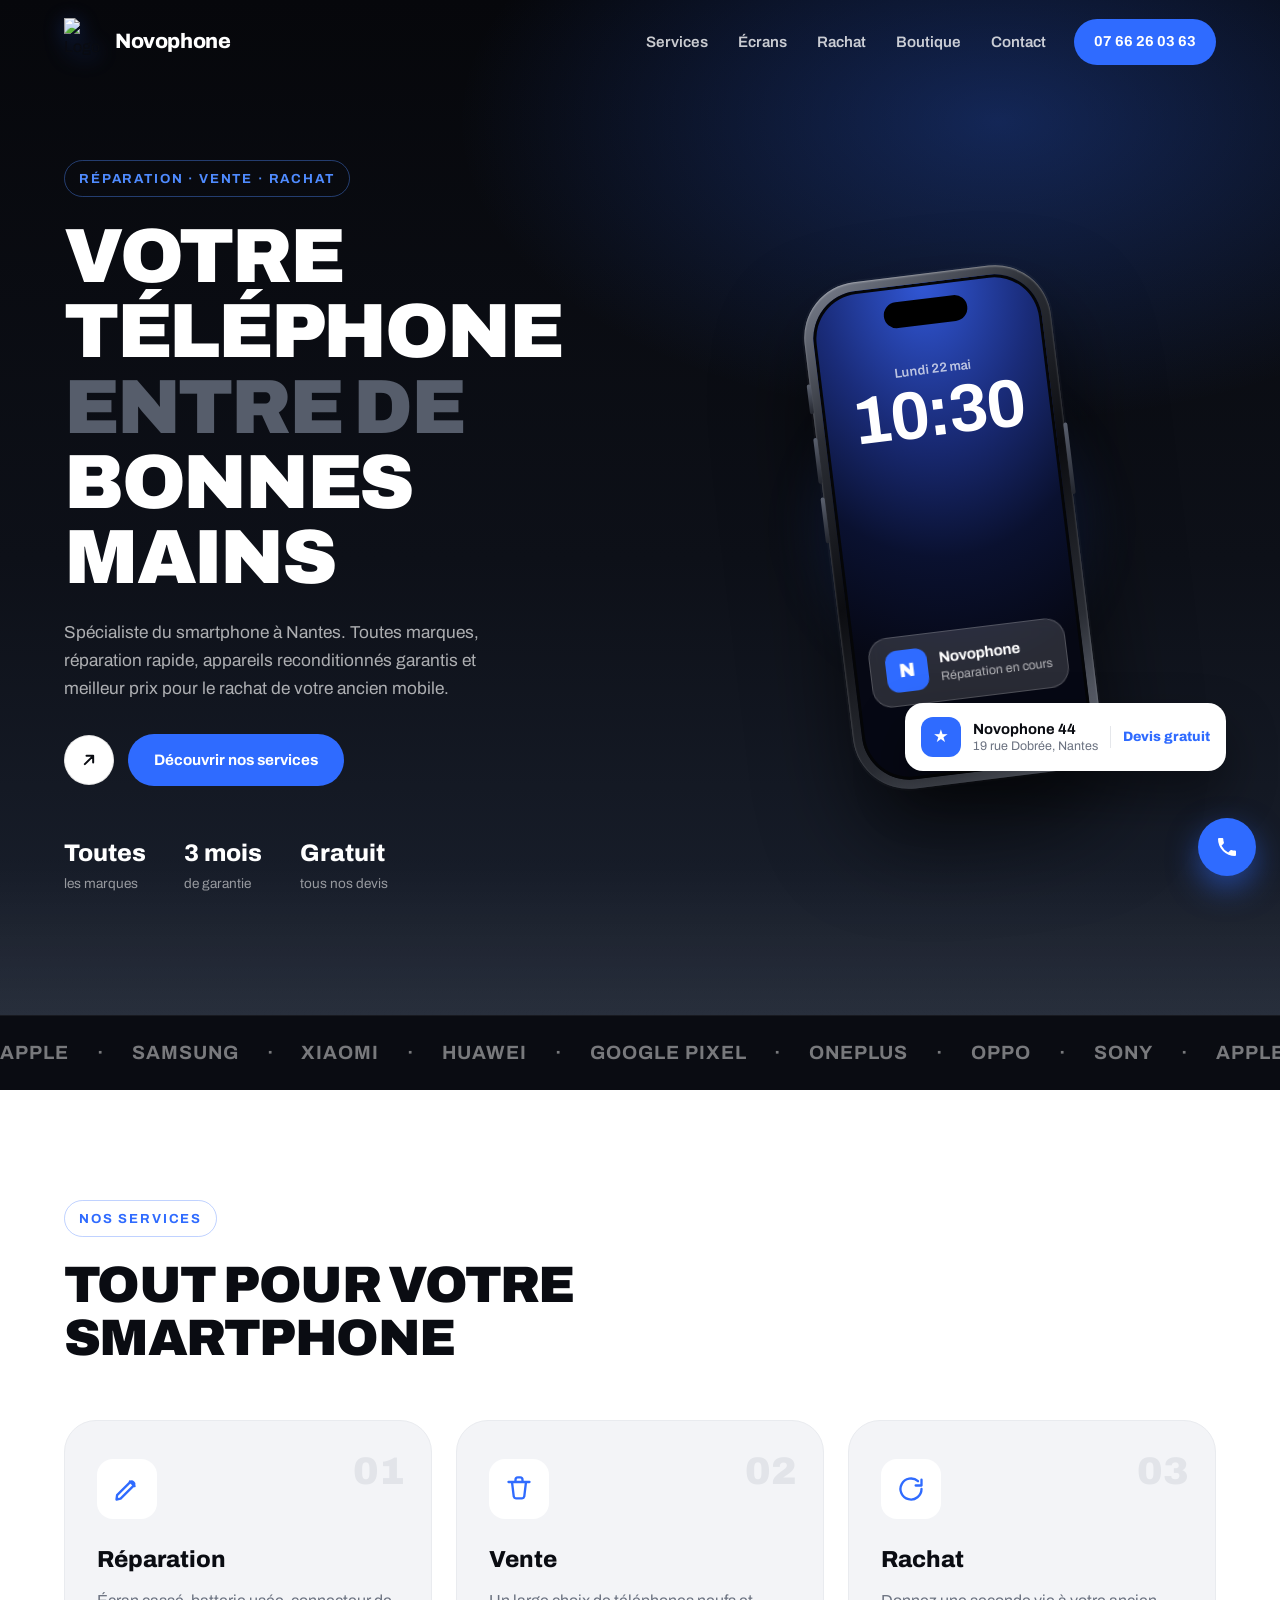
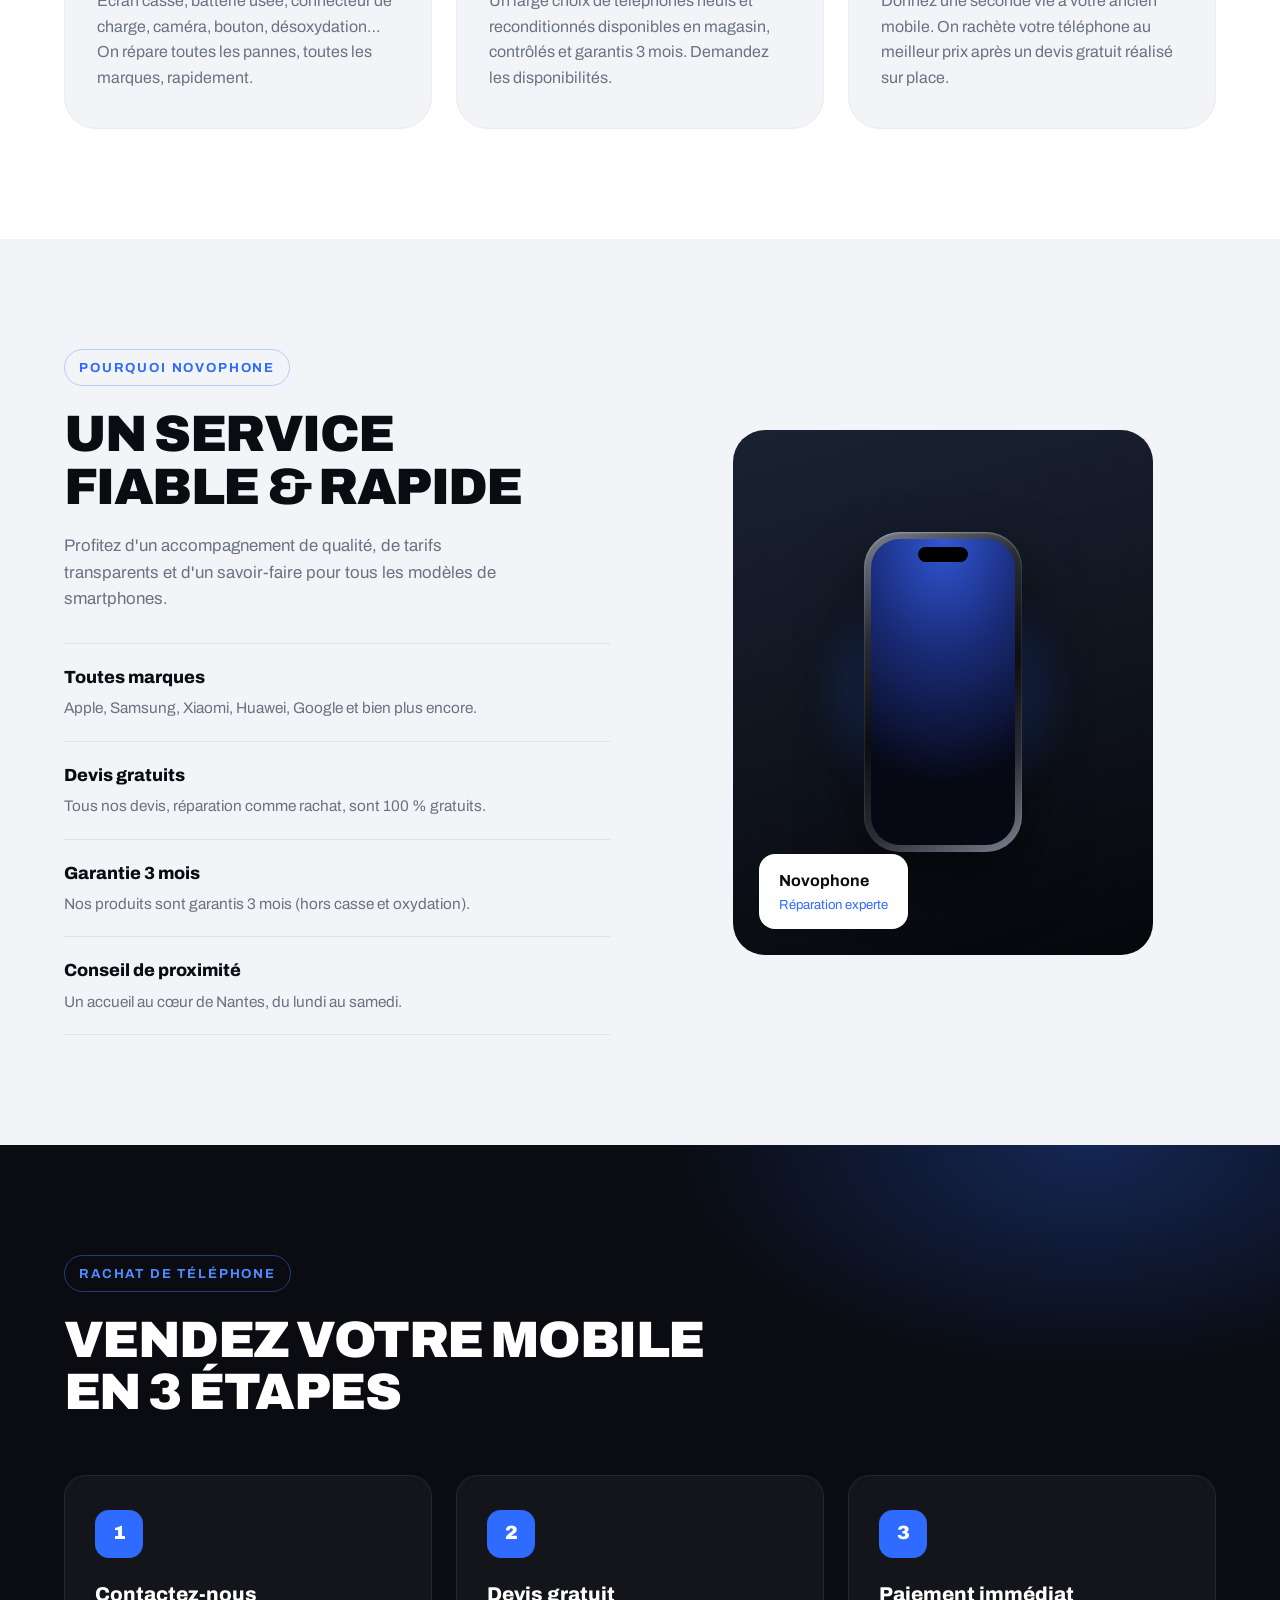
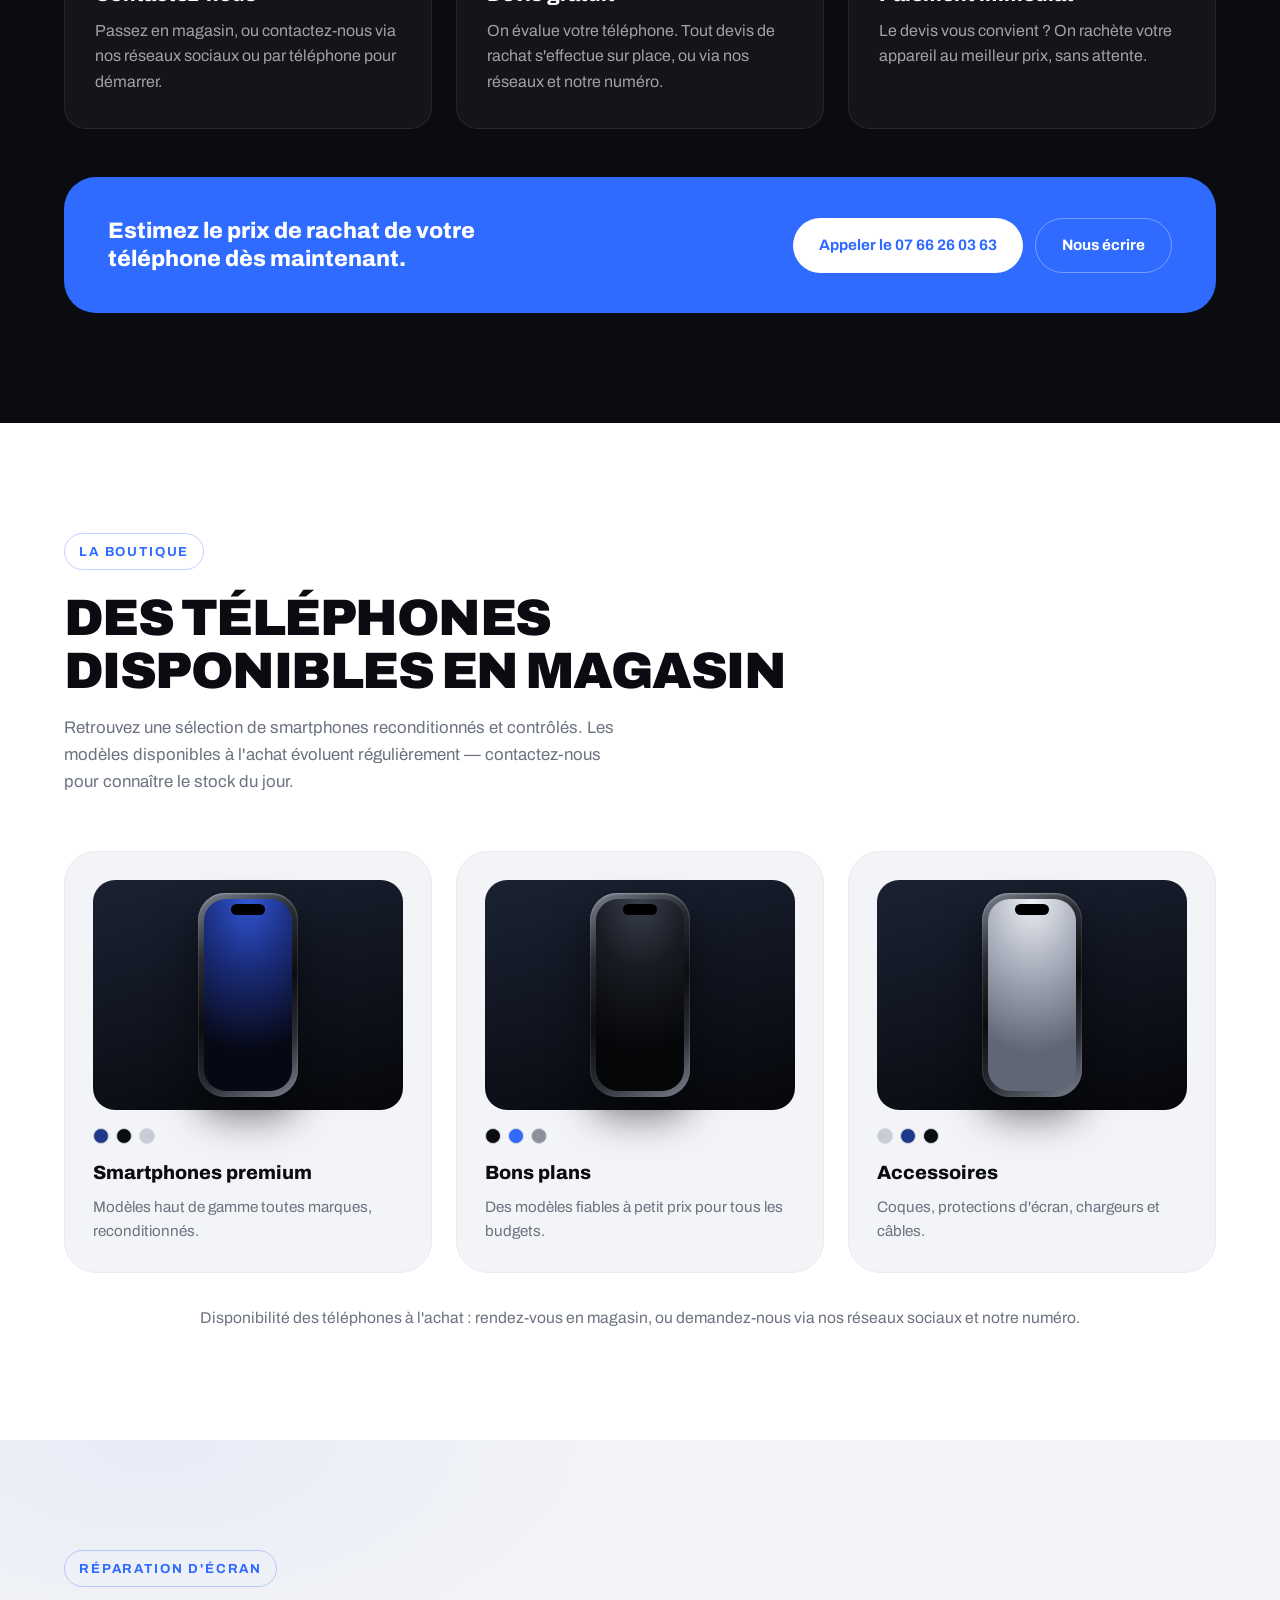
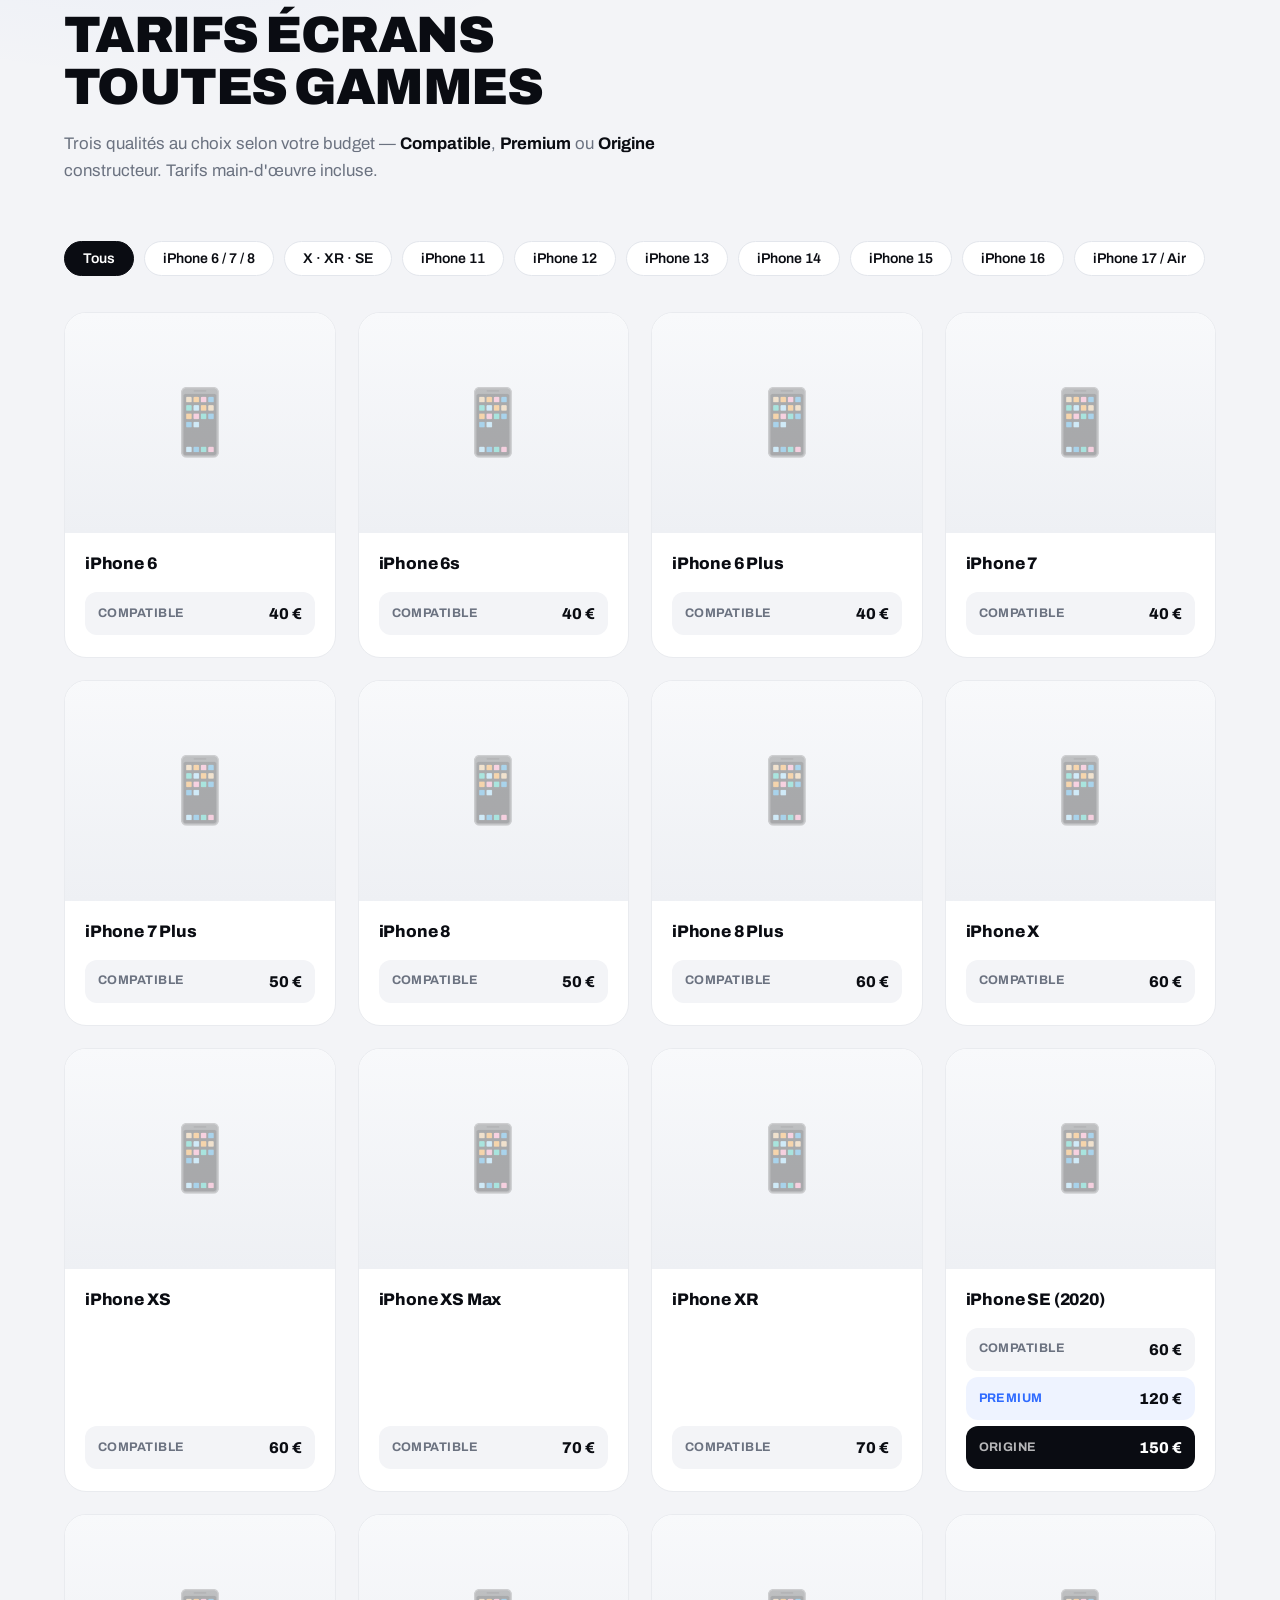
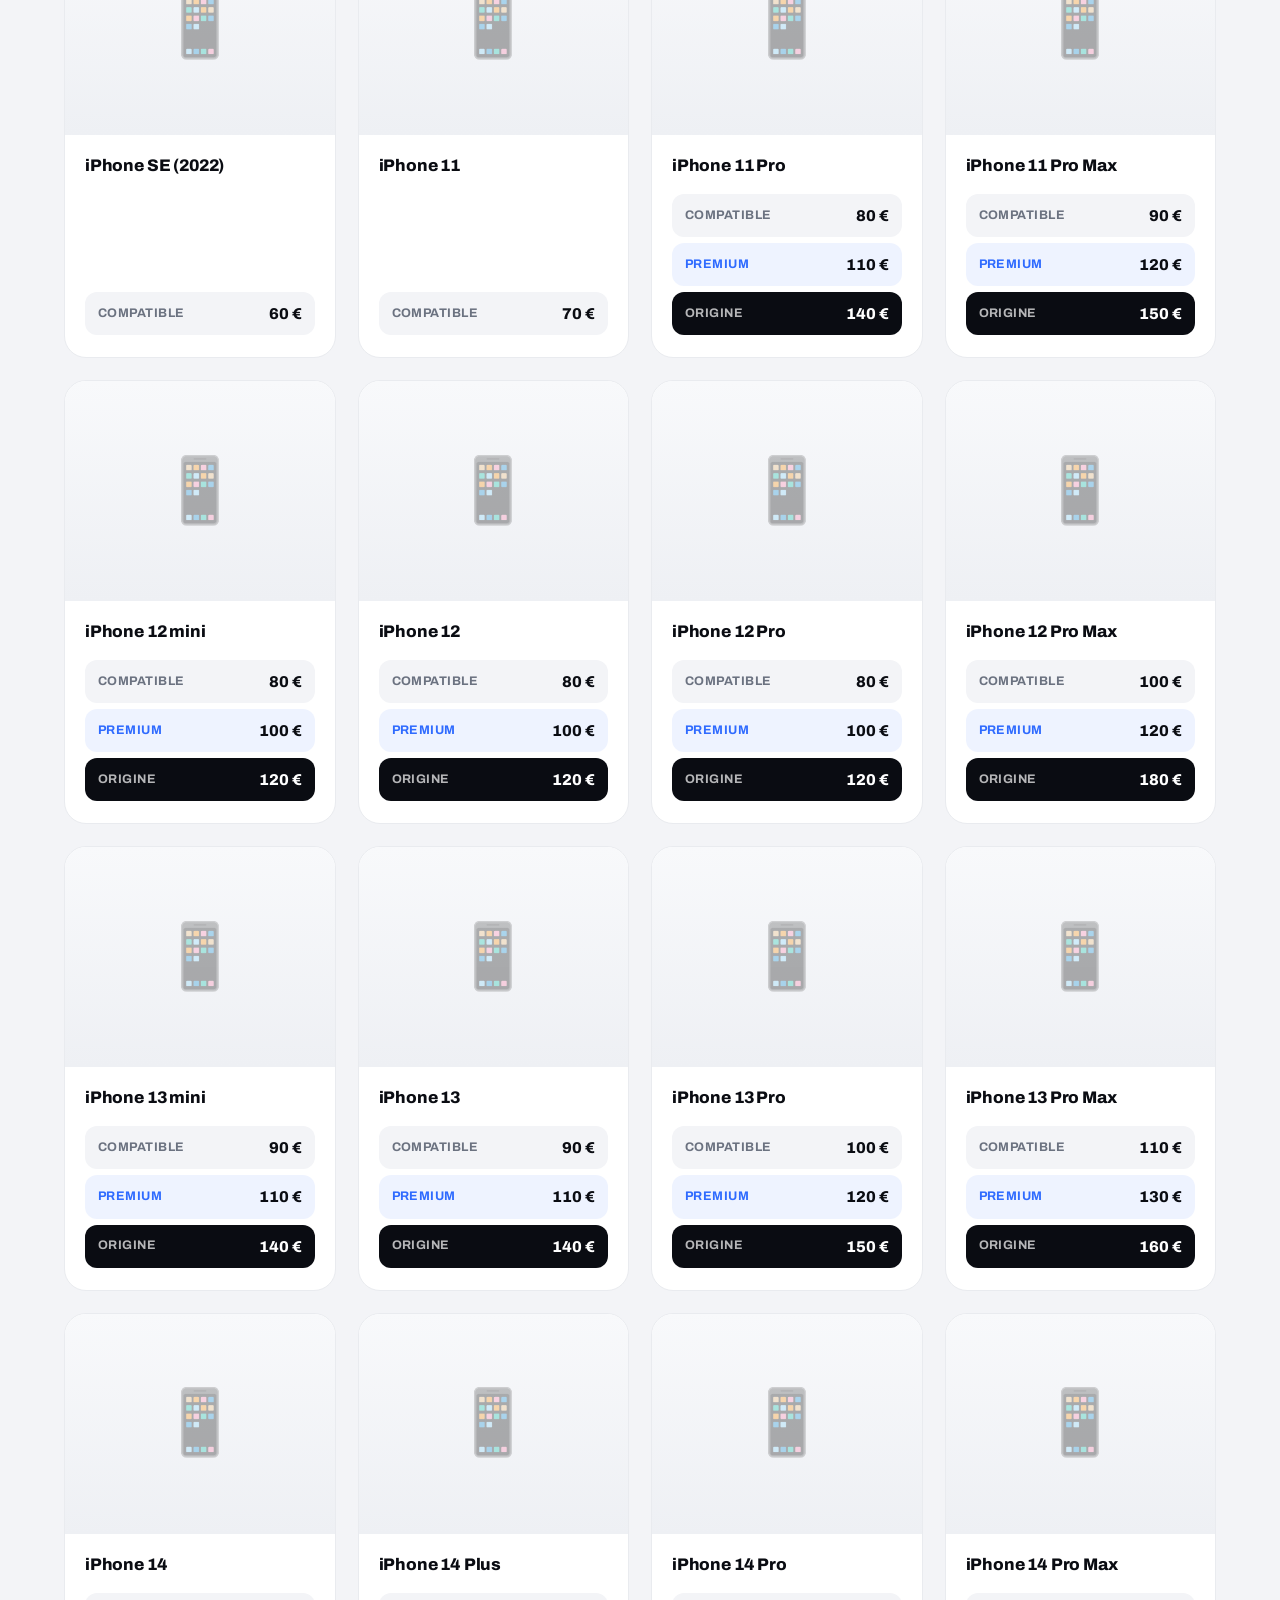
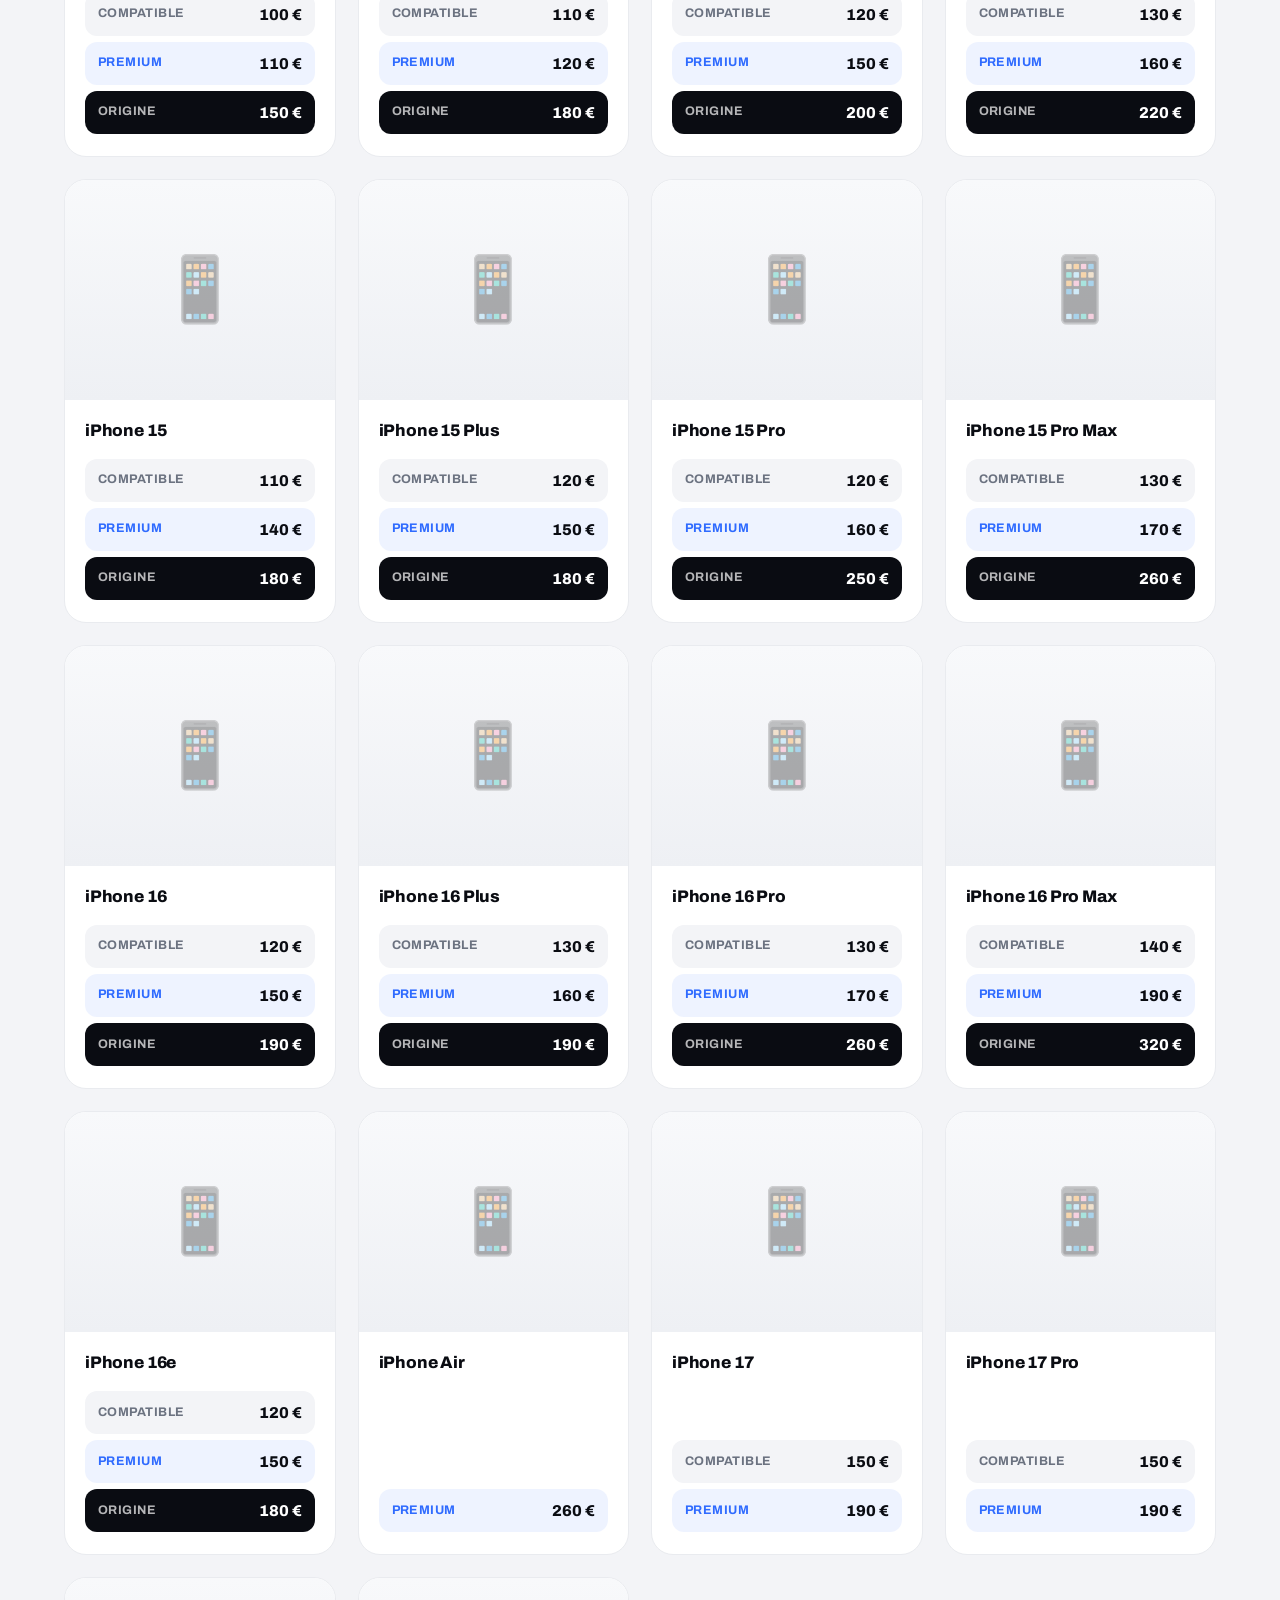
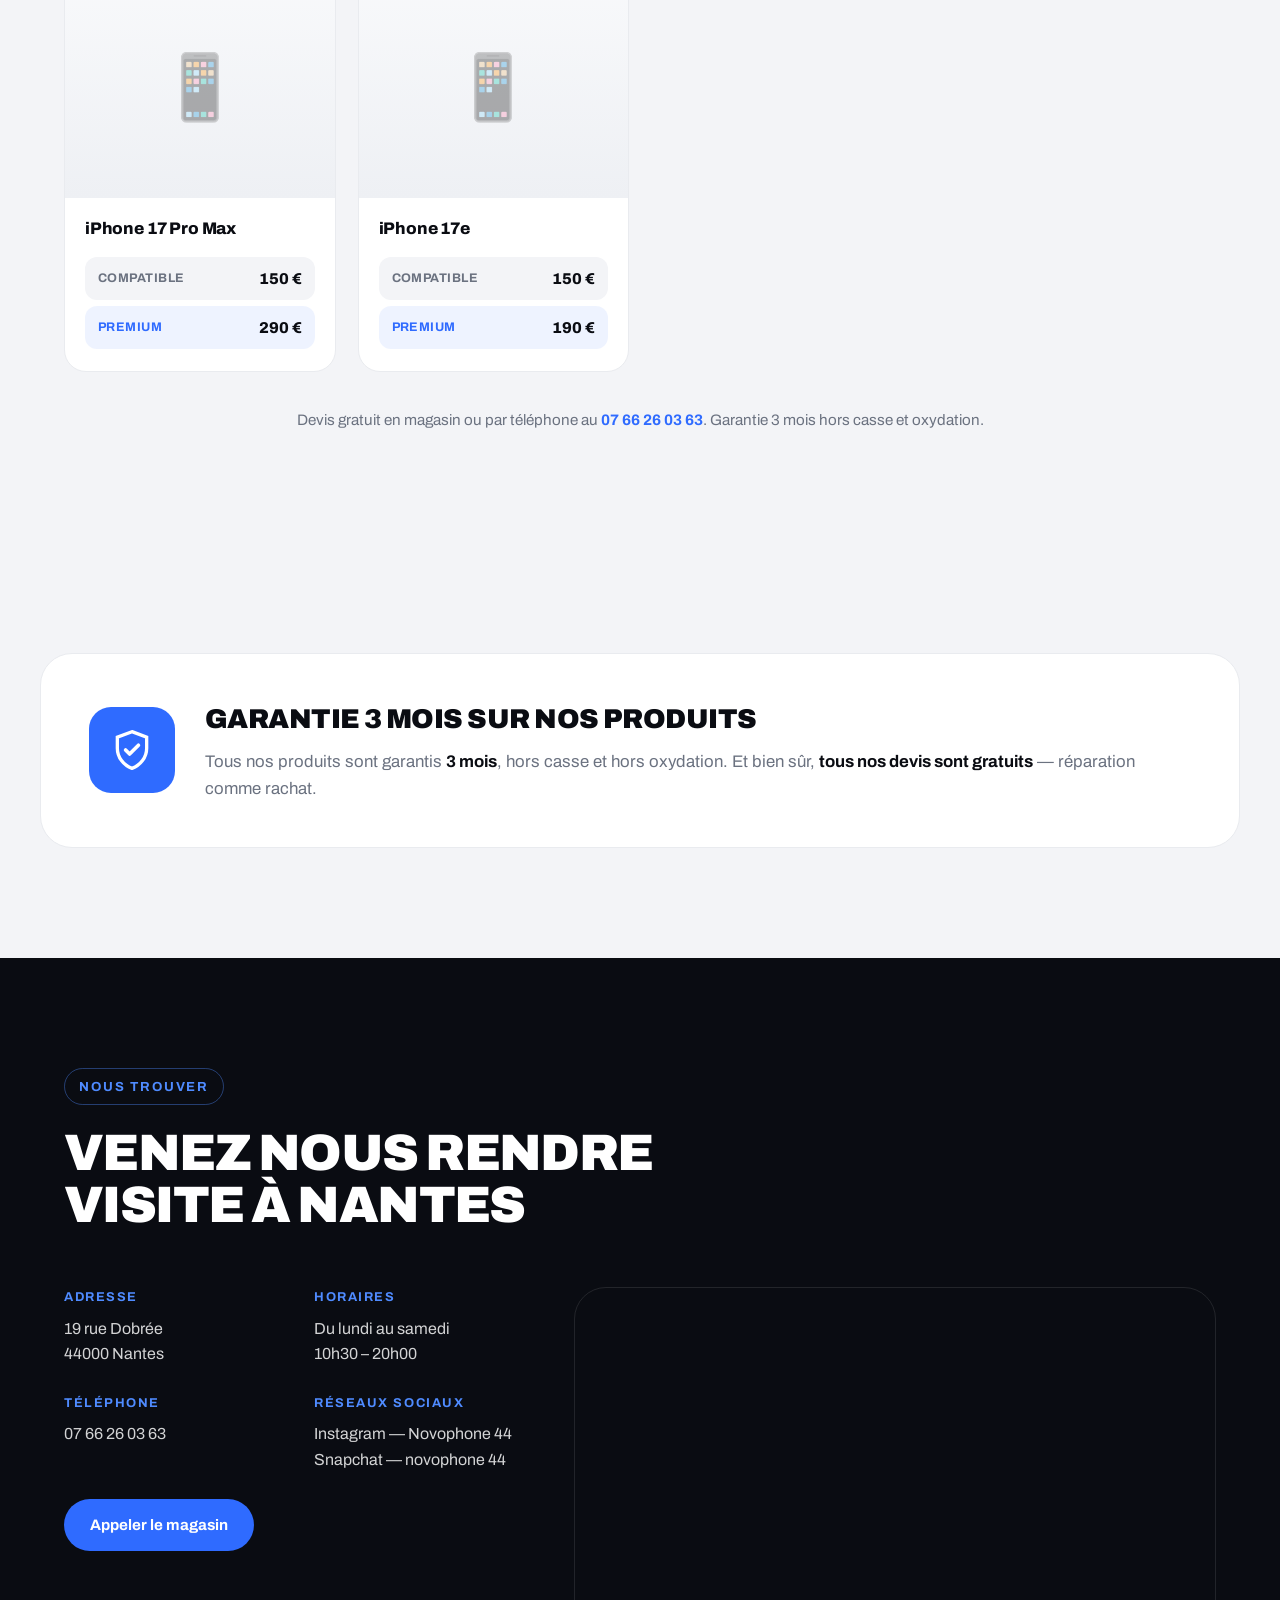
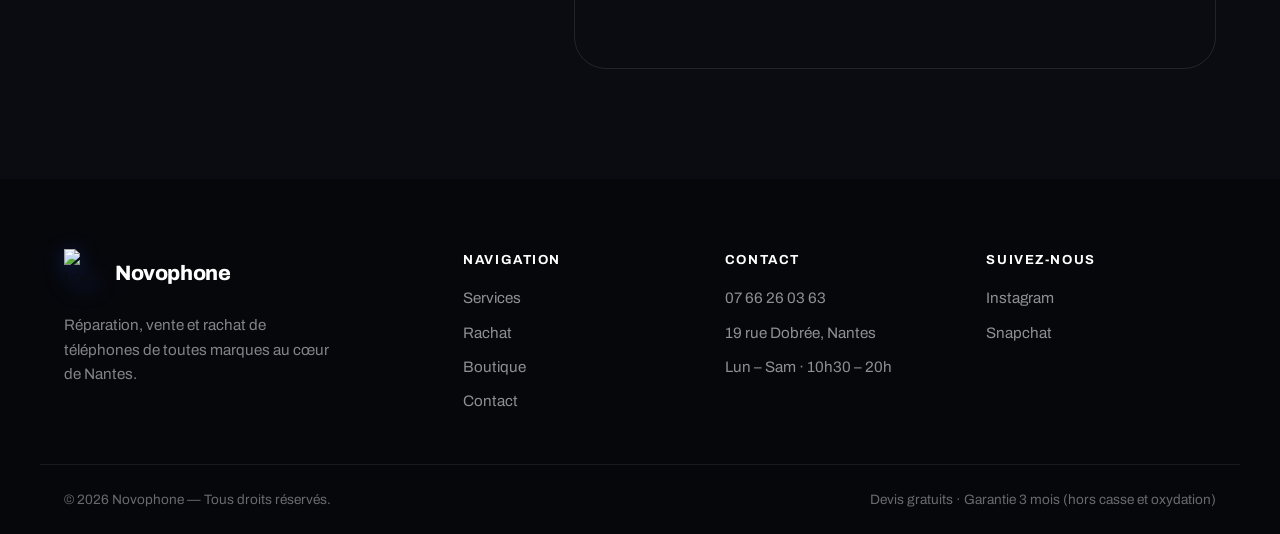
==== index.html @ 23bbdea9 "Add files via upload" ====
<!DOCTYPE html>
<html lang="fr">
<head>
  <meta charset="UTF-8" />
  <meta name="viewport" content="width=device-width, initial-scale=1.0" />
  <title>Novophone — Réparation, Vente & Rachat de téléphones à Nantes</title>
  <meta name="description" content="Novophone à Nantes : réparation, vente et rachat de téléphones de toutes marques. 19 rue Dobrée, Nantes. Devis gratuits, garantie 3 mois." />
  <link rel="preconnect" href="https://fonts.googleapis.com" />
  <link rel="preconnect" href="https://fonts.gstatic.com" crossorigin />
  <link href="https://fonts.googleapis.com/css2?family=Archivo:wght@400;500;600;700;800;900&display=swap" rel="stylesheet" />
  <link rel="stylesheet" href="styles.css" />
</head>
<body>

  <!-- ============ HEADER ============ -->
  <header class="site-header" id="siteHeader">
    <div class="container header-inner">
      <a href="#accueil" class="logo">
        <img src="assets/logo.svg" alt="Logo Novophone" class="logo-img" />
        <span class="logo-text">Novophone</span>
      </a>
      <nav class="nav" id="nav">
        <a href="#services">Services</a>
        <a href="#ecrans">Écrans</a>
        <a href="#rachat">Rachat</a>
        <a href="#boutique">Boutique</a>
        <a href="#contact">Contact</a>
      </nav>
      <a href="tel:0766260363" class="btn btn-accent header-cta">
        <span>07 66 26 03 63</span>
      </a>
      <button class="burger" id="burger" aria-label="Menu">
        <span></span><span></span><span></span>
      </button>
    </div>
  </header>

  <!-- ============ HERO ============ -->
  <section class="hero" id="accueil">
    <div class="container hero-inner">
      <div class="hero-copy">
        <span class="eyebrow">Réparation · Vente · Rachat</span>
        <h1 class="hero-title">
          VOTRE TÉLÉPHONE<br />
          <span class="muted">ENTRE DE</span> BONNES<br />
          MAINS
        </h1>
        <p class="hero-sub">
          Spécialiste du smartphone à Nantes. Toutes marques, réparation
          rapide, appareils reconditionnés garantis et meilleur prix pour
          le rachat de votre ancien mobile.
        </p>
        <div class="hero-actions">
          <a href="#services" class="btn btn-icon" aria-label="Découvrir">
            <svg viewBox="0 0 24 24" width="20" height="20"><path d="M7 17L17 7M17 7H9M17 7V15" stroke="currentColor" stroke-width="2.4" stroke-linecap="round" stroke-linejoin="round" fill="none"/></svg>
          </a>
          <a href="#services" class="btn btn-accent">Découvrir nos services</a>
        </div>
        <ul class="hero-stats">
          <li><strong>Toutes</strong><span>les marques</span></li>
          <li><strong>3 mois</strong><span>de garantie</span></li>
          <li><strong>Gratuit</strong><span>tous nos devis</span></li>
        </ul>
      </div>

      <div class="hero-visual">
        <div class="phone-glow"></div>
        <div class="iphone">
          <span class="ip-btn ip-action"></span>
          <span class="ip-btn ip-volup"></span>
          <span class="ip-btn ip-voldn"></span>
          <span class="ip-btn ip-power"></span>
          <div class="iphone-screen">
            <div class="ip-island"></div>
            <div class="ip-lock">
              <div class="ip-date">Lundi 22 mai</div>
              <div class="ip-time">10:30</div>
            </div>
            <div class="ip-widget">
              <span class="ip-wicon">N</span>
              <div class="ip-wtext">
                <strong>Novophone</strong>
                <em>Réparation en cours…</em>
              </div>
            </div>
          </div>
        </div>
        <div class="float-card">
          <div class="float-icon">★</div>
          <div class="float-text">
            <strong>Novophone 44</strong>
            <span>19 rue Dobrée, Nantes</span>
          </div>
          <div class="float-price">Devis gratuit</div>
        </div>
      </div>
    </div>
  </section>

  <!-- ============ MARQUEE ============ -->
  <div class="marquee">
    <div class="marquee-track">
      <span>Apple</span><span>·</span><span>Samsung</span><span>·</span>
      <span>Xiaomi</span><span>·</span><span>Huawei</span><span>·</span>
      <span>Google Pixel</span><span>·</span><span>OnePlus</span><span>·</span>
      <span>Oppo</span><span>·</span><span>Sony</span><span>·</span>
      <span>Apple</span><span>·</span><span>Samsung</span><span>·</span>
      <span>Xiaomi</span><span>·</span><span>Huawei</span><span>·</span>
      <span>Google Pixel</span><span>·</span><span>OnePlus</span><span>·</span>
      <span>Oppo</span><span>·</span><span>Sony</span><span>·</span>
    </div>
  </div>

  <!-- ============ SERVICES ============ -->
  <section class="services section" id="services">
    <div class="container">
      <div class="section-head">
        <span class="eyebrow dark">Nos services</span>
        <h2 class="section-title">TOUT POUR VOTRE<br />SMARTPHONE</h2>
      </div>
      <div class="cards">
        <article class="card">
          <div class="card-num">01</div>
          <div class="card-icon">
            <svg viewBox="0 0 24 24" width="28" height="28"><path d="M14.5 5.5l4 4M3 21l3.5-.7 11-11a2.1 2.1 0 0 0-3-3l-11 11L3 21z" stroke="currentColor" stroke-width="2" fill="none" stroke-linecap="round" stroke-linejoin="round"/></svg>
          </div>
          <h3>Réparation</h3>
          <p>
            Écran cassé, batterie usée, connecteur de charge, caméra,
            bouton, désoxydation… On répare toutes les pannes, toutes
            les marques, rapidement.
          </p>
        </article>
        <article class="card">
          <div class="card-num">02</div>
          <div class="card-icon">
            <svg viewBox="0 0 24 24" width="28" height="28"><path d="M3 6h18M6 6l1.5 12.5A2 2 0 0 0 9.5 20h5a2 2 0 0 0 2-1.5L18 6M9 6V4a2 2 0 0 1 2-2h2a2 2 0 0 1 2 2v2" stroke="currentColor" stroke-width="2" fill="none" stroke-linecap="round" stroke-linejoin="round"/></svg>
          </div>
          <h3>Vente</h3>
          <p>
            Un large choix de téléphones neufs et reconditionnés
            disponibles en magasin, contrôlés et garantis 3 mois.
            Demandez les disponibilités.
          </p>
        </article>
        <article class="card">
          <div class="card-num">03</div>
          <div class="card-icon">
            <svg viewBox="0 0 24 24" width="28" height="28"><path d="M21 12a9 9 0 1 1-3-6.7M21 4v5h-5" stroke="currentColor" stroke-width="2" fill="none" stroke-linecap="round" stroke-linejoin="round"/></svg>
          </div>
          <h3>Rachat</h3>
          <p>
            Donnez une seconde vie à votre ancien mobile. On rachète
            votre téléphone au meilleur prix après un devis gratuit
            réalisé sur place.
          </p>
        </article>
      </div>
    </div>
  </section>

  <!-- ============ FEATURES ============ -->
  <section class="features section">
    <div class="container features-inner">
      <div class="features-copy">
        <span class="eyebrow dark">Pourquoi Novophone</span>
        <h2 class="section-title">UN SERVICE<br />FIABLE & RAPIDE</h2>
        <p class="features-lead">
          Profitez d'un accompagnement de qualité, de tarifs transparents
          et d'un savoir-faire pour tous les modèles de smartphones.
        </p>
        <ul class="feature-list">
          <li>
            <h4>Toutes marques</h4>
            <p>Apple, Samsung, Xiaomi, Huawei, Google et bien plus encore.</p>
          </li>
          <li>
            <h4>Devis gratuits</h4>
            <p>Tous nos devis, réparation comme rachat, sont 100 % gratuits.</p>
          </li>
          <li>
            <h4>Garantie 3 mois</h4>
            <p>Nos produits sont garantis 3 mois (hors casse et oxydation).</p>
          </li>
          <li>
            <h4>Conseil de proximité</h4>
            <p>Un accueil au cœur de Nantes, du lundi au samedi.</p>
          </li>
        </ul>
      </div>
      <div class="features-visual">
        <div class="feature-card">
          <div class="feature-card-glow"></div>
          <div class="mini-phone"><i class="ps-island"></i><span></span></div>
          <div class="feature-badge">
            <strong>Novophone</strong>
            <em>Réparation experte</em>
          </div>
        </div>
      </div>
    </div>
  </section>

  <!-- ============ RACHAT ============ -->
  <section class="rachat section" id="rachat">
    <div class="container">
      <div class="section-head">
        <span class="eyebrow">Rachat de téléphone</span>
        <h2 class="section-title light">VENDEZ VOTRE MOBILE<br />EN 3 ÉTAPES</h2>
      </div>
      <div class="steps">
        <div class="step">
          <div class="step-num">1</div>
          <h3>Contactez-nous</h3>
          <p>
            Passez en magasin, ou contactez-nous via nos réseaux sociaux
            ou par téléphone pour démarrer.
          </p>
        </div>
        <div class="step">
          <div class="step-num">2</div>
          <h3>Devis gratuit</h3>
          <p>
            On évalue votre téléphone. Tout devis de rachat s'effectue
            sur place, ou via nos réseaux et notre numéro.
          </p>
        </div>
        <div class="step">
          <div class="step-num">3</div>
          <h3>Paiement immédiat</h3>
          <p>
            Le devis vous convient ? On rachète votre appareil au
            meilleur prix, sans attente.
          </p>
        </div>
      </div>
      <div class="rachat-cta">
        <p>Estimez le prix de rachat de votre téléphone dès maintenant.</p>
        <div class="rachat-cta-actions">
          <a href="tel:0766260363" class="btn btn-accent">Appeler le 07 66 26 03 63</a>
          <a href="#contact" class="btn btn-ghost">Nous écrire</a>
        </div>
      </div>
    </div>
  </section>

  <!-- ============ BOUTIQUE ============ -->
  <section class="boutique section" id="boutique">
    <div class="container">
      <div class="section-head">
        <span class="eyebrow dark">La boutique</span>
        <h2 class="section-title">DES TÉLÉPHONES<br />DISPONIBLES EN MAGASIN</h2>
        <p class="boutique-lead">
          Retrouvez une sélection de smartphones reconditionnés et
          contrôlés. Les modèles disponibles à l'achat évoluent
          régulièrement — contactez-nous pour connaître le stock du jour.
        </p>
      </div>
      <div class="shop-grid">
        <article class="shop-item">
          <div class="shop-thumb">
            <span class="phone-shape blue"><i class="ps-island"></i></span>
          </div>
          <div class="shop-swatches">
            <span style="background:#1f3a8a"></span>
            <span style="background:#0a0c12"></span>
            <span style="background:#c7ccd4"></span>
          </div>
          <h4>Smartphones premium</h4>
          <p>Modèles haut de gamme toutes marques, reconditionnés.</p>
        </article>
        <article class="shop-item">
          <div class="shop-thumb">
            <span class="phone-shape dark"><i class="ps-island"></i></span>
          </div>
          <div class="shop-swatches">
            <span style="background:#0a0c12"></span>
            <span style="background:#2f6bff"></span>
            <span style="background:#8a909c"></span>
          </div>
          <h4>Bons plans</h4>
          <p>Des modèles fiables à petit prix pour tous les budgets.</p>
        </article>
        <article class="shop-item">
          <div class="shop-thumb">
            <span class="phone-shape light"><i class="ps-island"></i></span>
          </div>
          <div class="shop-swatches">
            <span style="background:#c7ccd4"></span>
            <span style="background:#1f3a8a"></span>
            <span style="background:#0a0c12"></span>
          </div>
          <h4>Accessoires</h4>
          <p>Coques, protections d'écran, chargeurs et câbles.</p>
        </article>
      </div>
      <p class="boutique-note">
        Disponibilité des téléphones à l'achat : rendez-vous en magasin,
        ou demandez-nous via nos réseaux sociaux et notre numéro.
      </p>
    </div>
  </section>

  <!-- ============ ECRANS ============ -->
  <section class="ecrans section" id="ecrans">
    <div class="container">
      <div class="section-head">
        <span class="eyebrow dark">Réparation d'écran</span>
        <h2 class="section-title">TARIFS ÉCRANS<br />TOUTES GAMMES</h2>
        <p class="ecrans-lead">
          Trois qualités au choix selon votre budget — <strong>Compatible</strong>,
          <strong>Premium</strong> ou <strong>Origine</strong> constructeur. Tarifs
          main-d'œuvre incluse.
        </p>
      </div>
      <div class="ecrans-filters" id="ecransFilters"></div>
      <div class="ecrans-grid" id="ecransGrid"></div>
      <p class="ecrans-note">
        Devis gratuit en magasin ou par téléphone au
        <a href="tel:0766260363">07 66 26 03 63</a>. Garantie 3 mois hors casse
        et oxydation.
      </p>
    </div>
  </section>

  <!-- ============ GARANTIE ============ -->
  <section class="garantie section" id="garantie">
    <div class="container garantie-inner">
      <div class="garantie-icon">
        <svg viewBox="0 0 24 24" width="44" height="44"><path d="M12 2l8 3v6c0 5-3.4 9.4-8 11-4.6-1.6-8-6-8-11V5l8-3z" stroke="currentColor" stroke-width="1.8" fill="none"/><path d="M8.5 12l2.2 2.2 4.8-4.8" stroke="currentColor" stroke-width="2" fill="none" stroke-linecap="round" stroke-linejoin="round"/></svg>
      </div>
      <div class="garantie-text">
        <h2>Garantie 3 mois sur nos produits</h2>
        <p>
          Tous nos produits sont garantis <strong>3 mois</strong>, hors
          casse et hors oxydation. Et bien sûr, <strong>tous nos devis
          sont gratuits</strong> — réparation comme rachat.
        </p>
      </div>
    </div>
  </section>

  <!-- ============ CONTACT ============ -->
  <section class="contact section" id="contact">
    <div class="container">
      <div class="section-head">
        <span class="eyebrow">Nous trouver</span>
        <h2 class="section-title light">VENEZ NOUS RENDRE<br />VISITE À NANTES</h2>
      </div>
      <div class="contact-grid">
        <div class="contact-info">
          <div class="info-block">
            <h4>Adresse</h4>
            <p>19 rue Dobrée<br />44000 Nantes</p>
          </div>
          <div class="info-block">
            <h4>Horaires</h4>
            <p>Du lundi au samedi<br />10h30 – 20h00</p>
          </div>
          <div class="info-block">
            <h4>Téléphone</h4>
            <p><a href="tel:0766260363">07 66 26 03 63</a></p>
          </div>
          <div class="info-block">
            <h4>Réseaux sociaux</h4>
            <p>
              <a href="https://instagram.com/novophone44" target="_blank" rel="noopener">Instagram — Novophone 44</a><br />
              <a href="https://snapchat.com/add/novophone44" target="_blank" rel="noopener">Snapchat — novophone 44</a>
            </p>
          </div>
          <div class="contact-actions">
            <a href="tel:0766260363" class="btn btn-accent">Appeler le magasin</a>
          </div>
        </div>
        <div class="contact-map">
          <iframe
            title="Carte Novophone Nantes"
            src="https://www.google.com/maps?q=19+rue+Dobr%C3%A9e+44000+Nantes&output=embed"
            loading="lazy"
            referrerpolicy="no-referrer-when-downgrade"></iframe>
        </div>
      </div>
    </div>
  </section>

  <!-- ============ FOOTER ============ -->
  <footer class="site-footer">
    <div class="container footer-inner">
      <div class="footer-brand">
        <a href="#accueil" class="logo">
          <img src="assets/logo.svg" alt="Logo Novophone" class="logo-img" />
          <span class="logo-text">Novophone</span>
        </a>
        <p>
          Réparation, vente et rachat de téléphones de toutes marques
          au cœur de Nantes.
        </p>
      </div>
      <div class="footer-col">
        <h5>Navigation</h5>
        <a href="#services">Services</a>
        <a href="#rachat">Rachat</a>
        <a href="#boutique">Boutique</a>
        <a href="#contact">Contact</a>
      </div>
      <div class="footer-col">
        <h5>Contact</h5>
        <a href="tel:0766260363">07 66 26 03 63</a>
        <span>19 rue Dobrée, Nantes</span>
        <span>Lun – Sam · 10h30 – 20h</span>
      </div>
      <div class="footer-col">
        <h5>Suivez-nous</h5>
        <a href="https://instagram.com/novophone44" target="_blank" rel="noopener">Instagram</a>
        <a href="https://snapchat.com/add/novophone44" target="_blank" rel="noopener">Snapchat</a>
      </div>
    </div>
    <div class="container footer-bottom">
      <span>© <span id="year"></span> Novophone — Tous droits réservés.</span>
      <span>Devis gratuits · Garantie 3 mois (hors casse et oxydation)</span>
    </div>
  </footer>

  <a href="tel:0766260363" class="floating-call" aria-label="Appeler Novophone">
    <svg viewBox="0 0 24 24" width="24" height="24"><path d="M6.6 10.8a15 15 0 0 0 6.6 6.6l2.2-2.2a1 1 0 0 1 1-.25 11.4 11.4 0 0 0 3.6.6 1 1 0 0 1 1 1V20a1 1 0 0 1-1 1A17 17 0 0 1 3 4a1 1 0 0 1 1-1h3.3a1 1 0 0 1 1 1 11.4 11.4 0 0 0 .6 3.6 1 1 0 0 1-.25 1l-2.2 2.2z" fill="currentColor"/></svg>
  </a>

  <script src="script.js"></script>
</body>
</html>
---- styles.css ----
/* ============ RESET & TOKENS ============ */
*, *::before, *::after { box-sizing: border-box; margin: 0; padding: 0; }

:root {
  --blue: #2f6bff;
  --blue-bright: #4f8bff;
  --blue-soft: #dbe6ff;
  --ink: #0a0c12;
  --ink-2: #14171f;
  --gray-900: #1c2129;
  --gray-500: #6b7280;
  --gray-300: #c7ccd4;
  --gray-100: #f3f4f7;
  --white: #ffffff;
  --radius: 22px;
  --radius-lg: 32px;
  --maxw: 1200px;
}

html { scroll-behavior: smooth; }

body {
  font-family: 'Archivo', system-ui, -apple-system, sans-serif;
  color: var(--ink);
  background: var(--white);
  line-height: 1.6;
  -webkit-font-smoothing: antialiased;
  overflow-x: hidden;
}

img, svg, iframe { display: block; max-width: 100%; }
a { color: inherit; text-decoration: none; }
ul { list-style: none; }

.container {
  width: 100%;
  max-width: var(--maxw);
  margin: 0 auto;
  padding: 0 24px;
}

.section { padding: 110px 0; }

/* ============ BUTTONS ============ */
.btn {
  display: inline-flex;
  align-items: center;
  justify-content: center;
  gap: 8px;
  font-weight: 700;
  font-size: 0.95rem;
  padding: 14px 26px;
  border-radius: 999px;
  border: none;
  cursor: pointer;
  transition: transform 0.18s ease, background 0.2s ease, color 0.2s ease;
  white-space: nowrap;
}
.btn:hover { transform: translateY(-2px); }

.btn-accent { background: var(--blue); color: #fff; }
.btn-accent:hover { background: var(--blue-bright); }

.btn-ghost {
  background: transparent;
  color: #fff;
  border: 1.5px solid rgba(255,255,255,0.35);
}
.btn-ghost:hover { background: rgba(255,255,255,0.1); }

.btn-icon {
  width: 50px; height: 50px;
  padding: 0;
  background: #fff;
  color: var(--ink);
  border: 1.5px solid rgba(0,0,0,0.1);
}

/* ============ HEADER ============ */
.site-header {
  position: fixed;
  top: 0; left: 0; right: 0;
  z-index: 100;
  transition: background 0.3s ease, box-shadow 0.3s ease, padding 0.3s ease;
  padding: 18px 0;
}
.site-header.scrolled {
  background: rgba(10,12,18,0.92);
  backdrop-filter: blur(12px);
  box-shadow: 0 8px 30px rgba(0,0,0,0.25);
  padding: 12px 0;
}
.header-inner {
  display: flex;
  align-items: center;
  gap: 28px;
}

.logo { display: flex; align-items: center; gap: 11px; }
.logo-img {
  width: 40px; height: 48px;
  object-fit: contain;
  filter: drop-shadow(0 4px 10px rgba(47,107,255,0.35));
}
.logo-text {
  font-weight: 800;
  font-size: 1.3rem;
  letter-spacing: -0.02em;
  color: #fff;
}

.nav {
  display: flex;
  gap: 30px;
  margin-left: auto;
}
.nav a {
  color: rgba(255,255,255,0.78);
  font-weight: 600;
  font-size: 0.95rem;
  transition: color 0.2s ease;
}
.nav a:hover { color: #fff; }

.header-cta { padding: 11px 20px; font-size: 0.9rem; }

.burger {
  display: none;
  flex-direction: column;
  gap: 5px;
  background: none;
  border: none;
  cursor: pointer;
  padding: 6px;
}
.burger span {
  width: 24px; height: 2.5px;
  background: #fff;
  border-radius: 2px;
  transition: 0.25s ease;
}
.burger.open span:nth-child(1) { transform: translateY(7.5px) rotate(45deg); }
.burger.open span:nth-child(2) { opacity: 0; }
.burger.open span:nth-child(3) { transform: translateY(-7.5px) rotate(-45deg); }

/* ============ HERO ============ */
.hero {
  position: relative;
  background:
    radial-gradient(900px 500px at 78% 12%, rgba(47,107,255,0.30), transparent 60%),
    linear-gradient(180deg, #06070b 0%, #0d1018 55%, #1b2230 100%);
  padding: 160px 0 120px;
  overflow: hidden;
}
.hero::after {
  content: "";
  position: absolute;
  left: 0; right: 0; bottom: 0;
  height: 160px;
  background: linear-gradient(180deg, transparent, rgba(255,255,255,0.06));
  pointer-events: none;
}
.hero-inner {
  display: grid;
  grid-template-columns: 1.05fr 0.95fr;
  gap: 40px;
  align-items: center;
}

.eyebrow {
  display: inline-block;
  font-size: 0.82rem;
  font-weight: 700;
  letter-spacing: 0.14em;
  text-transform: uppercase;
  color: var(--blue-bright);
  padding: 7px 14px;
  border: 1px solid rgba(79,139,255,0.4);
  border-radius: 999px;
  margin-bottom: 22px;
}
.eyebrow.dark { color: var(--blue); border-color: rgba(47,107,255,0.3); }

.hero-title {
  font-size: clamp(2.7rem, 6vw, 5rem);
  font-weight: 900;
  line-height: 0.98;
  letter-spacing: -0.03em;
  color: #fff;
  text-transform: uppercase;
}
.hero-title .muted { color: #565d6b; }

.hero-sub {
  color: rgba(255,255,255,0.66);
  font-size: 1.08rem;
  max-width: 460px;
  margin: 24px 0 32px;
}

.hero-actions {
  display: flex;
  align-items: center;
  gap: 14px;
}

.hero-stats {
  display: flex;
  gap: 38px;
  margin-top: 48px;
}
.hero-stats li { display: flex; flex-direction: column; }
.hero-stats strong {
  font-size: 1.5rem;
  font-weight: 800;
  color: #fff;
}
.hero-stats span {
  font-size: 0.85rem;
  color: rgba(255,255,255,0.55);
}

/* ---- hero visual ---- */
.hero-visual {
  position: relative;
  display: flex;
  justify-content: center;
  align-items: center;
  min-height: 560px;
}
.phone-glow {
  position: absolute;
  width: 340px; height: 340px;
  background: radial-gradient(circle, rgba(47,107,255,0.55), transparent 65%);
  filter: blur(20px);
}
.iphone {
  position: relative;
  width: 248px; height: 510px;
  border-radius: 56px;
  padding: 9px;
  background: linear-gradient(150deg, #7c8290 0%, #2a2d34 24%, #0c0d11 50%, #2a2d34 76%, #7c8290 100%);
  box-shadow:
    0 50px 90px rgba(0,0,0,0.6),
    0 0 0 2px rgba(255,255,255,0.04),
    inset 0 1px 2px rgba(255,255,255,0.4);
  transform: rotate(-7deg);
  animation: floatPhone 6.5s ease-in-out infinite;
}
@keyframes floatPhone {
  0%, 100% { transform: rotate(-7deg) translateY(0); }
  50% { transform: rotate(-7deg) translateY(-18px); }
}
@keyframes floatCard {
  0%, 100% { transform: translateY(0); }
  50% { transform: translateY(-14px); }
}
.iphone-screen {
  position: relative;
  width: 100%; height: 100%;
  border-radius: 48px;
  overflow: hidden;
  background: radial-gradient(120% 80% at 50% 0%, #3157d6 0%, #1a2c7a 38%, #0a1130 70%, #060814 100%);
  box-shadow: inset 0 0 0 3px #050608;
}
.ip-island {
  position: absolute;
  top: 16px; left: 50%;
  transform: translateX(-50%);
  width: 84px; height: 26px;
  background: #000;
  border-radius: 999px;
  z-index: 3;
}
.ip-btn {
  position: absolute;
  background: linear-gradient(180deg, #5a606e, #23262e);
  border-radius: 3px;
  z-index: 2;
}
.ip-action { left: -3px; top: 96px; width: 4px; height: 30px; }
.ip-volup  { left: -3px; top: 150px; width: 4px; height: 46px; }
.ip-voldn  { left: -3px; top: 210px; width: 4px; height: 46px; }
.ip-power  { right: -3px; top: 165px; width: 4px; height: 72px; }
.ip-lock {
  position: absolute;
  top: 76px; left: 0; right: 0;
  text-align: center;
}
.ip-date {
  color: rgba(255,255,255,0.7);
  font-size: 0.82rem;
  font-weight: 600;
}
.ip-time {
  color: #fff;
  font-size: 4.2rem;
  font-weight: 700;
  line-height: 1;
  letter-spacing: -0.03em;
}
.ip-widget {
  position: absolute;
  left: 16px; right: 16px; bottom: 74px;
  display: flex;
  align-items: center;
  gap: 12px;
  background: rgba(255,255,255,0.14);
  backdrop-filter: blur(8px);
  border: 1px solid rgba(255,255,255,0.18);
  border-radius: 20px;
  padding: 13px 15px;
}
.ip-wicon {
  width: 42px; height: 42px;
  flex-shrink: 0;
  display: grid; place-items: center;
  background: var(--blue);
  color: #fff;
  font-weight: 900;
  font-size: 1.2rem;
  border-radius: 12px;
}
.ip-wtext { display: flex; flex-direction: column; line-height: 1.3; overflow: hidden; }
.ip-wtext strong { color: #fff; font-size: 0.95rem; white-space: nowrap; }
.ip-wtext em {
  font-style: normal;
  color: rgba(255,255,255,0.65);
  font-size: 0.78rem;
  white-space: nowrap;
}

.float-card {
  position: absolute;
  bottom: 36px; right: -10px;
  display: flex;
  align-items: center;
  gap: 12px;
  background: #fff;
  border-radius: 18px;
  padding: 14px 16px;
  box-shadow: 0 24px 50px rgba(0,0,0,0.4);
  animation: floatCard 6s ease-in-out infinite;
  animation-delay: -3s;
}
.float-icon {
  width: 40px; height: 40px;
  display: grid; place-items: center;
  background: var(--blue);
  color: #fff;
  border-radius: 12px;
  font-size: 1.1rem;
}
.float-text { display: flex; flex-direction: column; line-height: 1.25; }
.float-text strong { font-size: 0.92rem; }
.float-text span { font-size: 0.78rem; color: var(--gray-500); }
.float-price {
  font-weight: 800;
  font-size: 0.85rem;
  color: var(--blue);
  border-left: 1px solid #e5e7eb;
  padding-left: 12px;
}

/* ============ MARQUEE ============ */
.marquee {
  background: var(--ink);
  padding: 22px 0;
  overflow: hidden;
  border-top: 1px solid rgba(255,255,255,0.06);
}
.marquee-track {
  display: flex;
  gap: 28px;
  white-space: nowrap;
  width: max-content;
  animation: scroll 26s linear infinite;
}
.marquee-track span {
  color: rgba(255,255,255,0.45);
  font-weight: 700;
  font-size: 1.2rem;
  text-transform: uppercase;
  letter-spacing: 0.05em;
}
@keyframes scroll {
  to { transform: translateX(-50%); }
}

/* ============ SECTION HEAD ============ */
.section-head { margin-bottom: 56px; }
.section-title {
  font-size: clamp(2rem, 4vw, 3.2rem);
  font-weight: 900;
  line-height: 1.02;
  letter-spacing: -0.03em;
  text-transform: uppercase;
}
.section-title.light { color: #fff; }

/* ============ SERVICES ============ */
.services { background: var(--white); }
.cards {
  display: grid;
  grid-template-columns: repeat(3, 1fr);
  gap: 24px;
}
.card {
  position: relative;
  background: var(--gray-100);
  border-radius: var(--radius-lg);
  padding: 38px 32px;
  border: 1px solid #e9ebef;
  transition: transform 0.25s ease, box-shadow 0.25s ease, background 0.25s ease;
  overflow: hidden;
}
.card:hover {
  transform: translateY(-8px);
  background: var(--ink);
  box-shadow: 0 30px 60px rgba(10,12,18,0.25);
}
.card:hover h3, .card:hover p { color: #fff; }
.card:hover .card-num { color: rgba(255,255,255,0.12); }
.card:hover .card-icon { background: var(--blue); color: #fff; }
.card-num {
  position: absolute;
  top: 20px; right: 26px;
  font-size: 2.4rem;
  font-weight: 900;
  color: #e2e4e9;
  transition: color 0.25s ease;
}
.card-icon {
  width: 60px; height: 60px;
  display: grid; place-items: center;
  background: #fff;
  color: var(--blue);
  border-radius: 16px;
  margin-bottom: 22px;
  transition: 0.25s ease;
}
.card h3 {
  font-size: 1.45rem;
  font-weight: 800;
  margin-bottom: 10px;
  transition: color 0.25s ease;
}
.card p { color: var(--gray-500); transition: color 0.25s ease; }

/* ============ FEATURES ============ */
.features { background: var(--gray-100); }
.features-inner {
  display: grid;
  grid-template-columns: 1fr 1fr;
  gap: 60px;
  align-items: center;
}
.features-lead {
  color: var(--gray-500);
  font-size: 1.05rem;
  margin: 20px 0 30px;
  max-width: 440px;
}
.feature-list { display: flex; flex-direction: column; }
.feature-list li {
  padding: 20px 0;
  border-top: 1px solid #dfe2e7;
}
.feature-list li:last-child { border-bottom: 1px solid #dfe2e7; }
.feature-list h4 {
  font-size: 1.1rem;
  font-weight: 800;
  margin-bottom: 4px;
}
.feature-list p { color: var(--gray-500); font-size: 0.96rem; }

.features-visual { display: flex; justify-content: center; }
.feature-card {
  position: relative;
  width: 100%;
  max-width: 420px;
  aspect-ratio: 4 / 5;
  background: linear-gradient(165deg, #1a2233, #06070b);
  border-radius: var(--radius-lg);
  display: grid;
  place-items: center;
  overflow: hidden;
}
.feature-card-glow {
  position: absolute;
  width: 280px; height: 280px;
  background: radial-gradient(circle, rgba(47,107,255,0.5), transparent 65%);
  filter: blur(10px);
}
.mini-phone {
  position: relative;
  width: 158px; height: 320px;
  border-radius: 36px;
  padding: 7px;
  background: linear-gradient(150deg, #7c8290, #2a2d34 26%, #0c0d11 52%, #2a2d34 76%, #7c8290);
  box-shadow: 0 30px 60px rgba(0,0,0,0.5), inset 0 1px 2px rgba(255,255,255,0.35);
}
.mini-phone span {
  display: block;
  width: 100%; height: 100%;
  border-radius: 29px;
  background: radial-gradient(120% 80% at 50% 0%, #3157d6, #1a2c7a 45%, #060814);
}
.ps-island {
  position: absolute;
  top: 11px; left: 50%;
  transform: translateX(-50%);
  width: 34px; height: 11px;
  background: #000;
  border-radius: 999px;
  z-index: 2;
}
.mini-phone .ps-island { width: 50px; height: 15px; top: 15px; }
.feature-badge {
  position: absolute;
  bottom: 26px; left: 26px;
  background: #fff;
  border-radius: 16px;
  padding: 14px 20px;
  display: flex;
  flex-direction: column;
}
.feature-badge strong { font-size: 1rem; }
.feature-badge em { font-style: normal; font-size: 0.82rem; color: var(--blue); }

/* ============ RACHAT ============ */
.rachat {
  background:
    radial-gradient(700px 380px at 85% 0%, rgba(47,107,255,0.28), transparent 60%),
    var(--ink);
}
.steps {
  display: grid;
  grid-template-columns: repeat(3, 1fr);
  gap: 24px;
}
.step {
  background: rgba(255,255,255,0.04);
  border: 1px solid rgba(255,255,255,0.08);
  border-radius: var(--radius);
  padding: 34px 30px;
  transition: 0.25s ease;
}
.step:hover {
  border-color: rgba(79,139,255,0.5);
  background: rgba(47,107,255,0.08);
}
.step-num {
  width: 48px; height: 48px;
  display: grid; place-items: center;
  background: var(--blue);
  color: #fff;
  font-weight: 900;
  font-size: 1.2rem;
  border-radius: 14px;
  margin-bottom: 20px;
}
.step h3 { color: #fff; font-size: 1.25rem; font-weight: 800; margin-bottom: 8px; }
.step p { color: rgba(255,255,255,0.6); }

.rachat-cta {
  margin-top: 48px;
  background: var(--blue);
  border-radius: var(--radius-lg);
  padding: 40px 44px;
  display: flex;
  align-items: center;
  justify-content: space-between;
  gap: 28px;
  flex-wrap: wrap;
}
.rachat-cta p {
  color: #fff;
  font-size: 1.4rem;
  font-weight: 800;
  max-width: 440px;
  line-height: 1.25;
}
.rachat-cta-actions { display: flex; gap: 12px; flex-wrap: wrap; }
.rachat-cta .btn-accent { background: #fff; color: var(--blue); }
.rachat-cta .btn-accent:hover { background: var(--ink); color: #fff; }

/* ============ BOUTIQUE ============ */
.boutique { background: var(--white); }
.boutique-lead {
  color: var(--gray-500);
  font-size: 1.05rem;
  max-width: 560px;
  margin-top: 18px;
}
.shop-grid {
  display: grid;
  grid-template-columns: repeat(3, 1fr);
  gap: 24px;
}
.shop-item {
  background: var(--gray-100);
  border: 1px solid #e9ebef;
  border-radius: var(--radius-lg);
  padding: 28px;
  transition: 0.25s ease;
}
.shop-item:hover { transform: translateY(-6px); box-shadow: 0 24px 50px rgba(0,0,0,0.12); }
.shop-thumb {
  height: 230px;
  border-radius: var(--radius);
  background: linear-gradient(165deg, #1a2233, #06070b);
  display: grid;
  place-items: center;
  margin-bottom: 18px;
}
.phone-shape {
  position: relative;
  width: 100px; height: 204px;
  border-radius: 27px;
  padding: 6px;
  background: linear-gradient(150deg, #7c8290, #2a2d34 26%, #0c0d11 52%, #2a2d34 76%, #7c8290);
  box-shadow: 0 20px 38px rgba(0,0,0,0.5), inset 0 1px 2px rgba(255,255,255,0.35);
}
.phone-shape::after {
  content: "";
  display: block;
  width: 100%; height: 100%;
  border-radius: 22px;
  background: radial-gradient(120% 80% at 50% 0%, #3157d6, #1a2c7a 45%, #060814);
}
.phone-shape.dark::after {
  background: radial-gradient(120% 80% at 50% 0%, #3a4150, #181b22 45%, #050608);
}
.phone-shape.light::after {
  background: radial-gradient(120% 80% at 50% 0%, #eef0f4, #aab0bd 45%, #5f6675);
}
.shop-swatches { display: flex; gap: 7px; margin-bottom: 14px; }
.shop-swatches span {
  width: 16px; height: 16px;
  border-radius: 50%;
  border: 1.5px solid #d4d7dd;
}
.shop-item h4 { font-size: 1.2rem; font-weight: 800; margin-bottom: 6px; }
.shop-item p { color: var(--gray-500); font-size: 0.95rem; }
.boutique-note {
  margin-top: 32px;
  text-align: center;
  color: var(--gray-500);
  font-size: 0.98rem;
}

/* ============ ECRANS ============ */
.ecrans {
  background:
    radial-gradient(800px 400px at 12% 0%, rgba(47,107,255,0.06), transparent 60%),
    var(--gray-100);
}
.ecrans-lead {
  color: var(--gray-500);
  font-size: 1.05rem;
  max-width: 600px;
  margin-top: 18px;
}
.ecrans-lead strong { color: var(--ink); font-weight: 700; }

.ecrans-filters {
  display: flex;
  flex-wrap: wrap;
  gap: 10px;
  margin-bottom: 36px;
}
.ec-chip {
  font-family: inherit;
  font-size: 0.88rem;
  font-weight: 600;
  padding: 9px 18px;
  border-radius: 999px;
  background: #fff;
  color: var(--ink);
  border: 1.5px solid #e3e6ec;
  cursor: pointer;
  transition: 0.2s ease;
  white-space: nowrap;
}
.ec-chip:hover { border-color: var(--blue); color: var(--blue); }
.ec-chip.active {
  background: var(--ink);
  color: #fff;
  border-color: var(--ink);
}

.ecrans-grid {
  display: grid;
  grid-template-columns: repeat(4, 1fr);
  gap: 22px;
}

.ec-card {
  display: flex;
  flex-direction: column;
  background: #fff;
  border-radius: var(--radius);
  overflow: hidden;
  border: 1px solid #e9ebef;
  transition: transform 0.25s ease, box-shadow 0.25s ease, border-color 0.25s ease;
}
.ec-card:hover {
  transform: translateY(-6px);
  box-shadow: 0 24px 50px rgba(10,12,18,0.10);
  border-color: rgba(47,107,255,0.35);
}

.ec-img-wrap {
  position: relative;
  height: 220px;
  background: linear-gradient(180deg, #f8f9fb, #eef0f4);
  display: grid;
  place-items: center;
  overflow: hidden;
}
.ec-img-wrap img {
  max-width: 78%;
  max-height: 86%;
  width: auto;
  height: auto;
  object-fit: contain;
  transition: transform 0.4s ease;
}
.ec-card:hover .ec-img-wrap img { transform: scale(1.04); }

.ec-img-fallback::after {
  content: "📱";
  font-size: 4rem;
  opacity: 0.3;
}

.ec-body {
  padding: 18px 20px 22px;
  display: flex;
  flex-direction: column;
  gap: 14px;
  flex-grow: 1;
}
.ec-name {
  font-size: 1.05rem;
  font-weight: 800;
  letter-spacing: -0.01em;
  color: var(--ink);
}
.ec-prices {
  display: flex;
  flex-direction: column;
  gap: 6px;
  margin-top: auto;
}
.ec-price {
  display: flex;
  align-items: center;
  justify-content: space-between;
  padding: 9px 13px;
  border-radius: 12px;
  font-size: 0.88rem;
  font-weight: 600;
  background: #f3f4f7;
}
.ec-tier {
  font-size: 0.78rem;
  font-weight: 700;
  letter-spacing: 0.04em;
  text-transform: uppercase;
  color: var(--gray-500);
}
.ec-amount {
  font-size: 0.98rem;
  font-weight: 800;
  color: var(--ink);
}
.ec-price.tier-compatible { background: #f3f4f7; }
.ec-price.tier-premium {
  background: rgba(47,107,255,0.08);
}
.ec-price.tier-premium .ec-tier { color: var(--blue); }
.ec-price.tier-original {
  background: var(--ink);
}
.ec-price.tier-original .ec-tier { color: rgba(255,255,255,0.7); }
.ec-price.tier-original .ec-amount { color: #fff; }

.ecrans-note {
  margin-top: 36px;
  text-align: center;
  color: var(--gray-500);
  font-size: 0.95rem;
}
.ecrans-note a { color: var(--blue); font-weight: 700; }

/* ============ GARANTIE ============ */
.garantie { background: var(--gray-100); }
.garantie-inner {
  display: flex;
  align-items: center;
  gap: 30px;
  background: #fff;
  border: 1px solid #e9ebef;
  border-radius: var(--radius-lg);
  padding: 44px 48px;
}
.garantie-icon {
  flex-shrink: 0;
  width: 86px; height: 86px;
  display: grid; place-items: center;
  background: var(--blue);
  color: #fff;
  border-radius: 22px;
}
.garantie-text h2 {
  font-size: 1.7rem;
  font-weight: 900;
  text-transform: uppercase;
  letter-spacing: -0.02em;
  margin-bottom: 8px;
}
.garantie-text p { color: var(--gray-500); font-size: 1.05rem; }
.garantie-text strong { color: var(--ink); }

/* ============ CONTACT ============ */
.contact { background: var(--ink); }
.contact-grid {
  display: grid;
  grid-template-columns: 0.85fr 1.15fr;
  gap: 36px;
}
.contact-info {
  display: grid;
  grid-template-columns: 1fr 1fr;
  gap: 26px;
  align-content: start;
}
.info-block h4 {
  font-size: 0.8rem;
  font-weight: 700;
  letter-spacing: 0.12em;
  text-transform: uppercase;
  color: var(--blue-bright);
  margin-bottom: 8px;
}
.info-block p { color: rgba(255,255,255,0.82); }
.info-block a { transition: color 0.2s ease; }
.info-block a:hover { color: var(--blue-bright); }
.contact-actions { grid-column: 1 / -1; }
.contact-map {
  border-radius: var(--radius-lg);
  overflow: hidden;
  min-height: 380px;
  border: 1px solid rgba(255,255,255,0.1);
}
.contact-map iframe { width: 100%; height: 100%; min-height: 380px; border: 0; filter: grayscale(0.3) contrast(1.05); }

/* ============ FOOTER ============ */
.site-footer { background: #06070b; padding-top: 70px; }
.footer-inner {
  display: grid;
  grid-template-columns: 1.6fr 1fr 1fr 1fr;
  gap: 32px;
  padding-bottom: 50px;
}
.footer-brand p {
  color: rgba(255,255,255,0.5);
  margin-top: 16px;
  max-width: 280px;
  font-size: 0.95rem;
}
.footer-col { display: flex; flex-direction: column; gap: 10px; }
.footer-col h5 {
  color: #fff;
  font-size: 0.82rem;
  font-weight: 700;
  letter-spacing: 0.12em;
  text-transform: uppercase;
  margin-bottom: 6px;
}
.footer-col a, .footer-col span {
  color: rgba(255,255,255,0.55);
  font-size: 0.95rem;
  transition: color 0.2s ease;
}
.footer-col a:hover { color: var(--blue-bright); }
.footer-bottom {
  display: flex;
  justify-content: space-between;
  gap: 16px;
  flex-wrap: wrap;
  padding: 24px;
  border-top: 1px solid rgba(255,255,255,0.08);
  color: rgba(255,255,255,0.4);
  font-size: 0.85rem;
}

/* ============ FLOATING CALL ============ */
.floating-call {
  position: fixed;
  bottom: 24px; right: 24px;
  width: 58px; height: 58px;
  display: grid; place-items: center;
  background: var(--blue);
  color: #fff;
  border-radius: 50%;
  box-shadow: 0 12px 30px rgba(47,107,255,0.5);
  z-index: 90;
  transition: transform 0.2s ease;
}
.floating-call:hover { transform: scale(1.08); }

/* ============ REVEAL ANIM ============ */
.reveal {
  opacity: 0;
  transform: translateY(28px);
  transition: opacity 0.6s ease, transform 0.6s ease;
}
.reveal.visible { opacity: 1; transform: none; }

/* ============ RESPONSIVE ============ */
@media (max-width: 980px) {
  .hero-inner { grid-template-columns: 1fr; }
  .hero-visual { min-height: 380px; margin-top: 20px; }
  .features-inner { grid-template-columns: 1fr; gap: 40px; }
  .contact-grid { grid-template-columns: 1fr; }
  .cards, .steps, .shop-grid { grid-template-columns: 1fr; }
  .footer-inner { grid-template-columns: 1fr 1fr; }
  .ecrans-grid { grid-template-columns: repeat(3, 1fr); }
}

@media (max-width: 720px) {
  .ecrans-grid { grid-template-columns: repeat(2, 1fr); gap: 14px; }
  .ec-img-wrap { height: 180px; }
}

@media (max-width: 760px) {
  .section { padding: 80px 0; }
  .nav {
    position: fixed;
    top: 0; right: 0;
    height: 100vh;
    width: 78%;
    max-width: 320px;
    background: var(--ink-2);
    flex-direction: column;
    justify-content: center;
    gap: 26px;
    padding: 40px;
    transform: translateX(100%);
    transition: transform 0.3s ease;
    margin-left: 0;
  }
  .nav.open { transform: translateX(0); }
  .nav a { font-size: 1.2rem; }
  .burger { display: flex; margin-left: auto; }
  .header-cta { display: none; }
  .hero { padding: 130px 0 90px; }
  .hero-actions { flex-wrap: wrap; }
  .hero-stats { gap: 24px; flex-wrap: wrap; }
  .garantie-inner { flex-direction: column; text-align: center; padding: 36px 28px; }
  .rachat-cta { flex-direction: column; align-items: flex-start; }
  .contact-info { grid-template-columns: 1fr; }
  .footer-inner { grid-template-columns: 1fr; }
  .footer-bottom { flex-direction: column; }
}
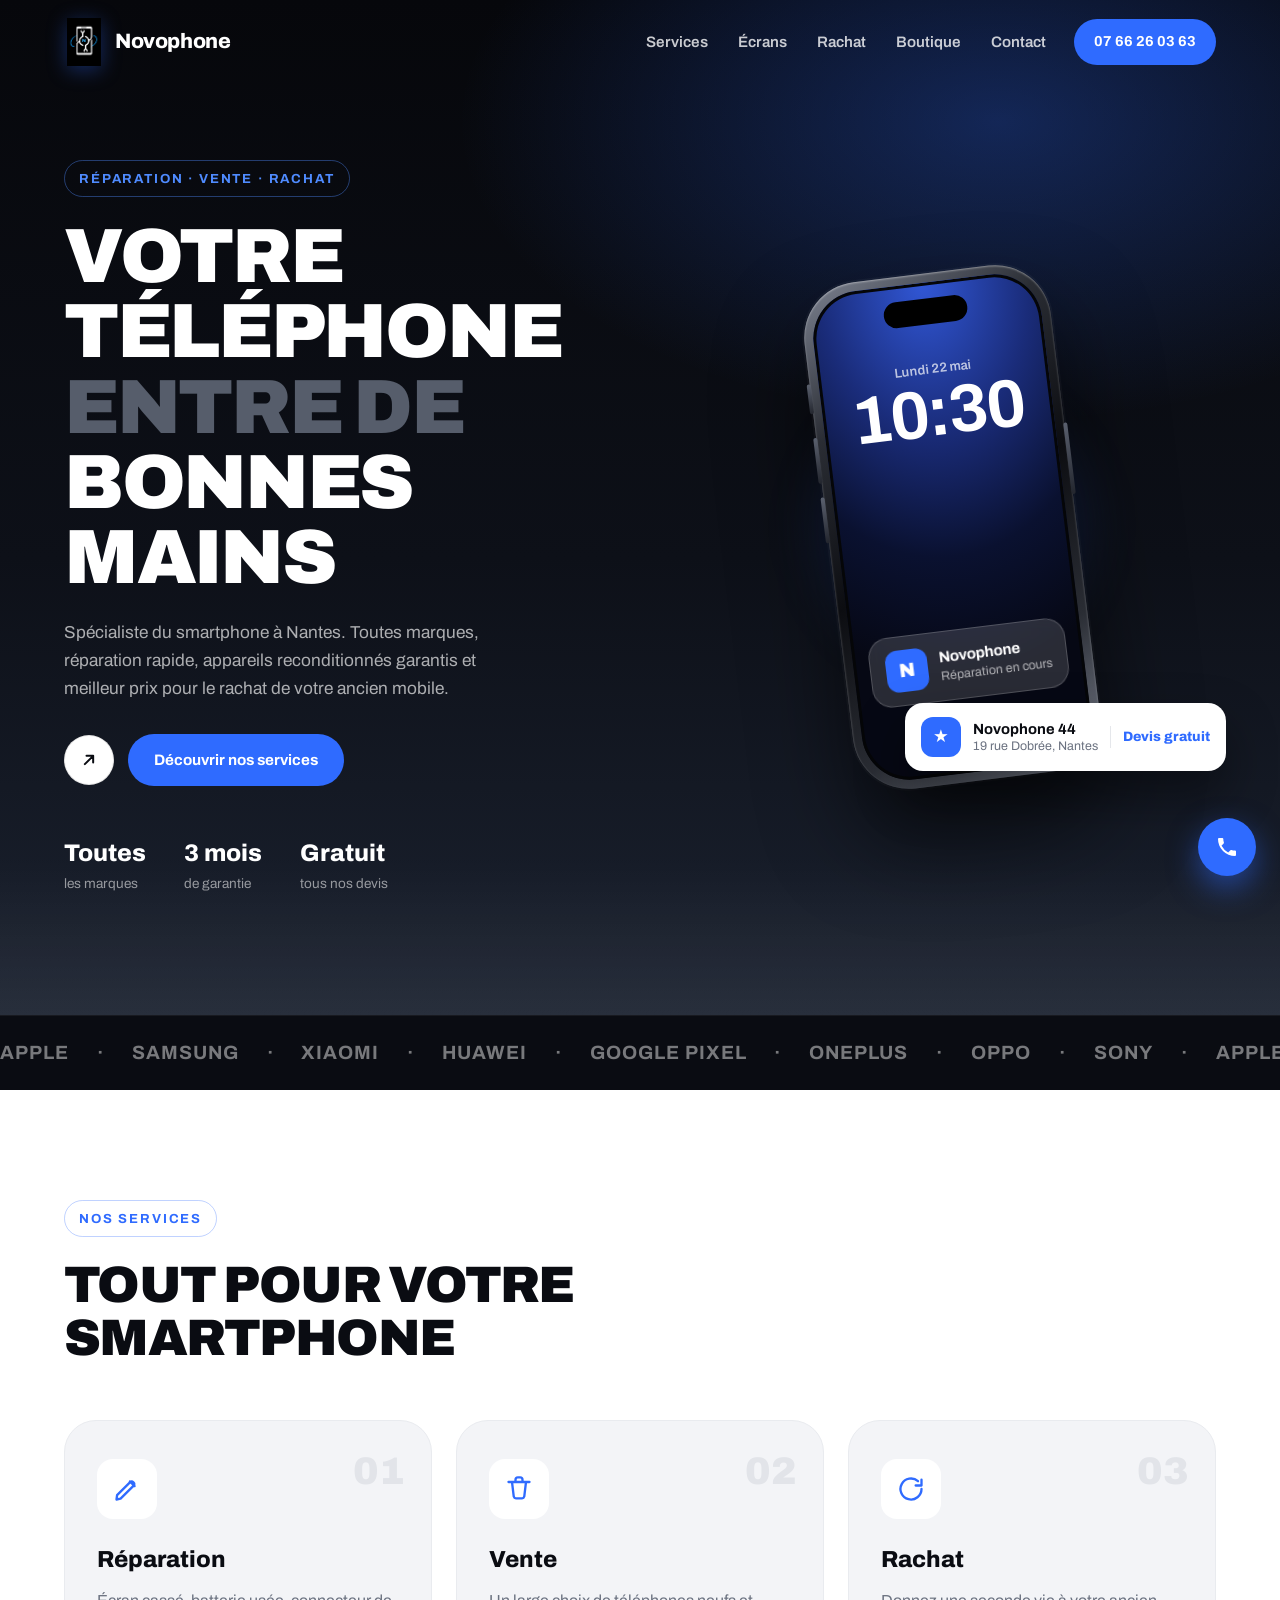
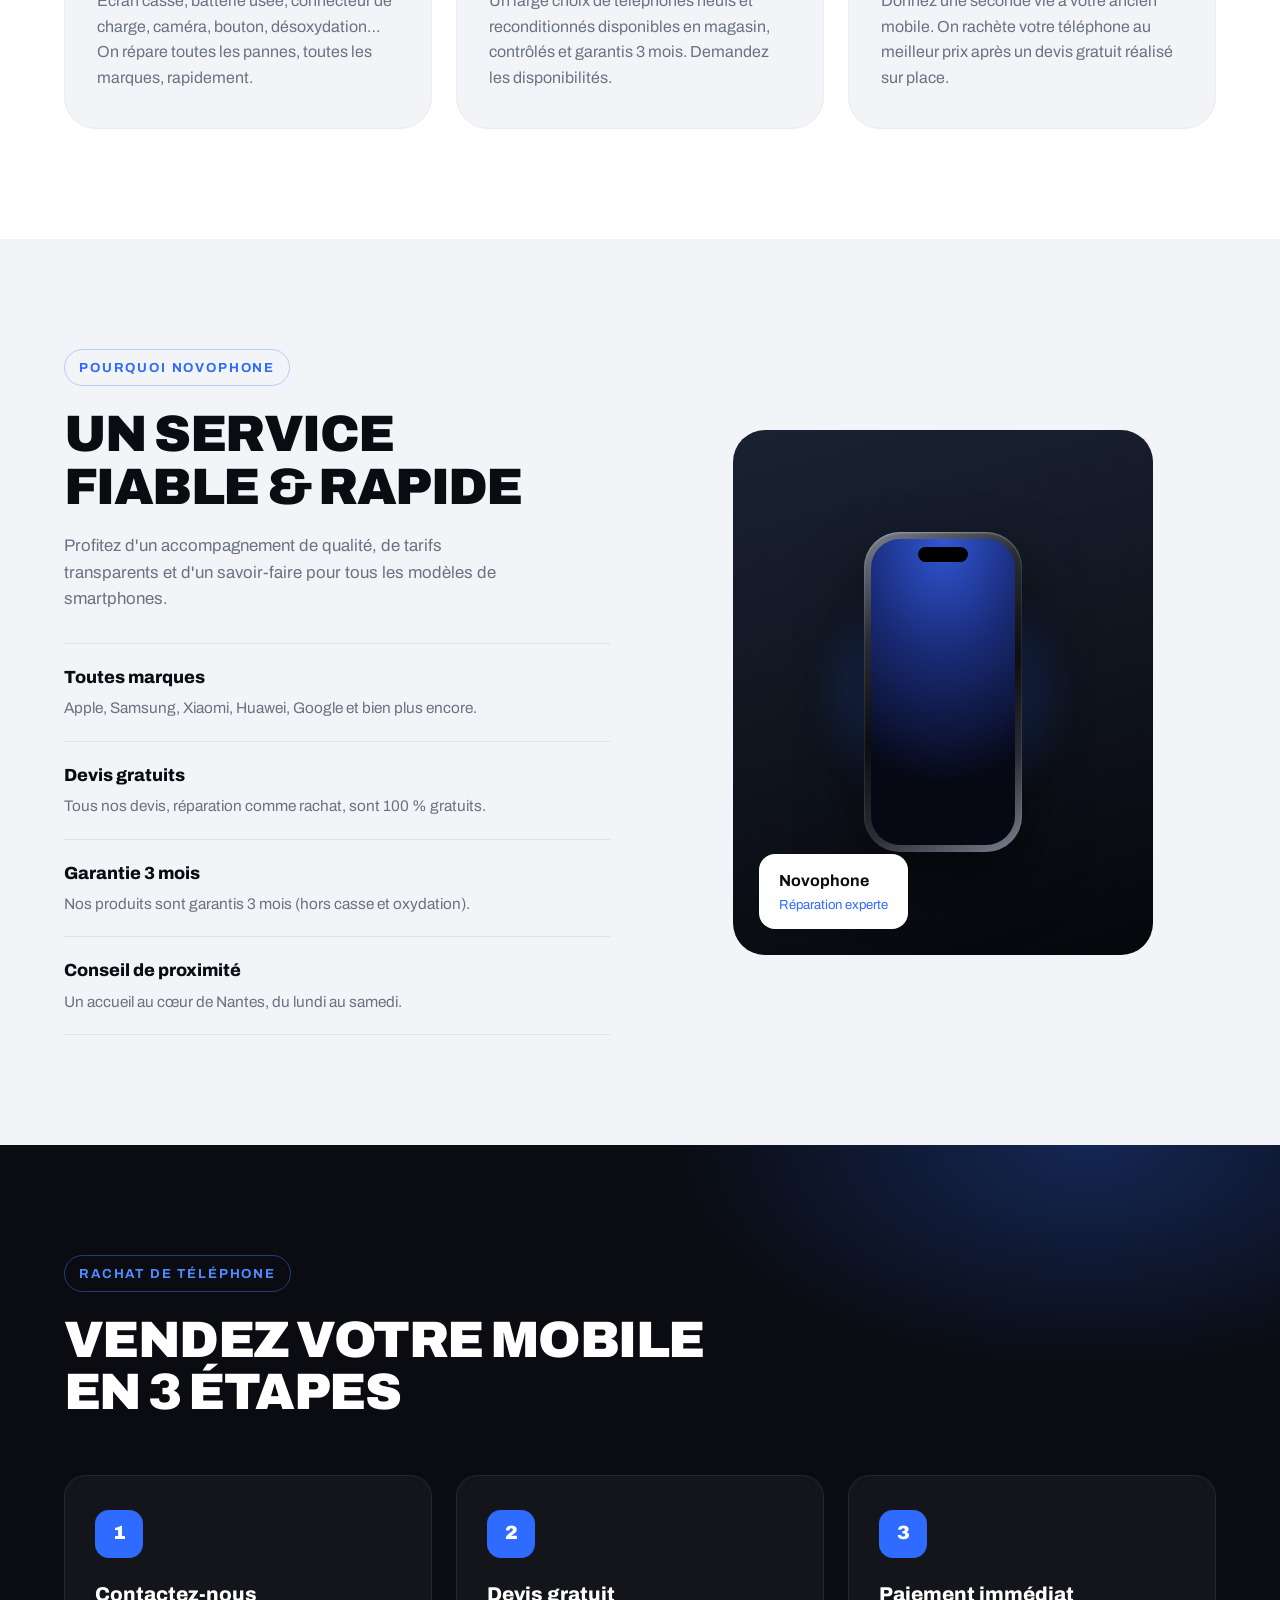
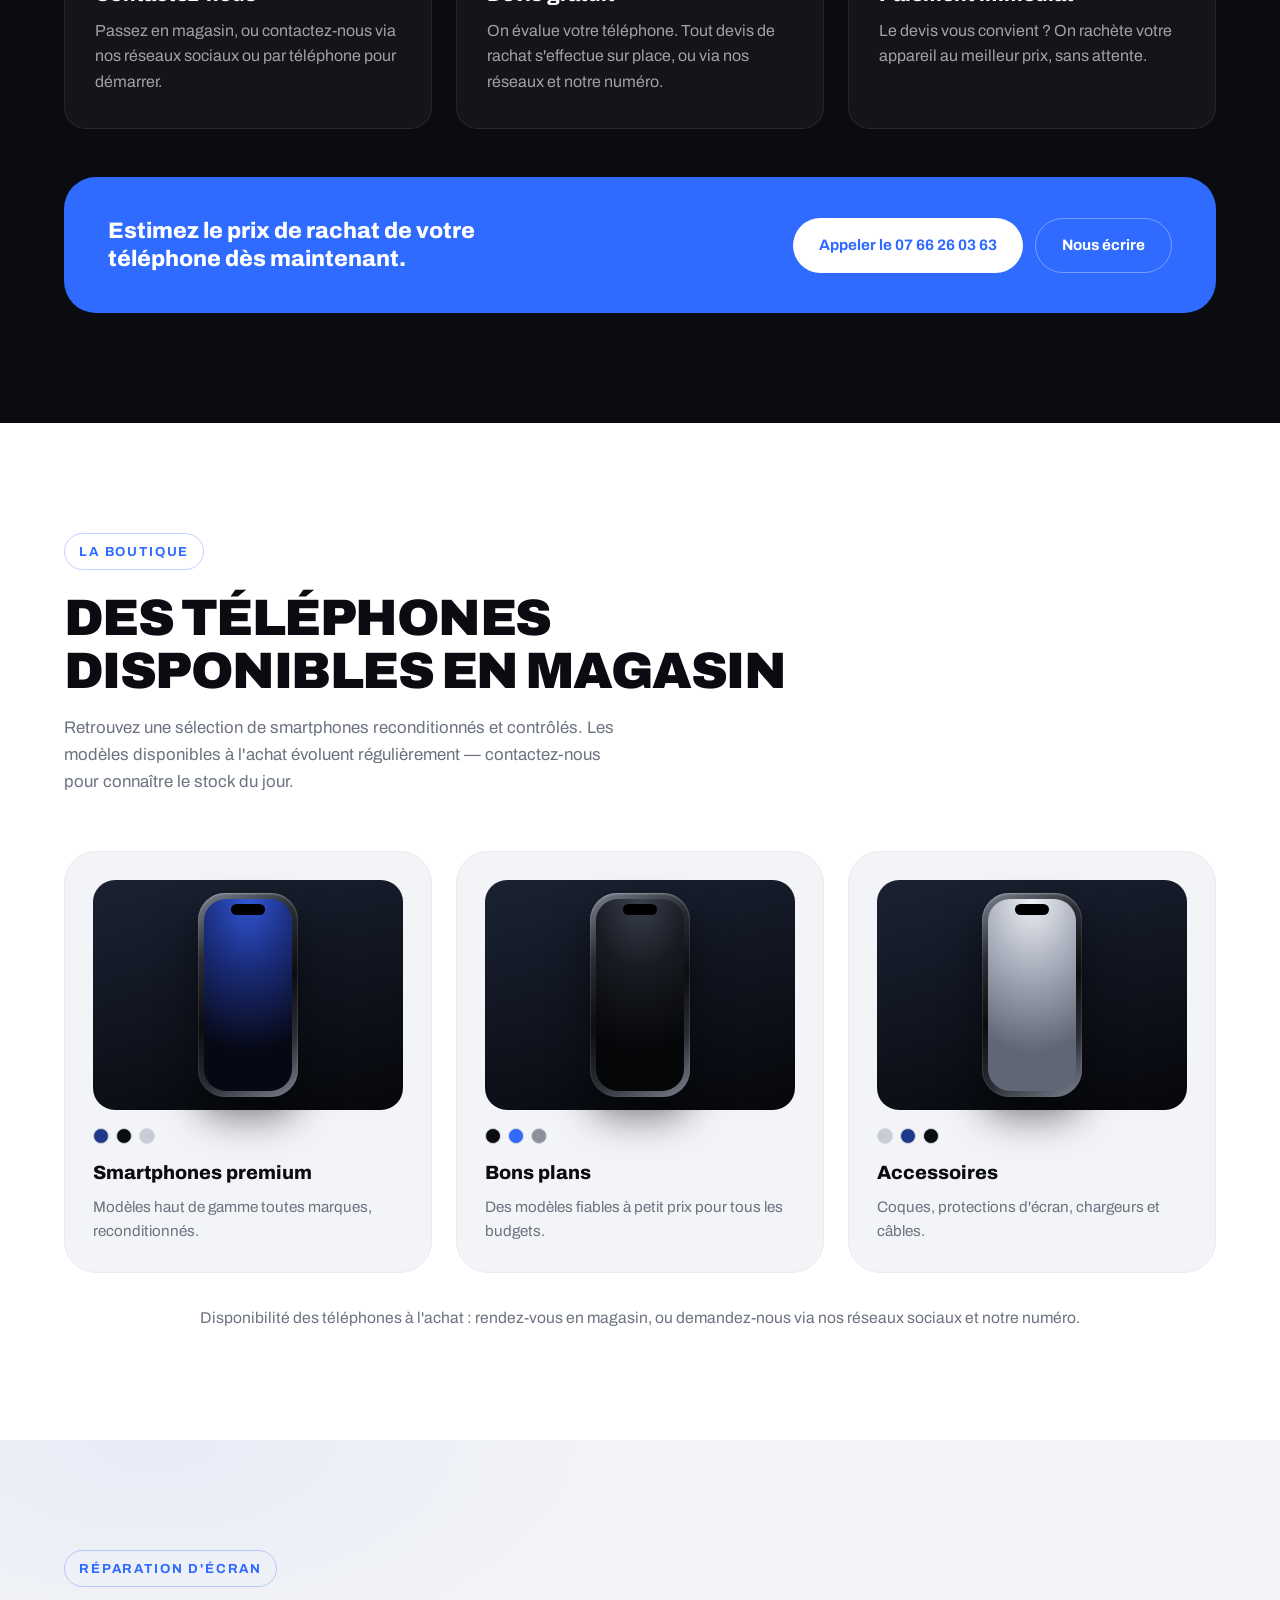
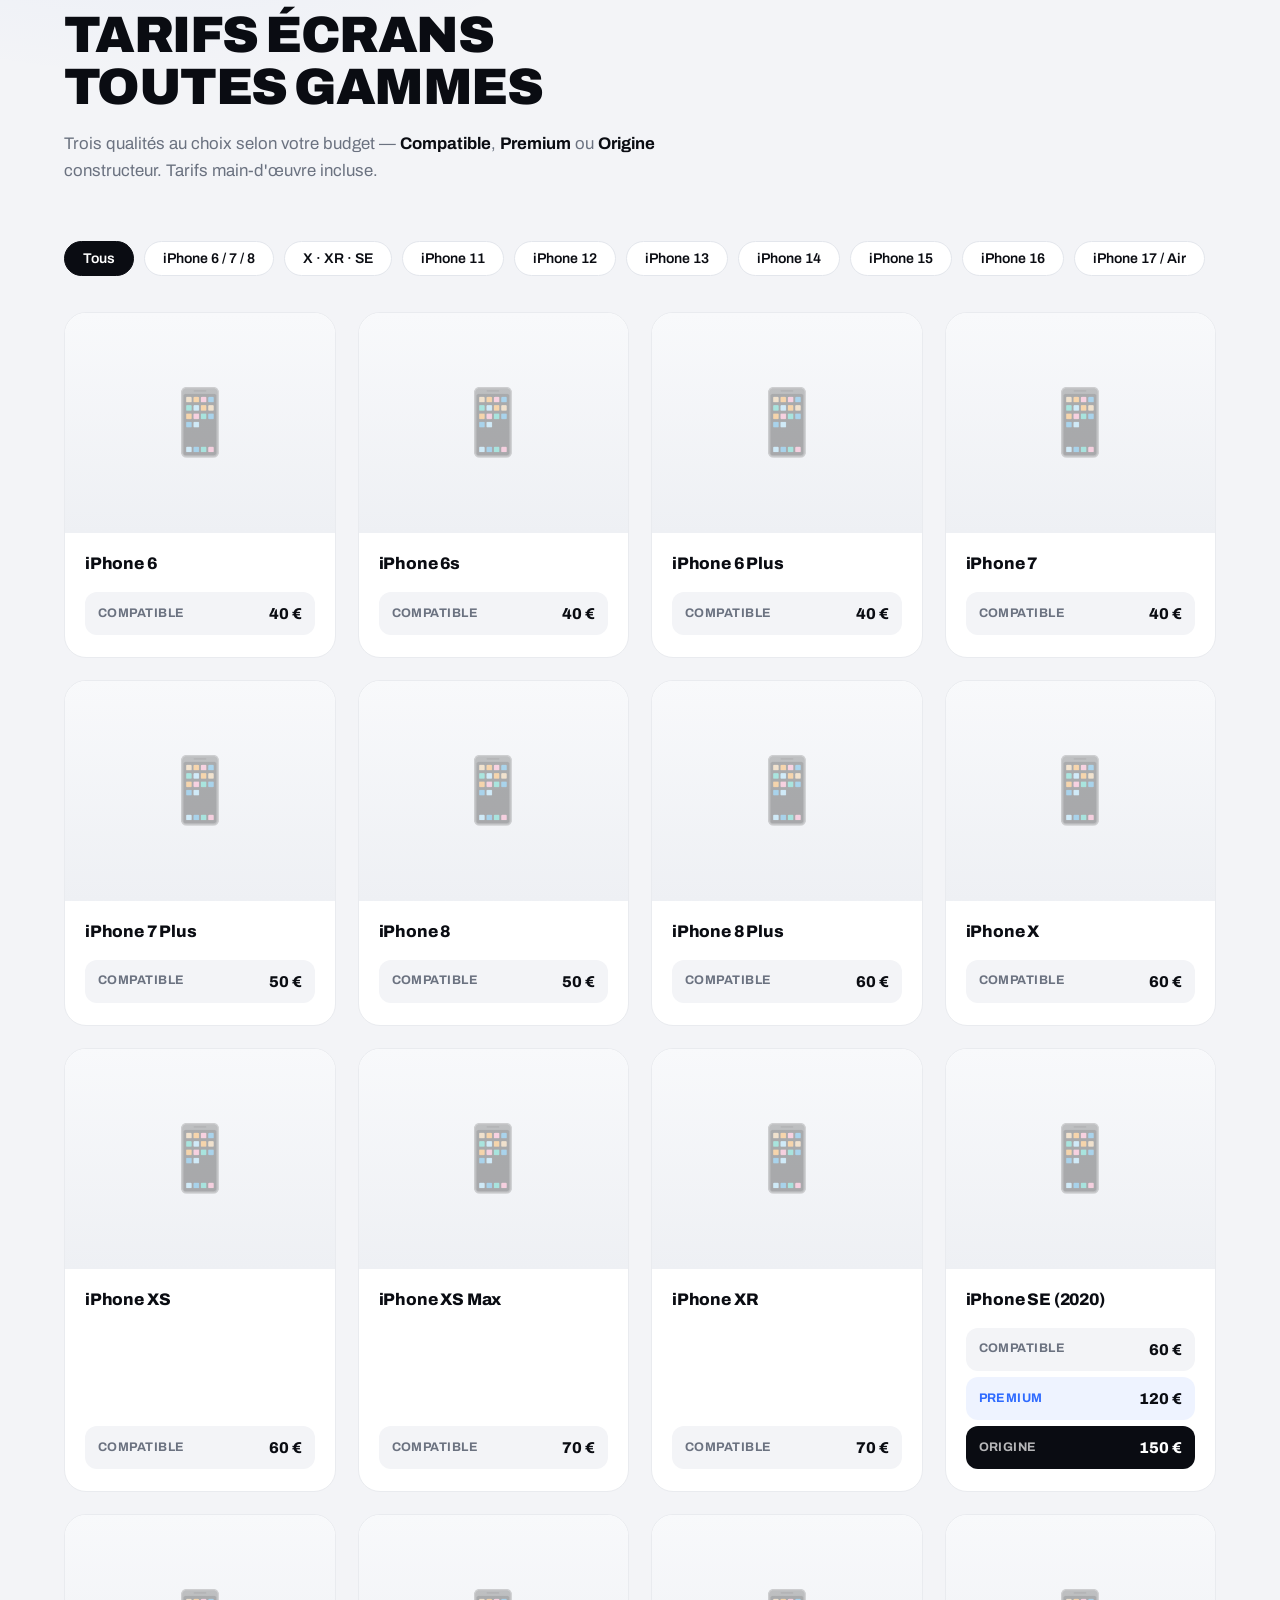
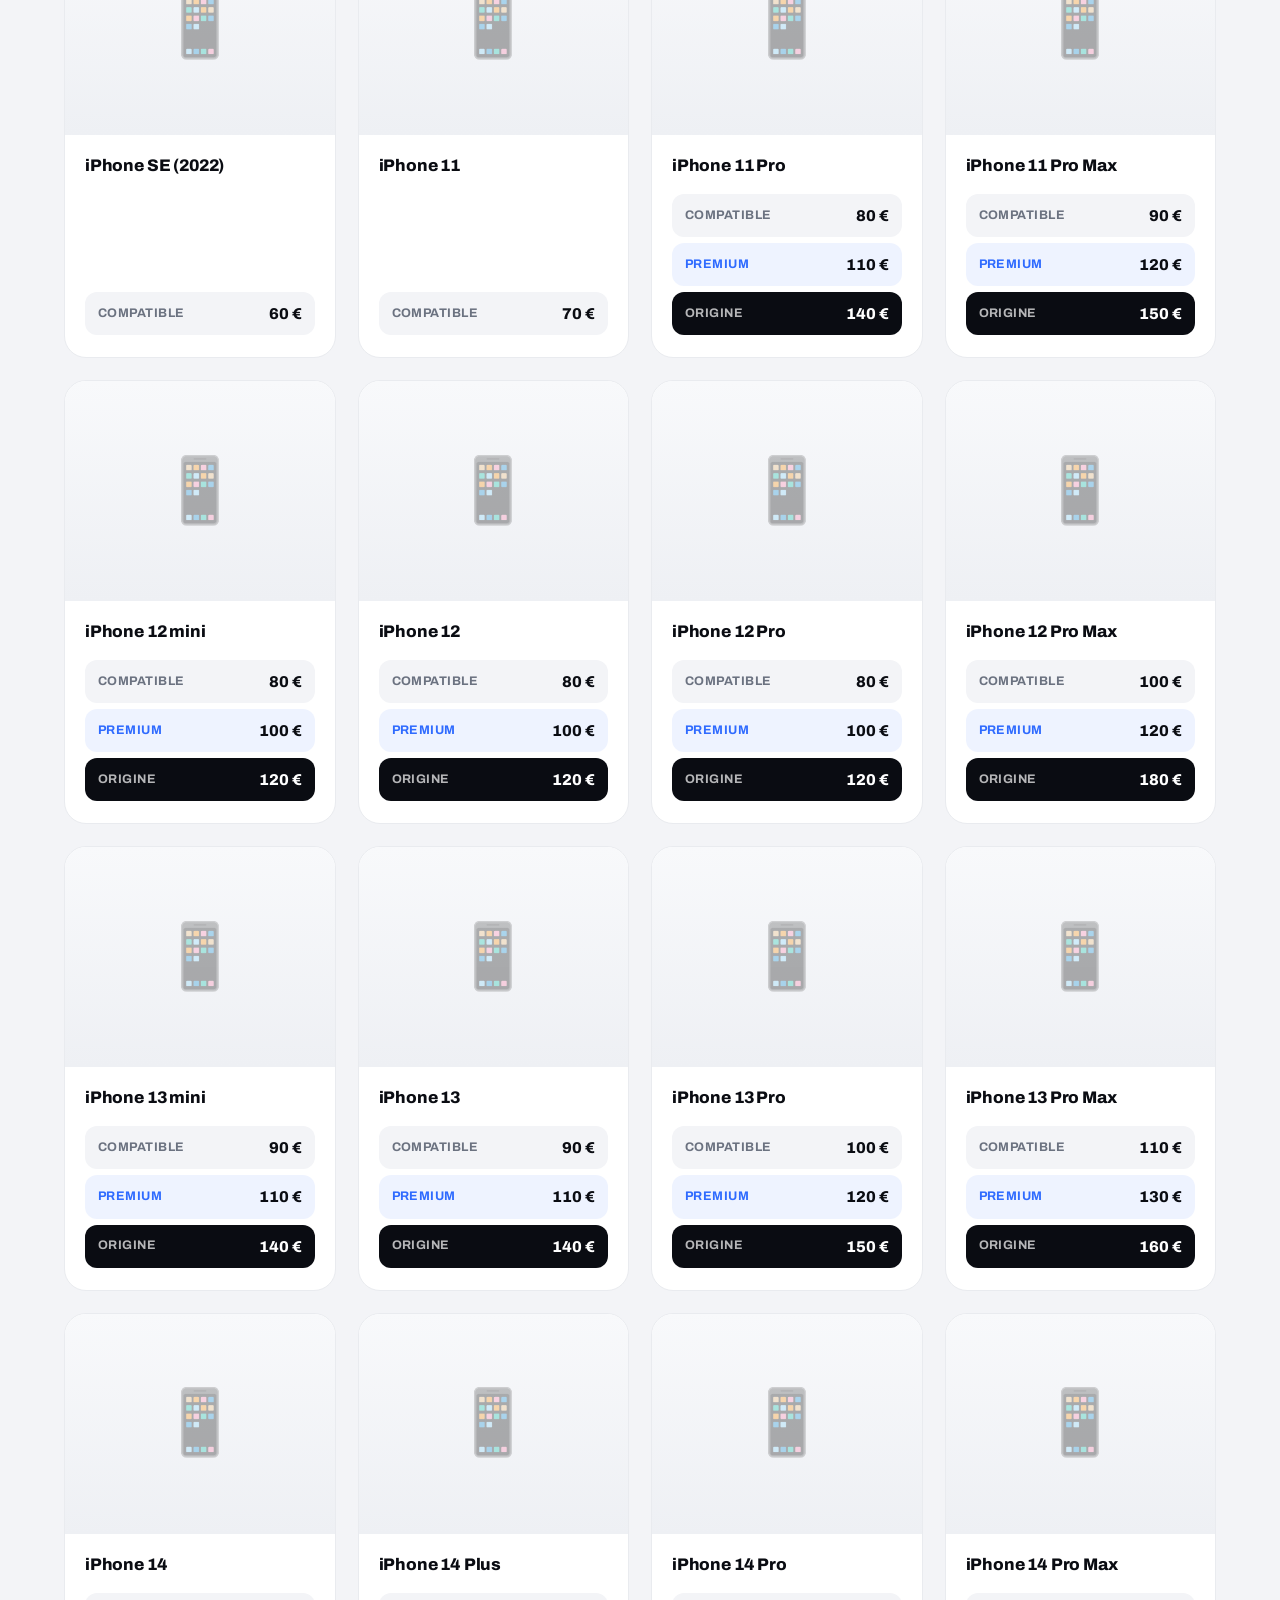
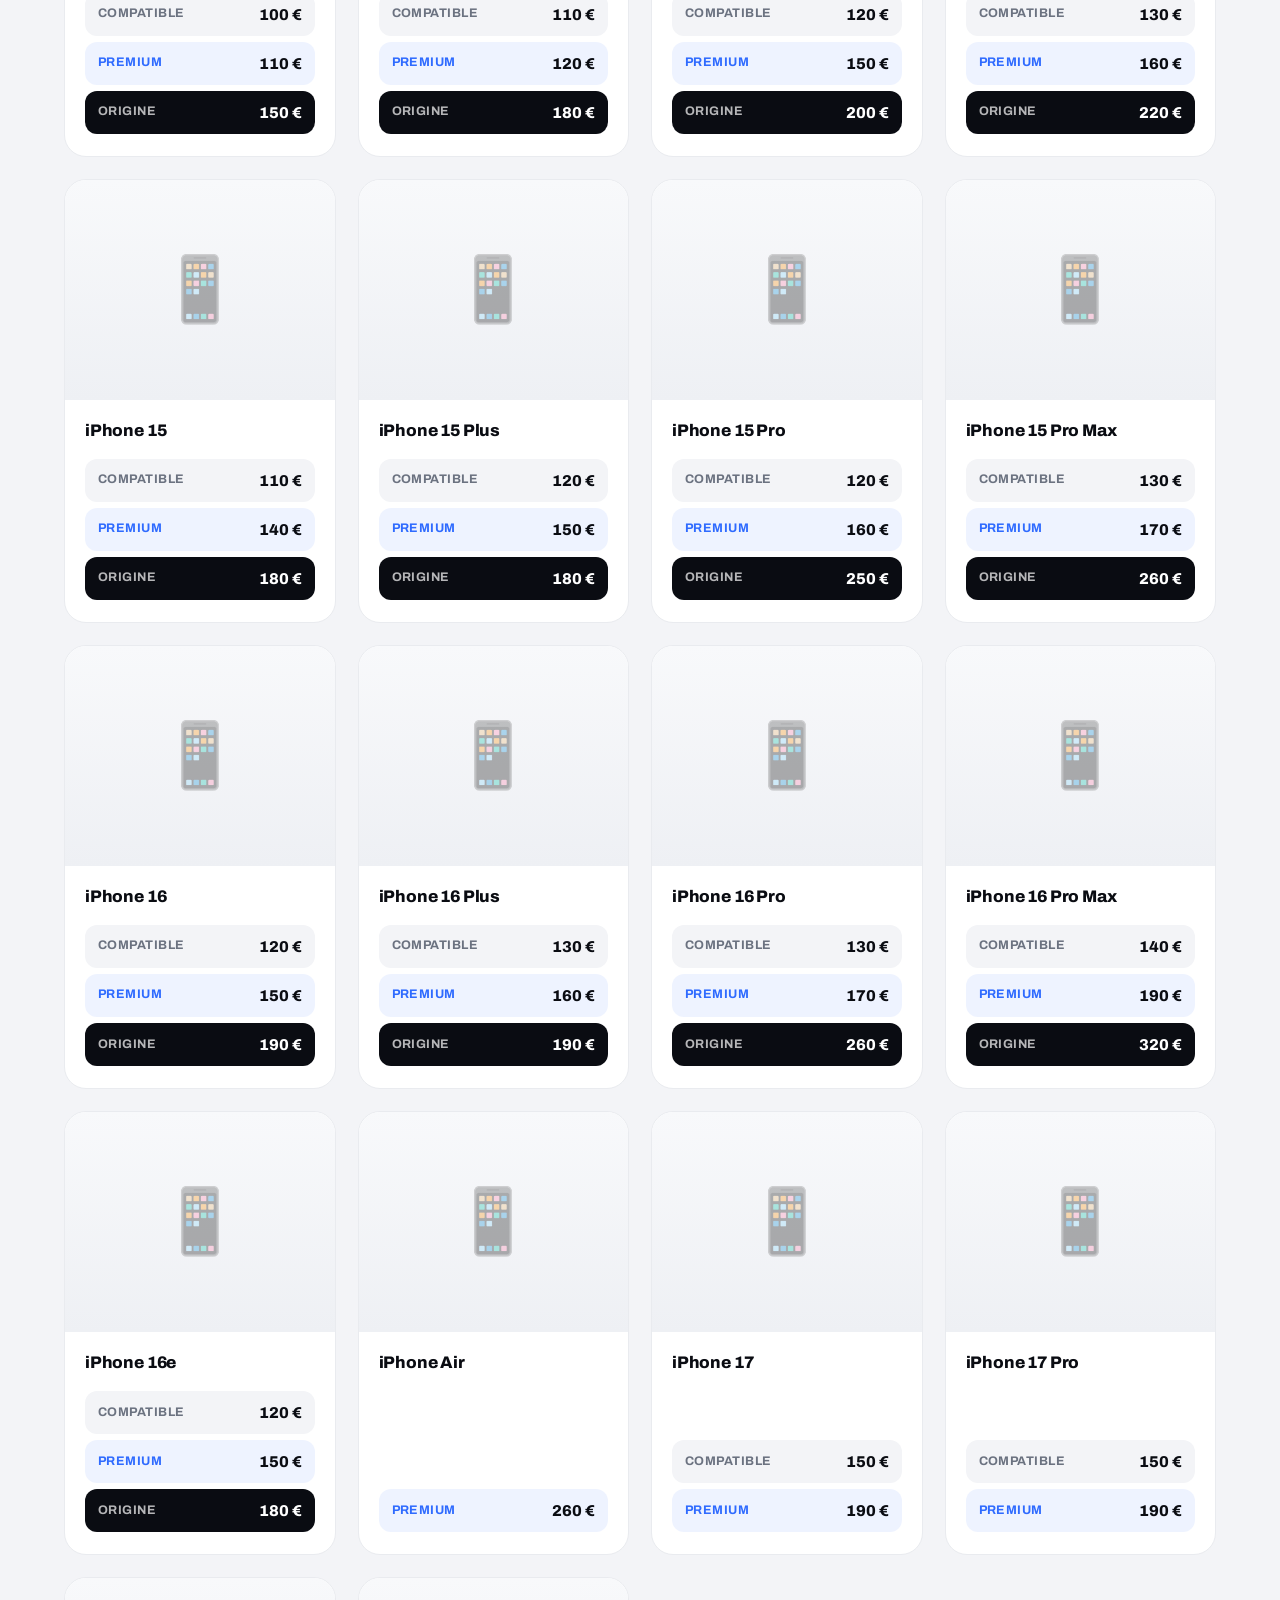
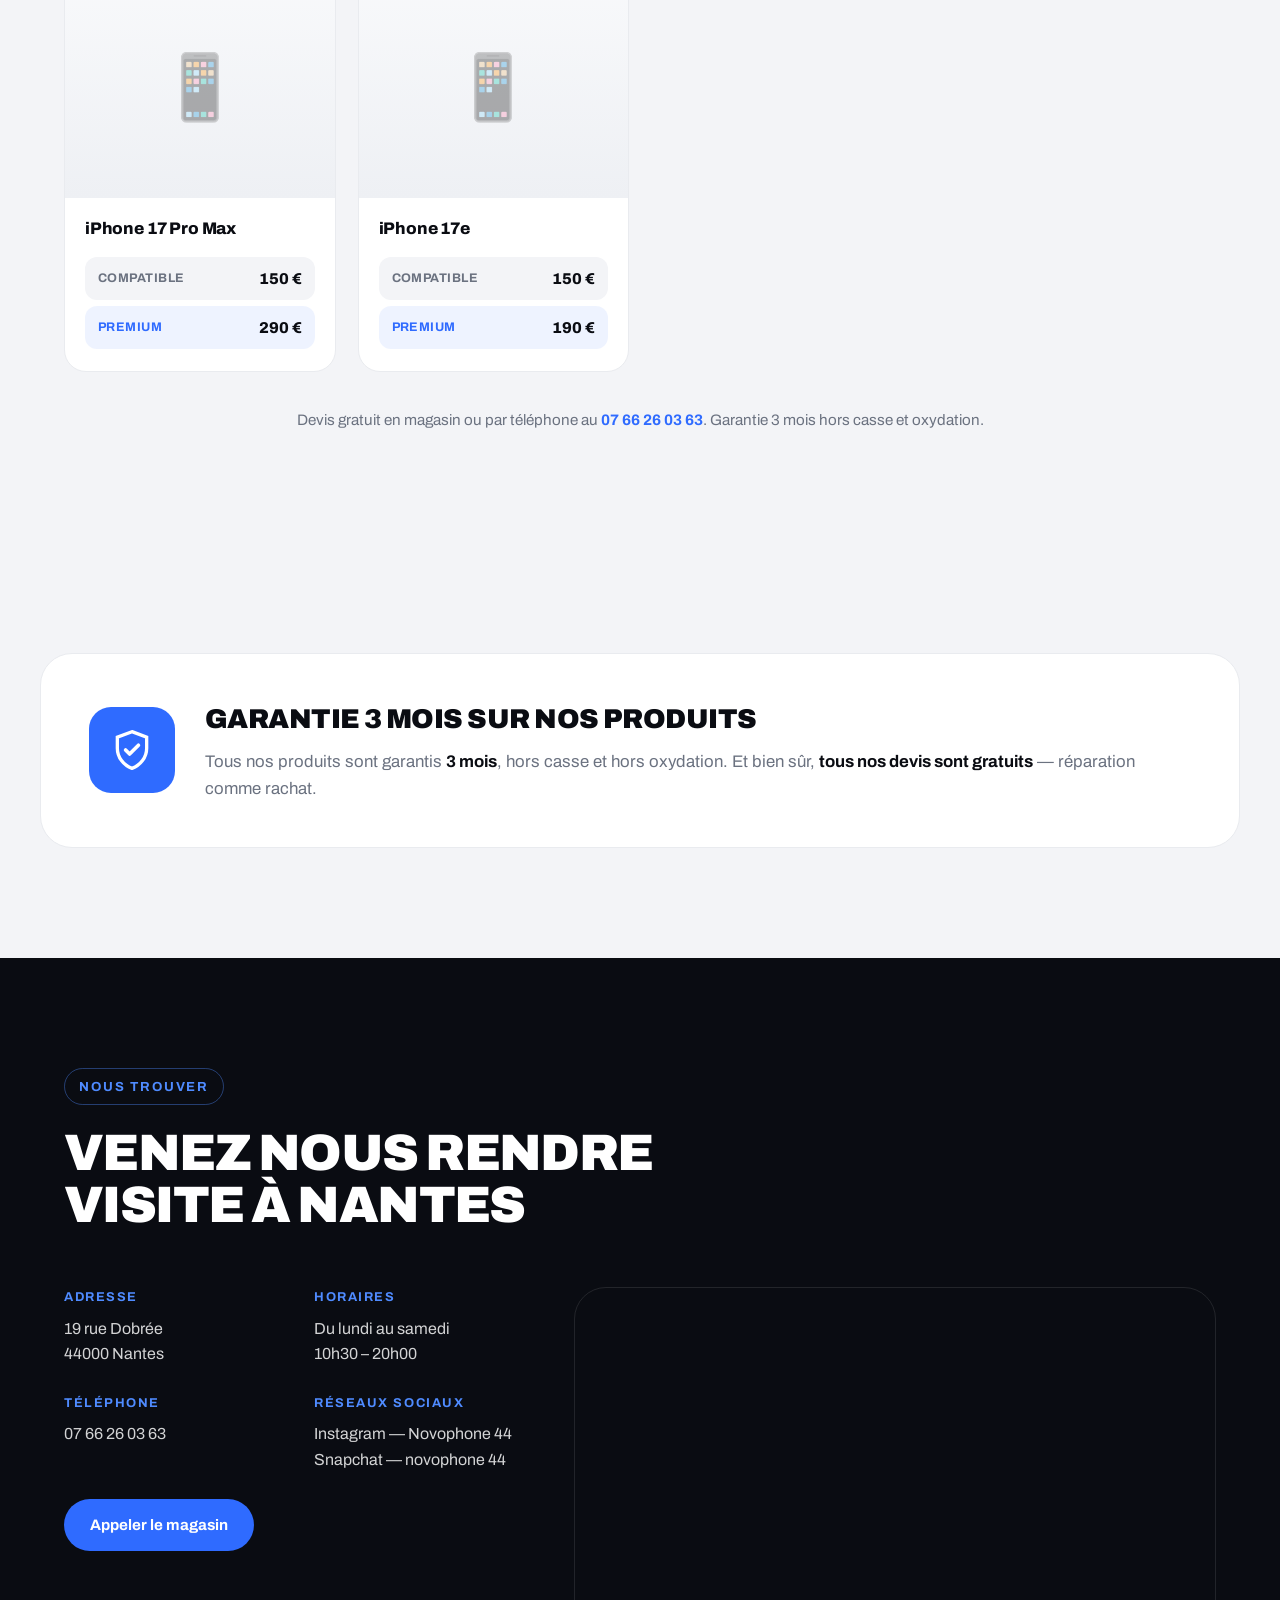
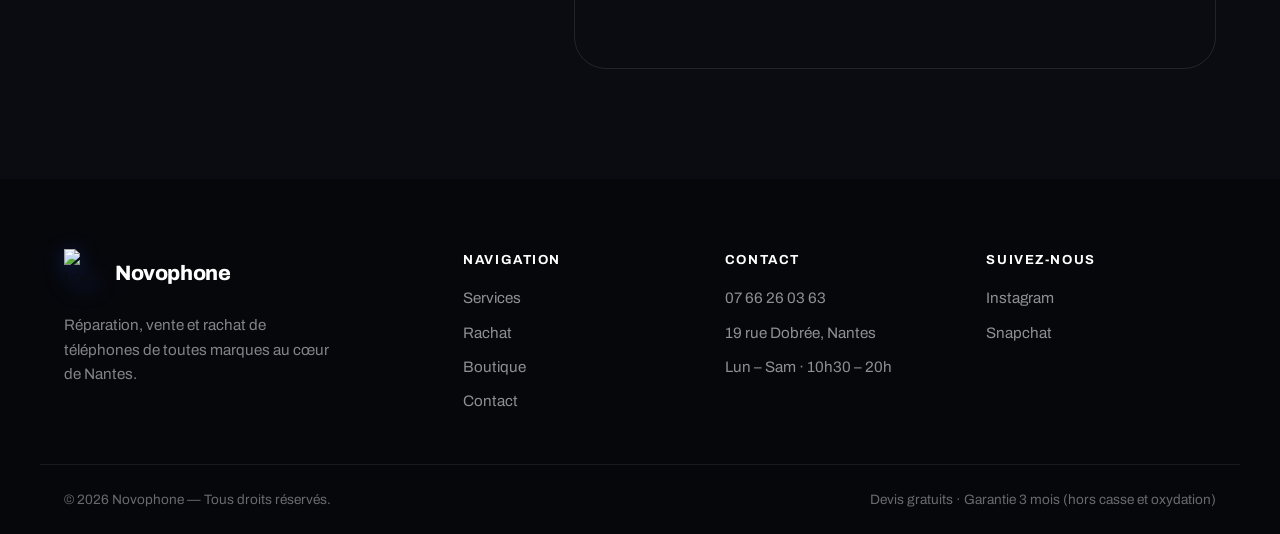
==== commit c518712b: "Update index.html" ====
--- a/index.html
+++ b/index.html
@@ -16,7 +16,7 @@
   <header class="site-header" id="siteHeader">
     <div class="container header-inner">
       <a href="#accueil" class="logo">
-        <img src="assets/logo.svg" alt="Logo Novophone" class="logo-img" />
+        <img src="LOGO.png" alt="Logo Novophone" class="logo-img" />
         <span class="logo-text">Novophone</span>
       </a>
       <nav class="nav" id="nav">
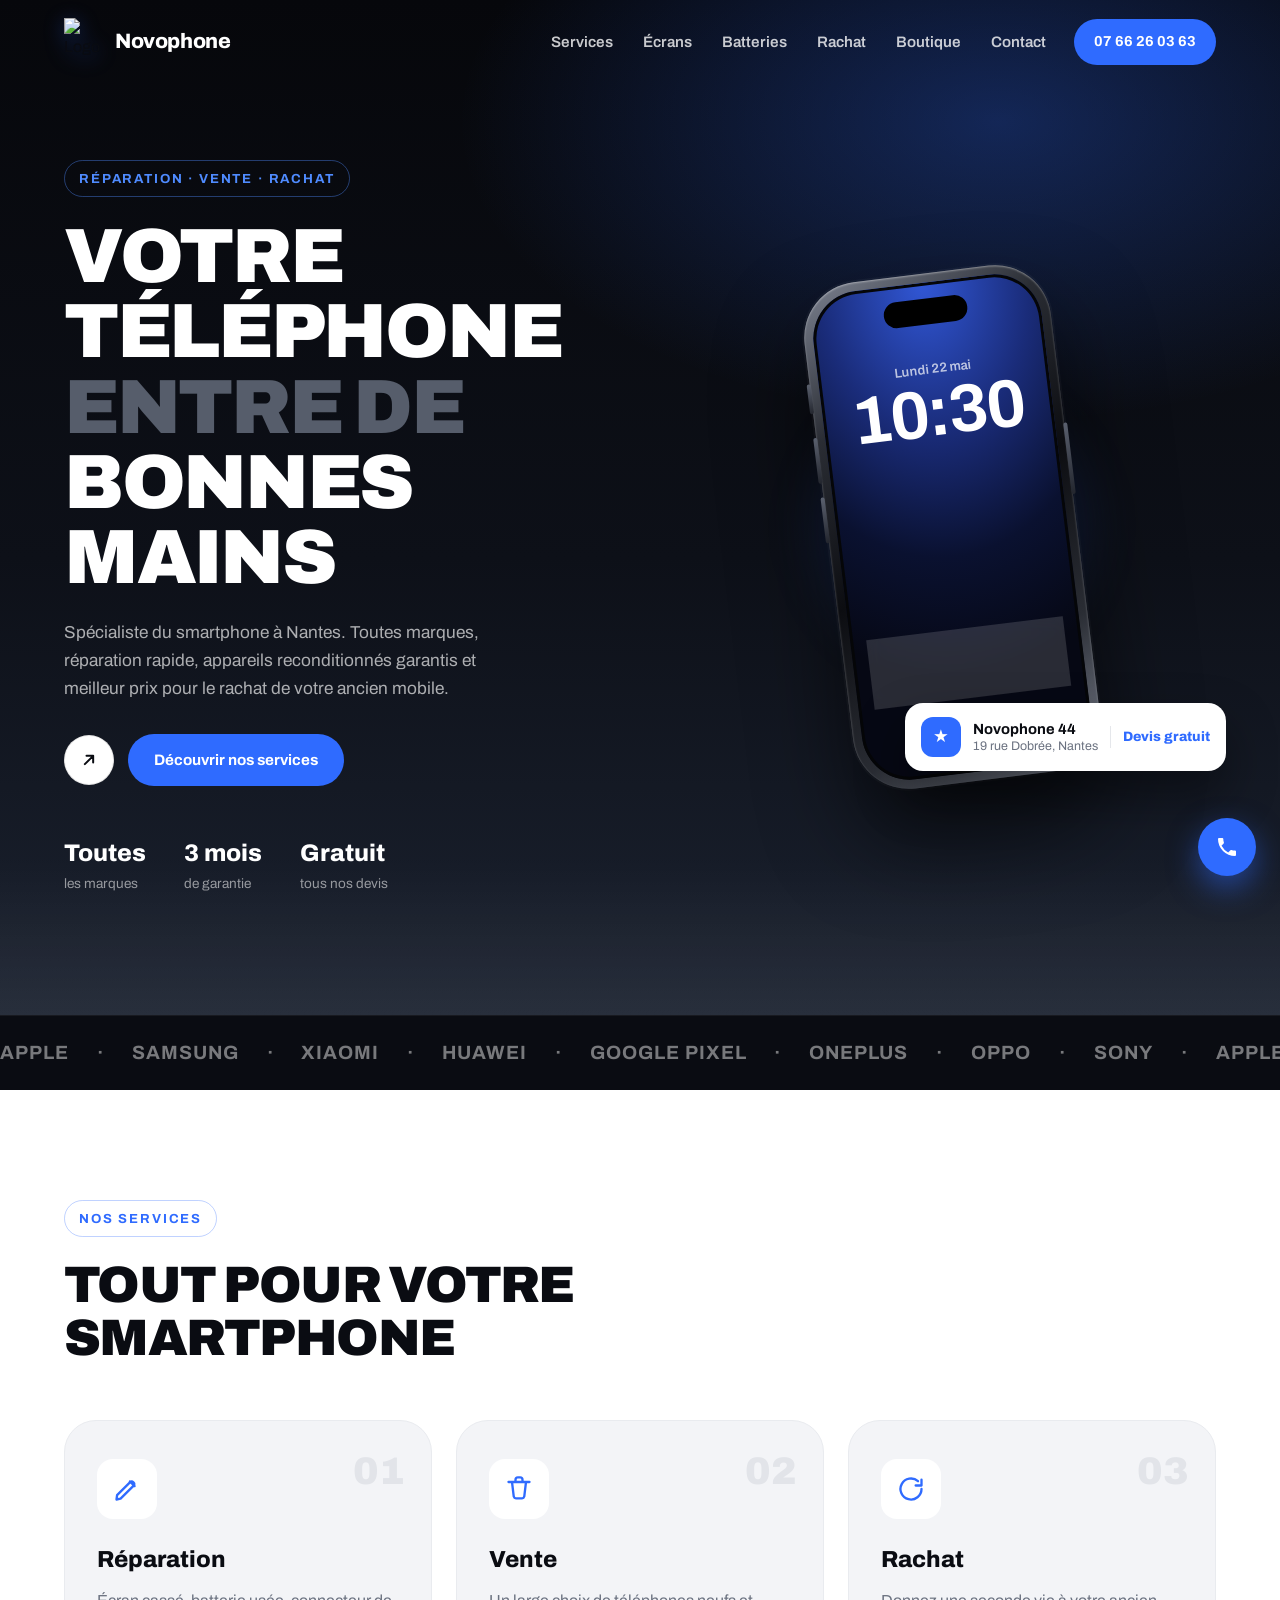
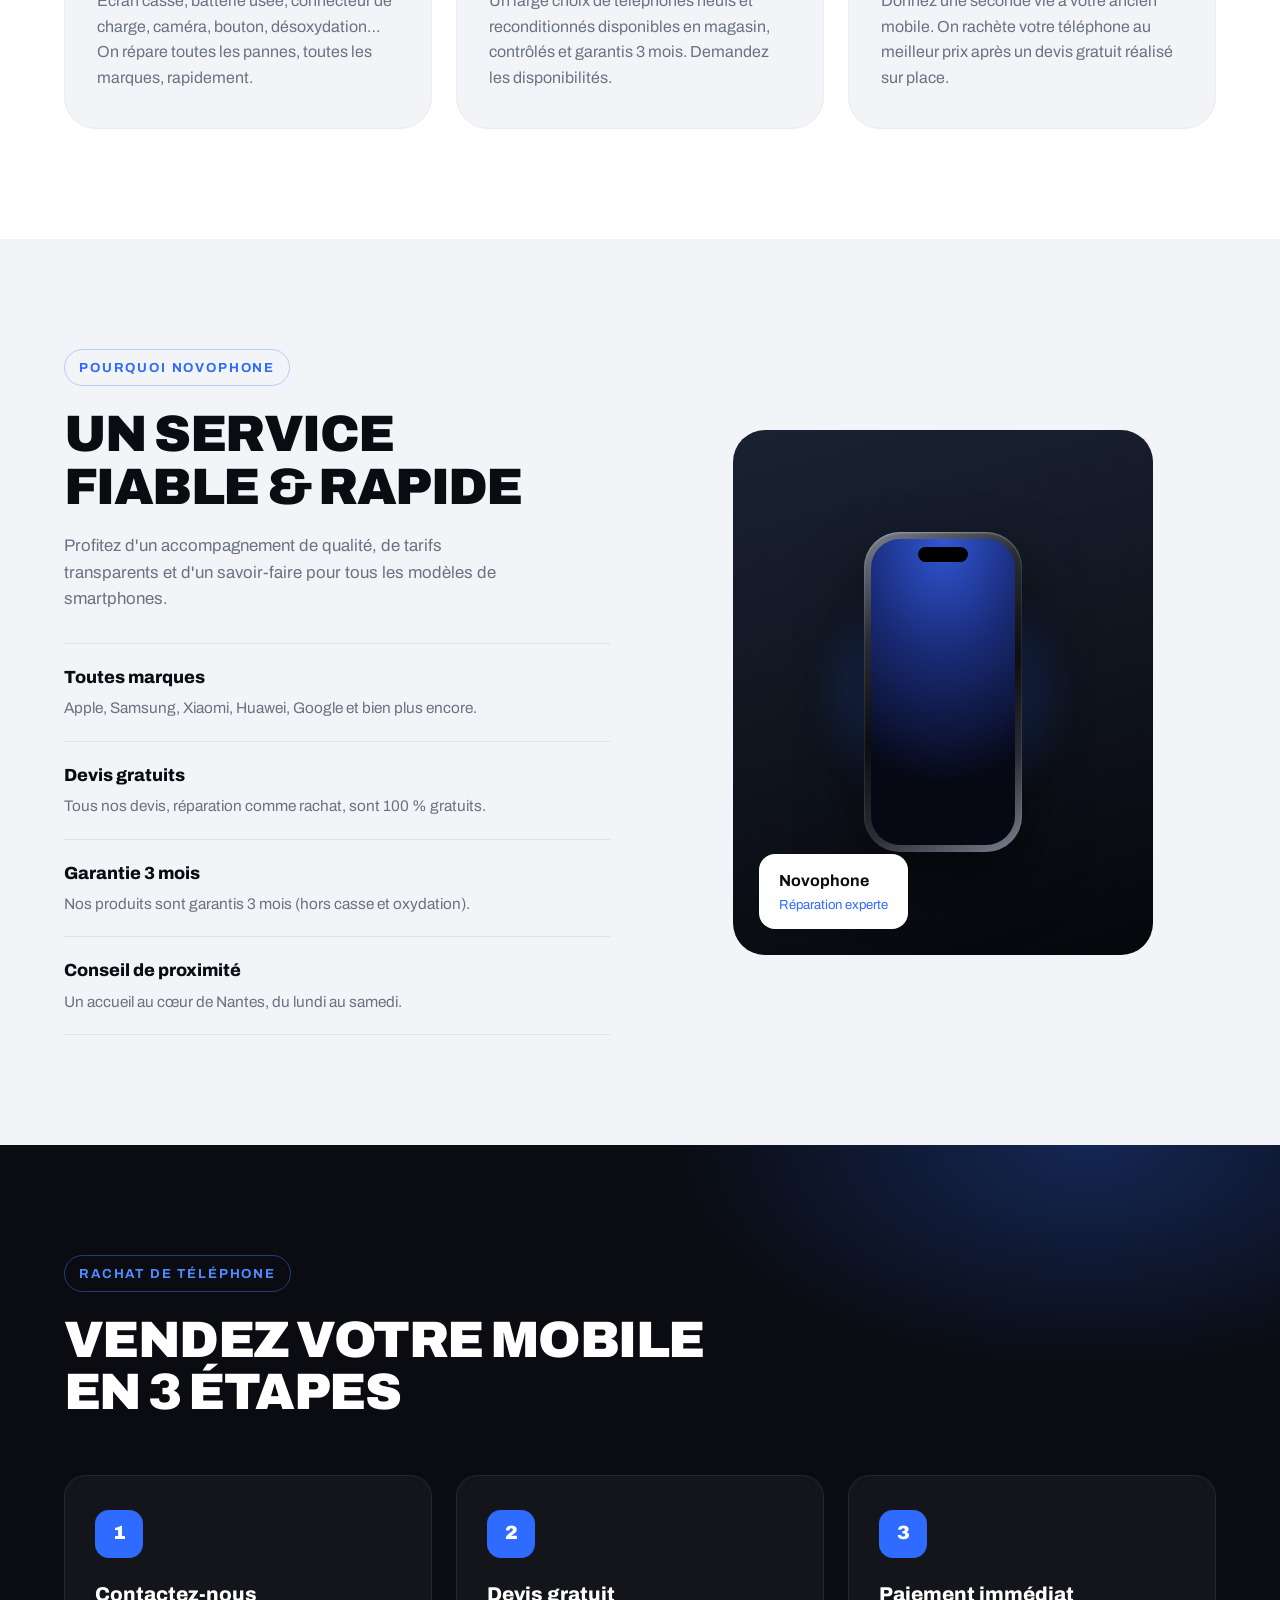
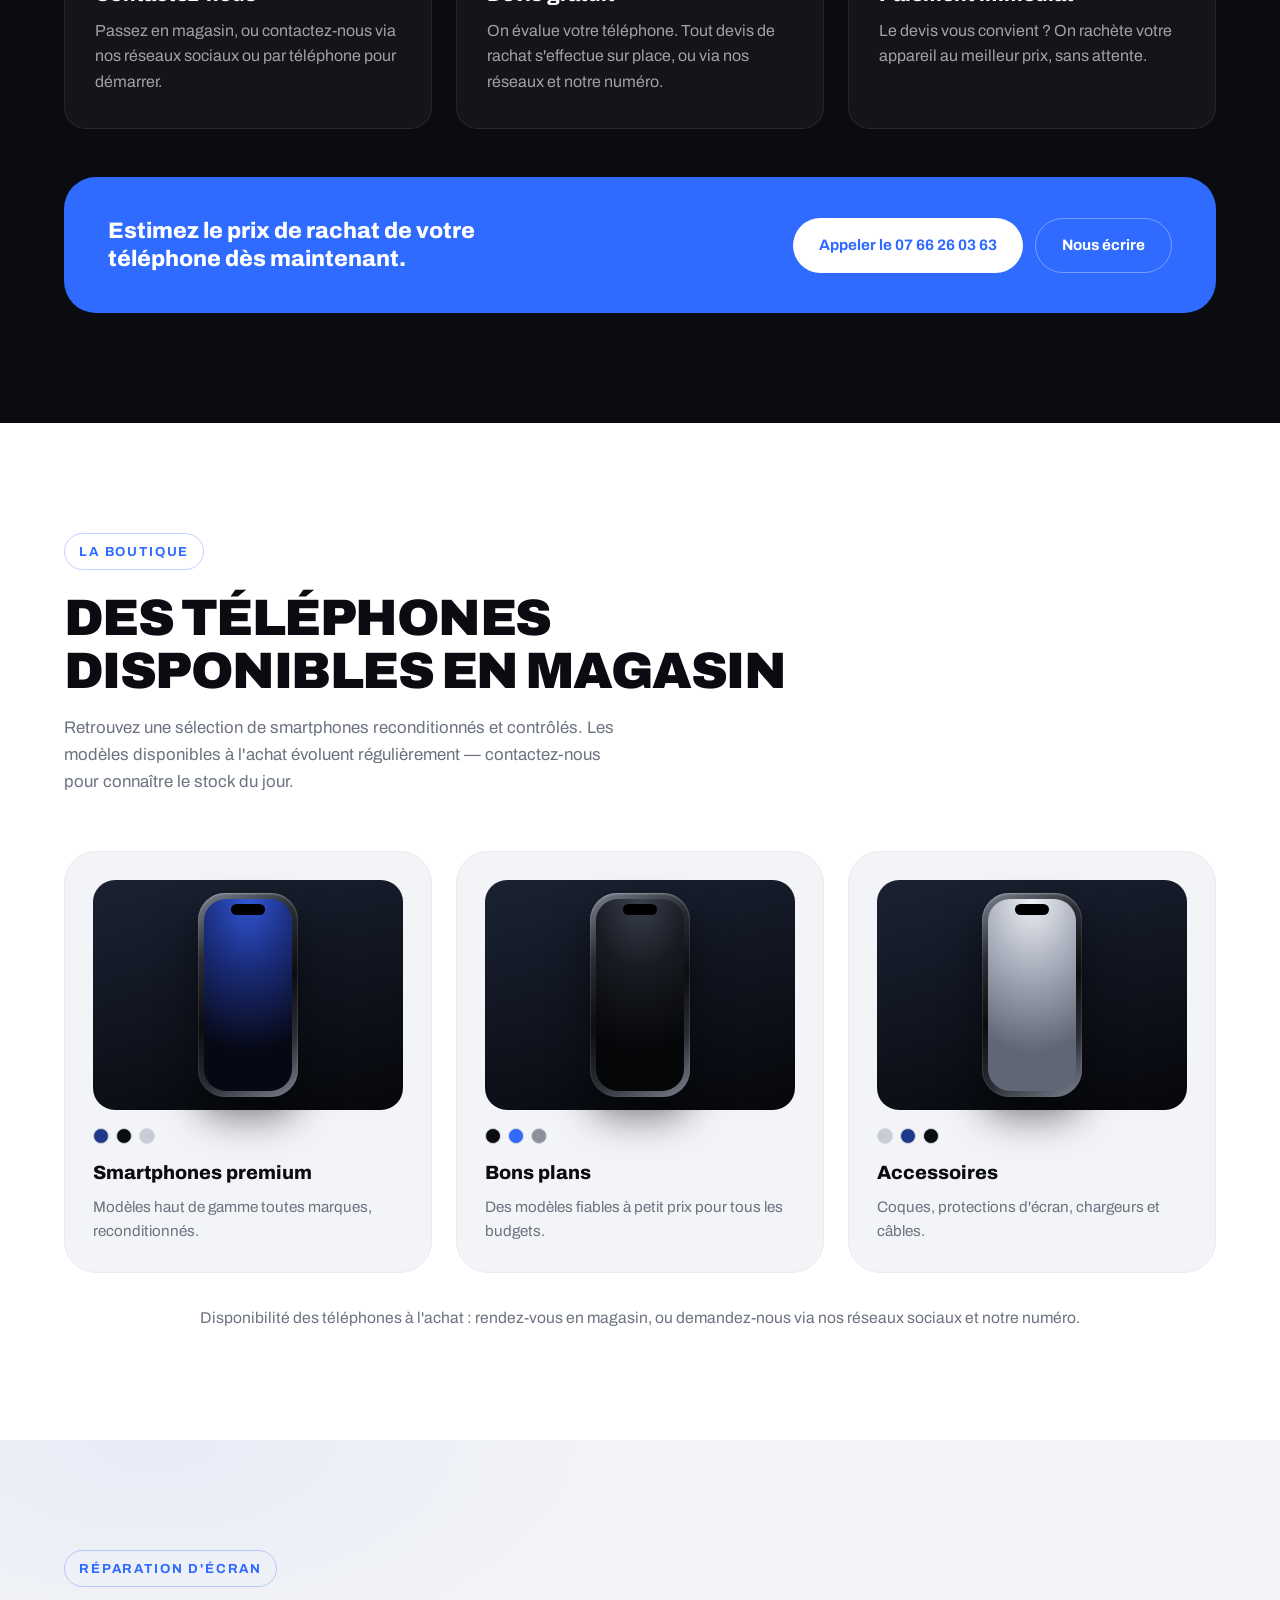
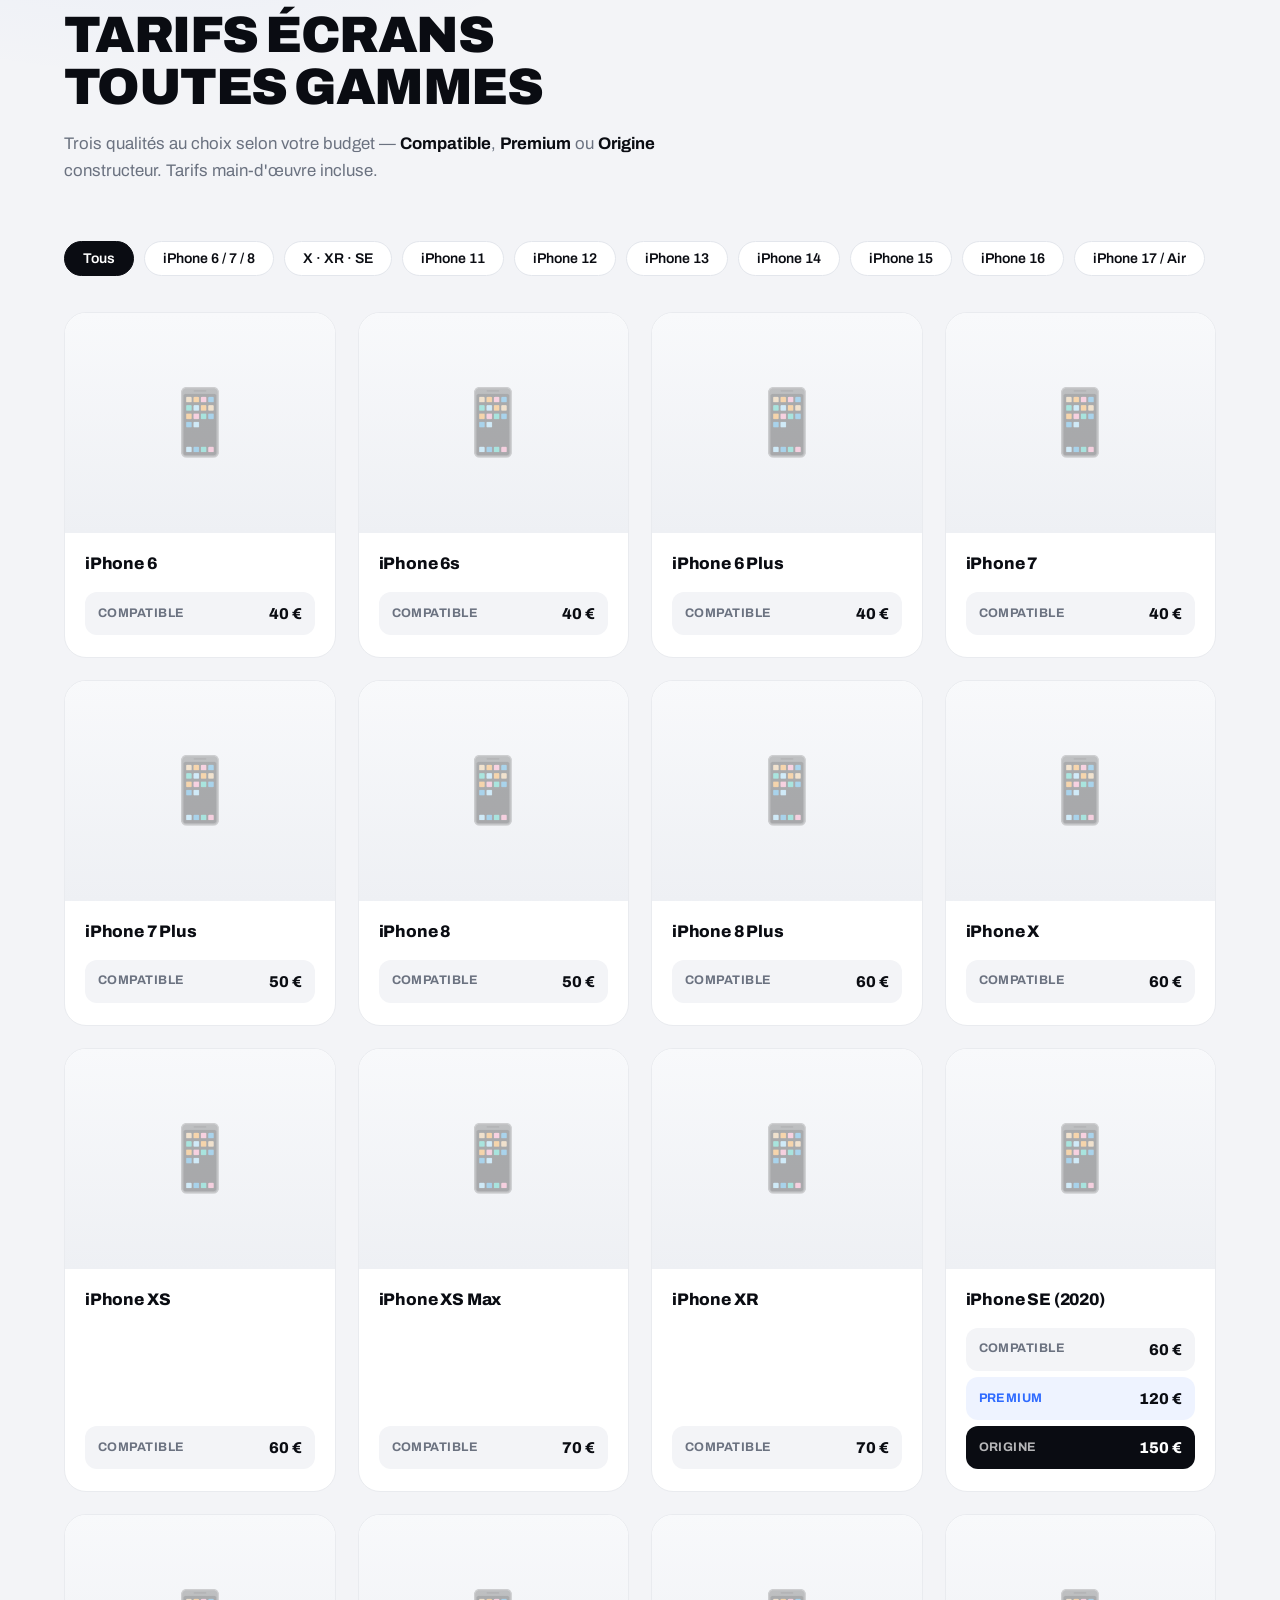
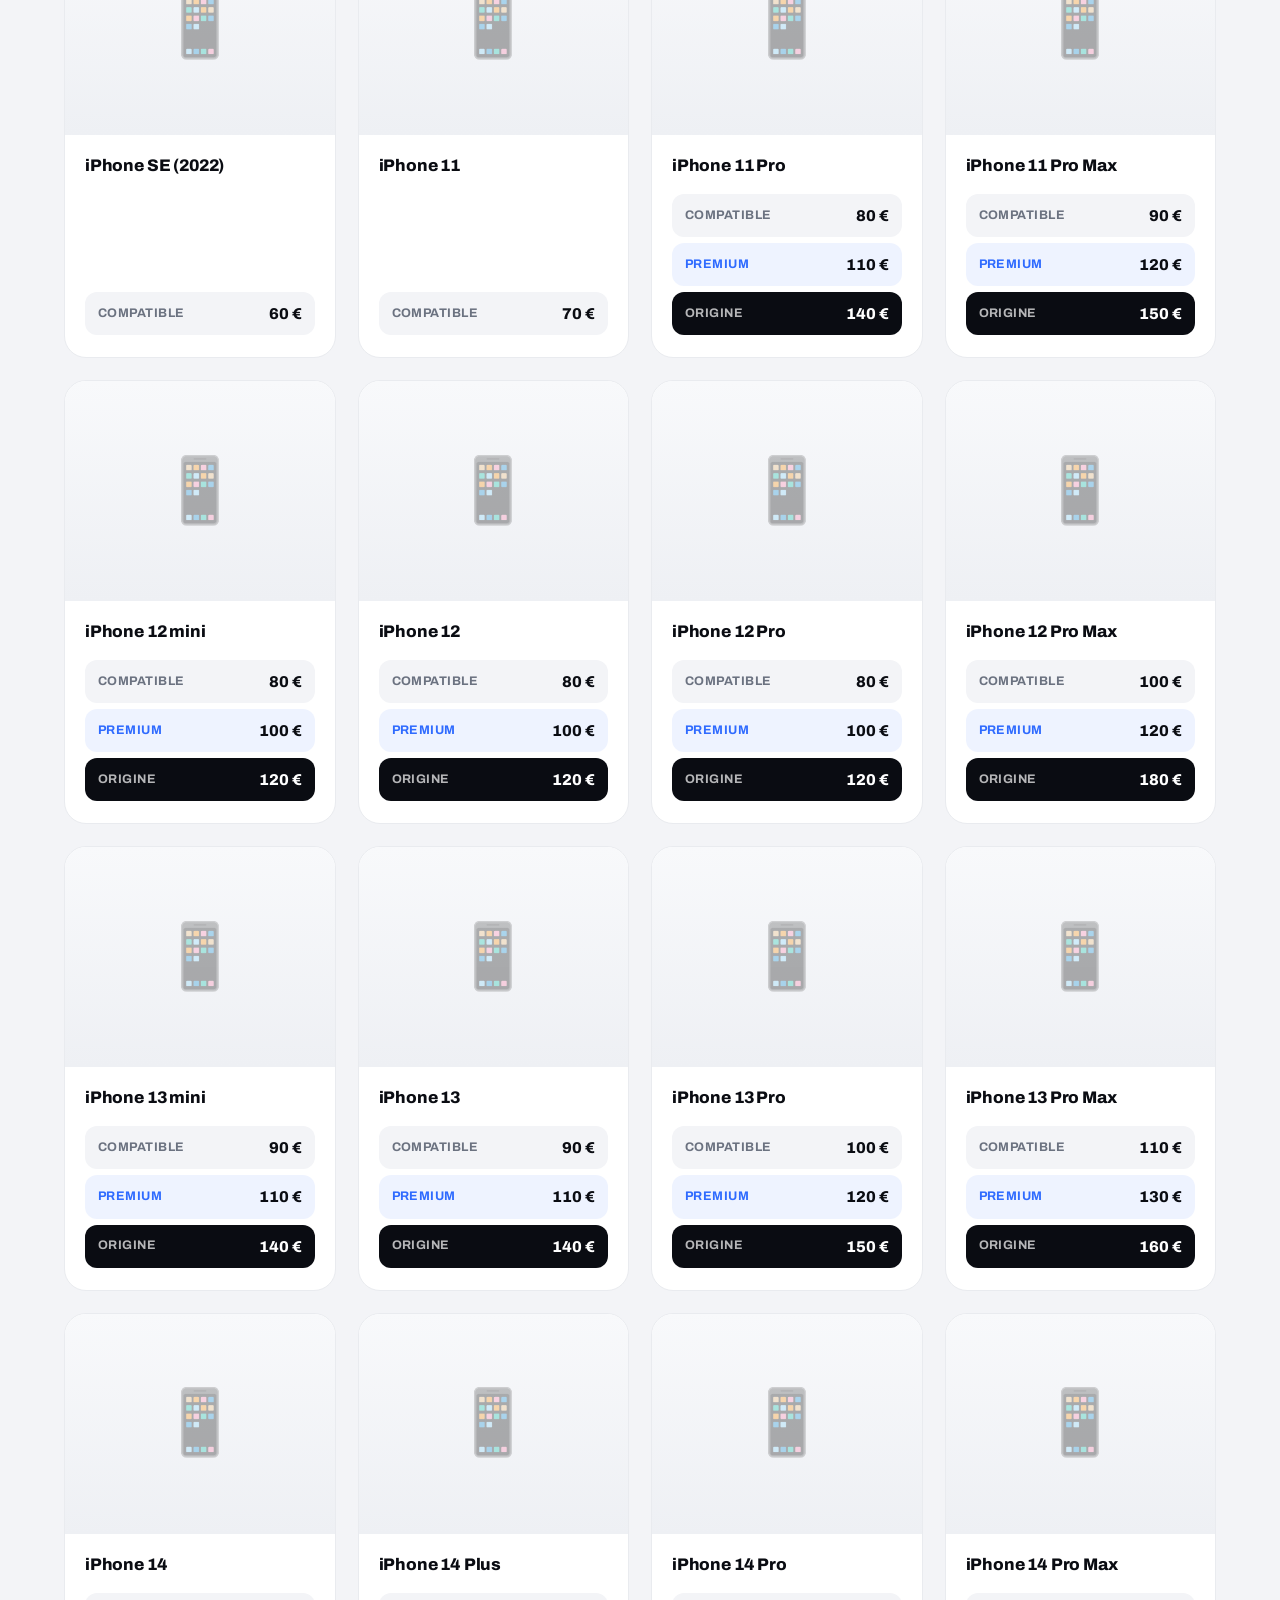
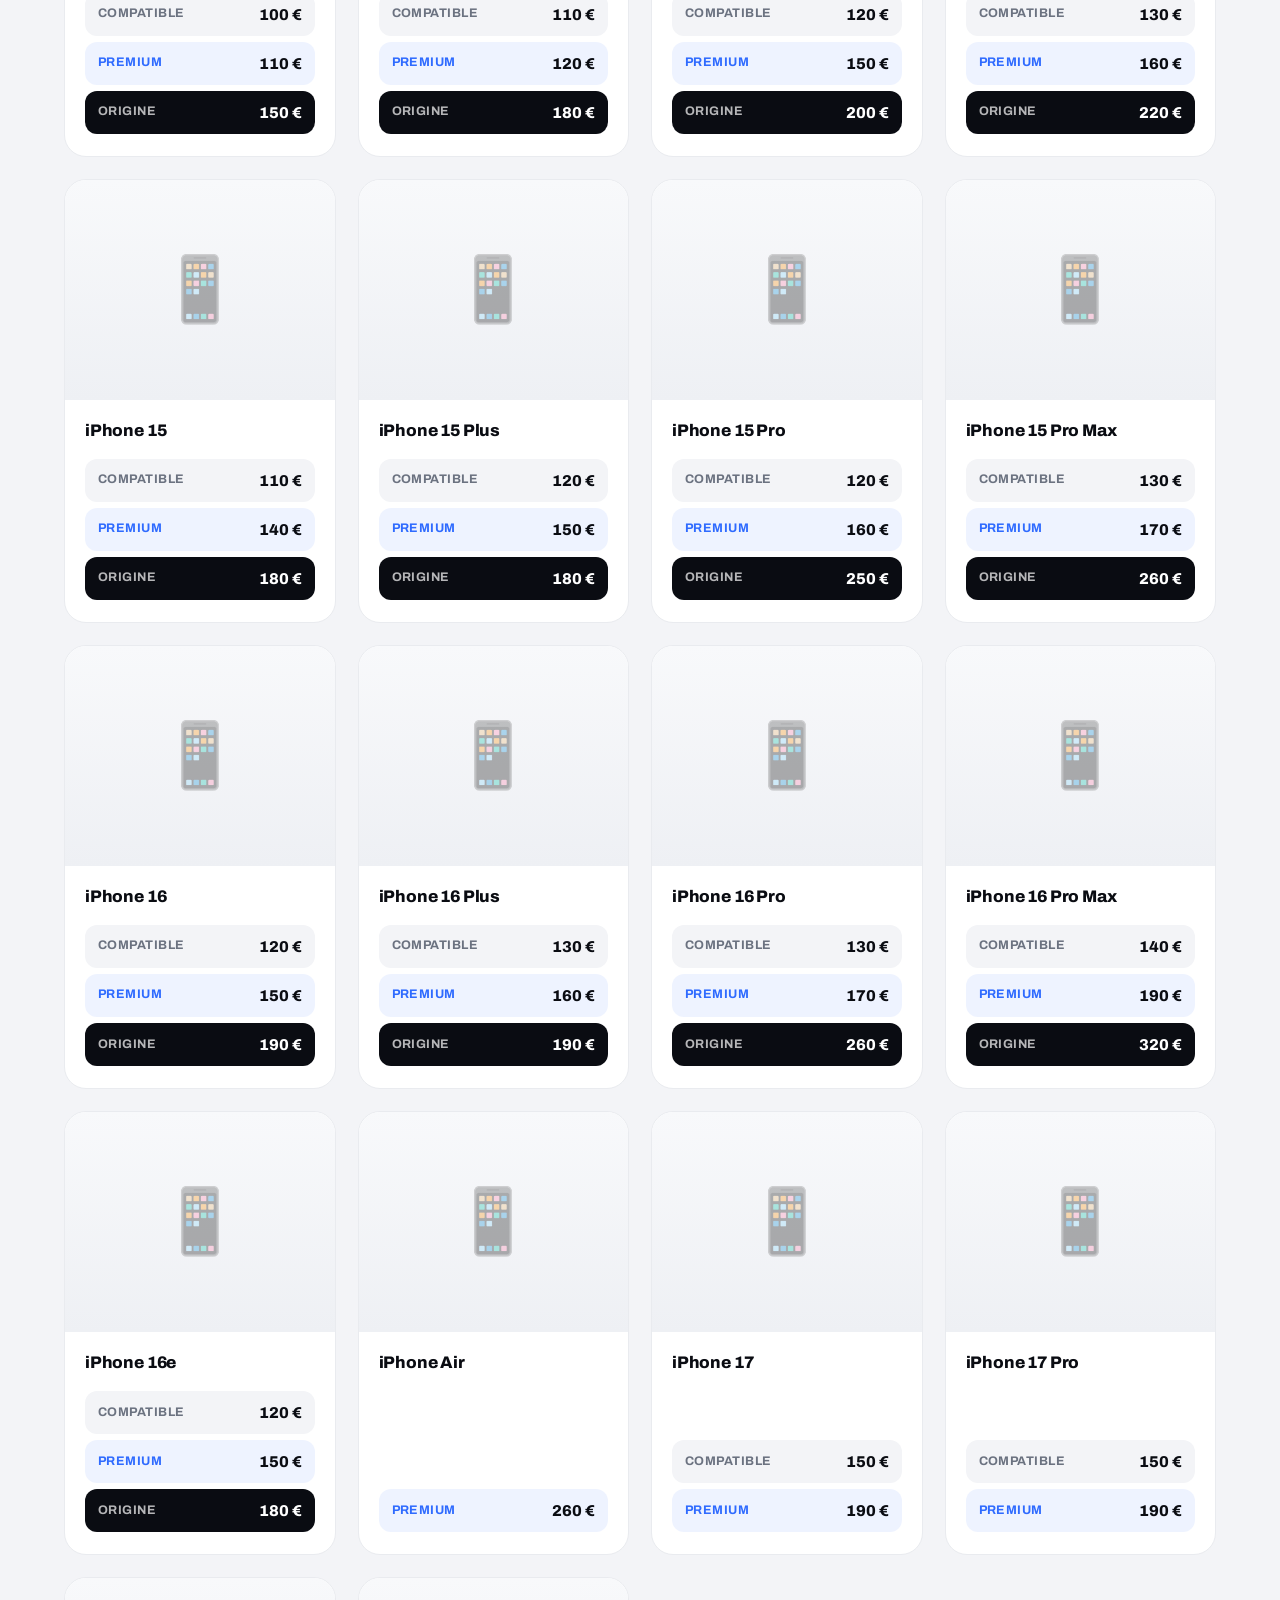
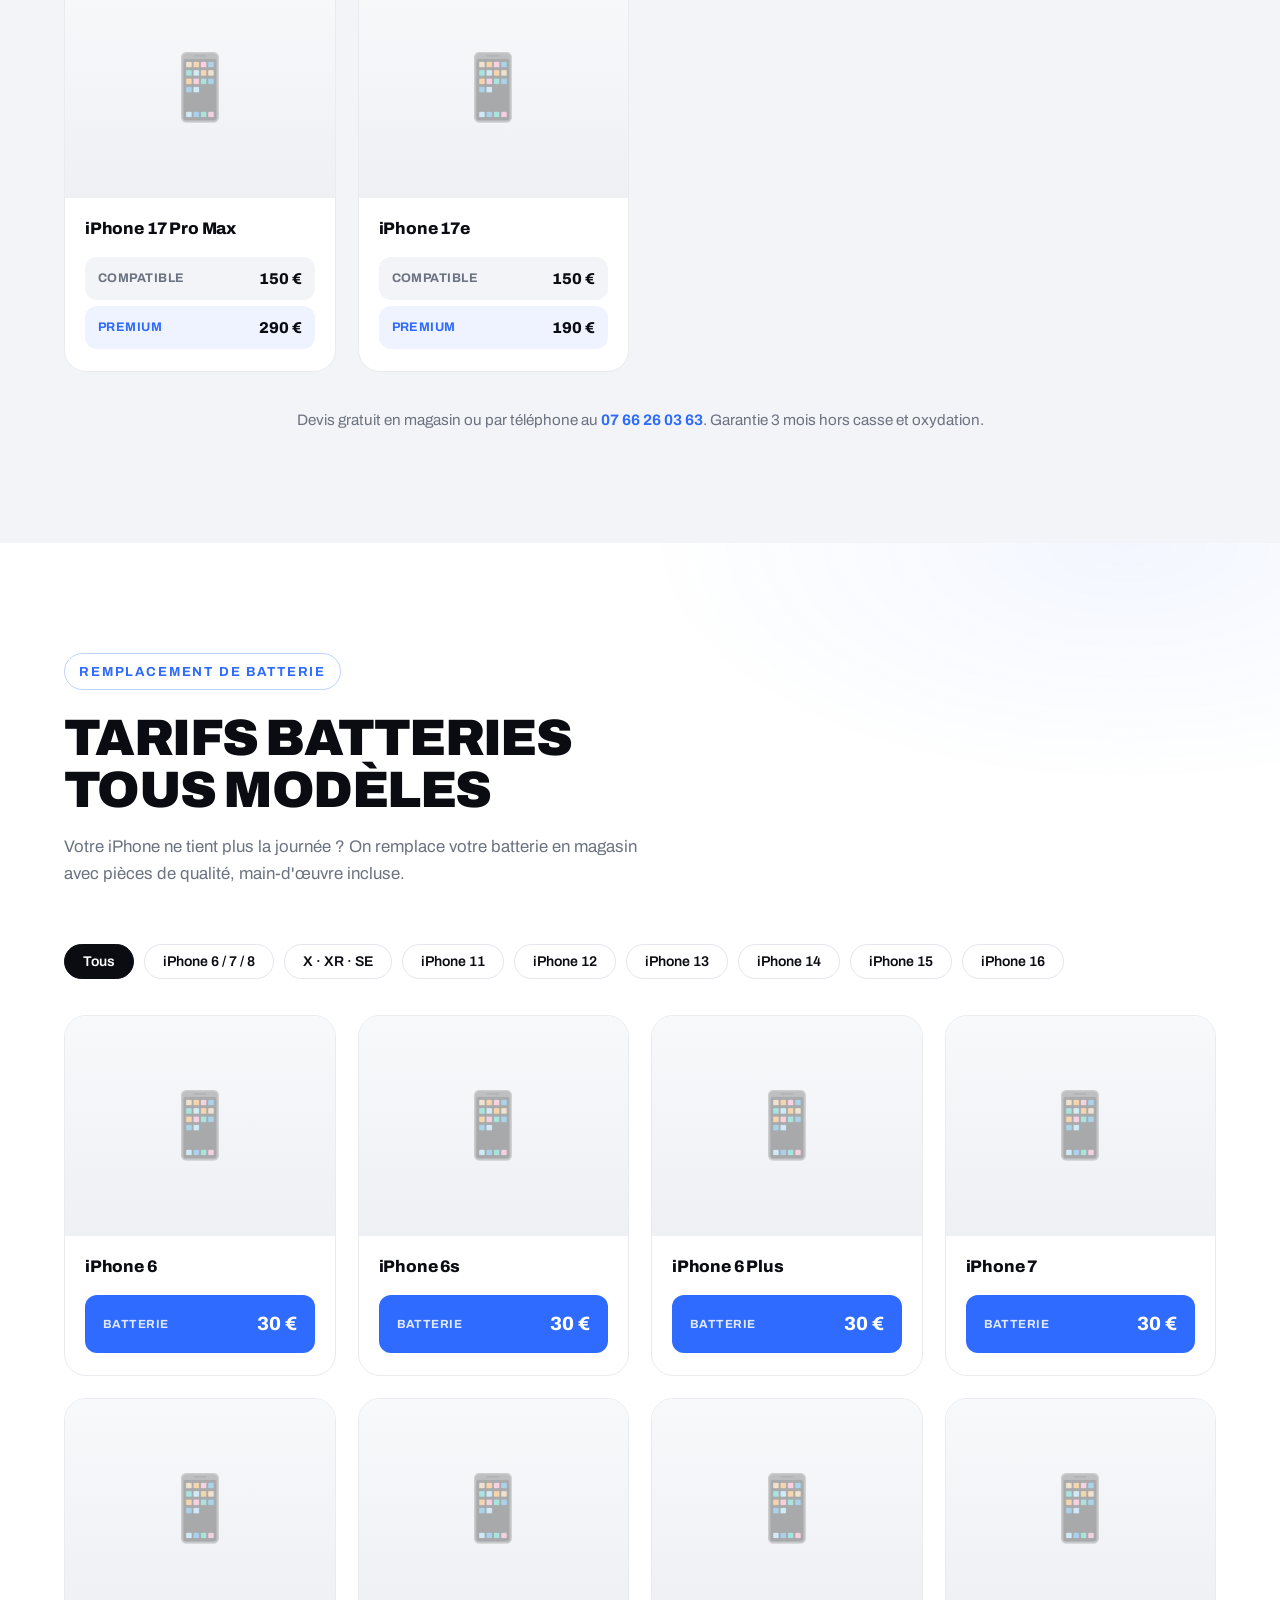
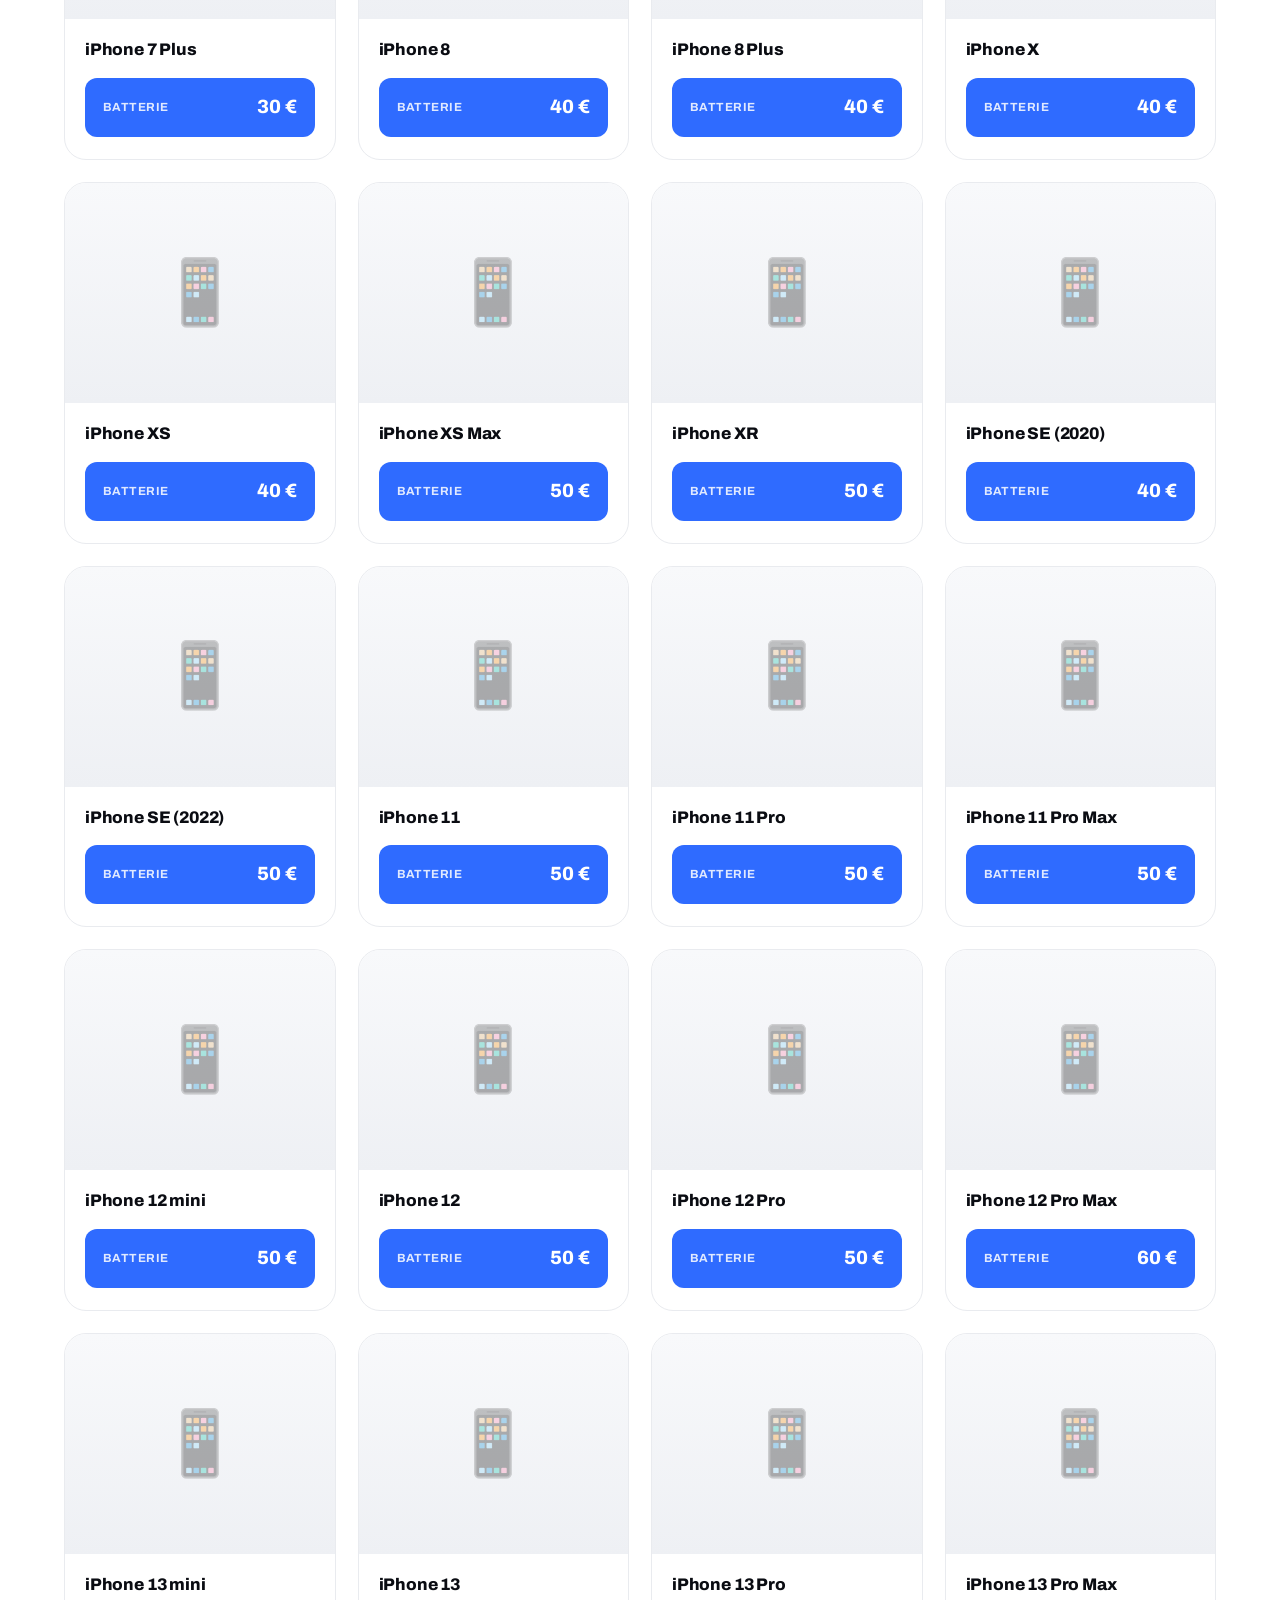
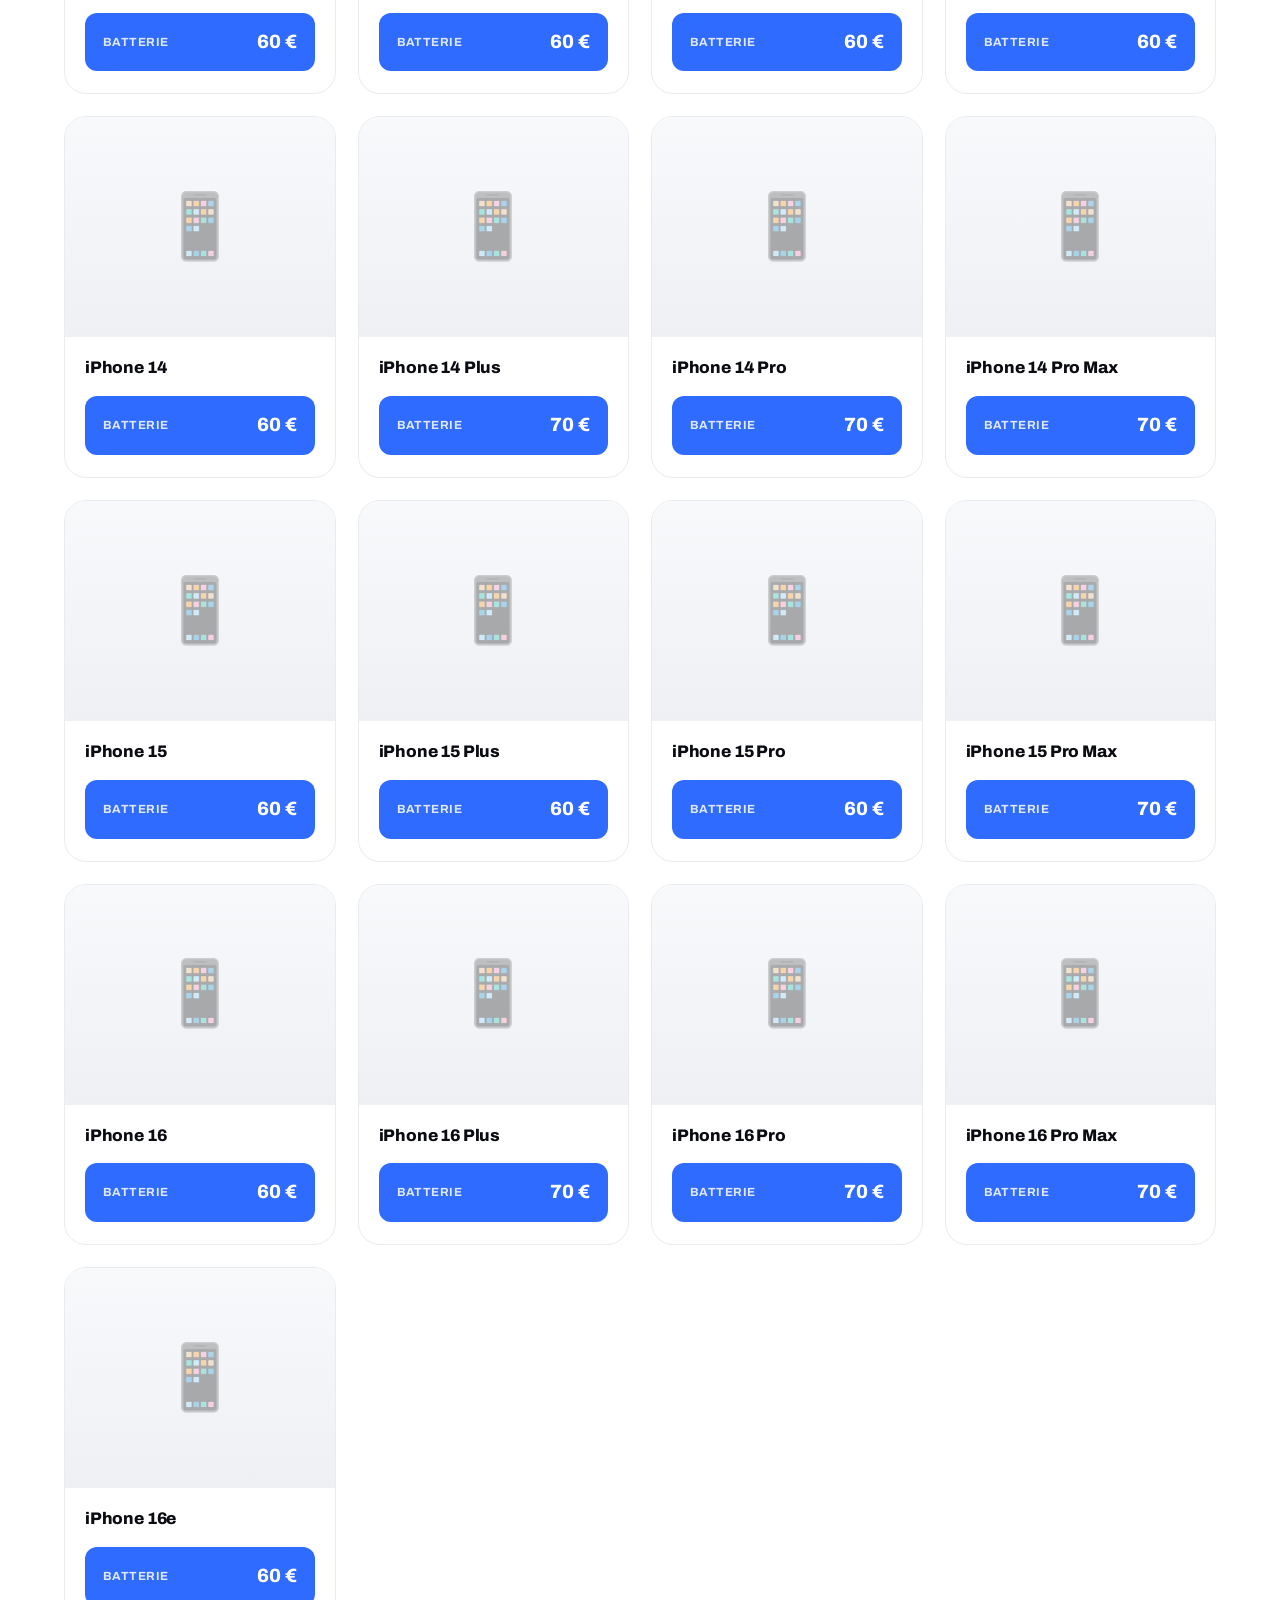
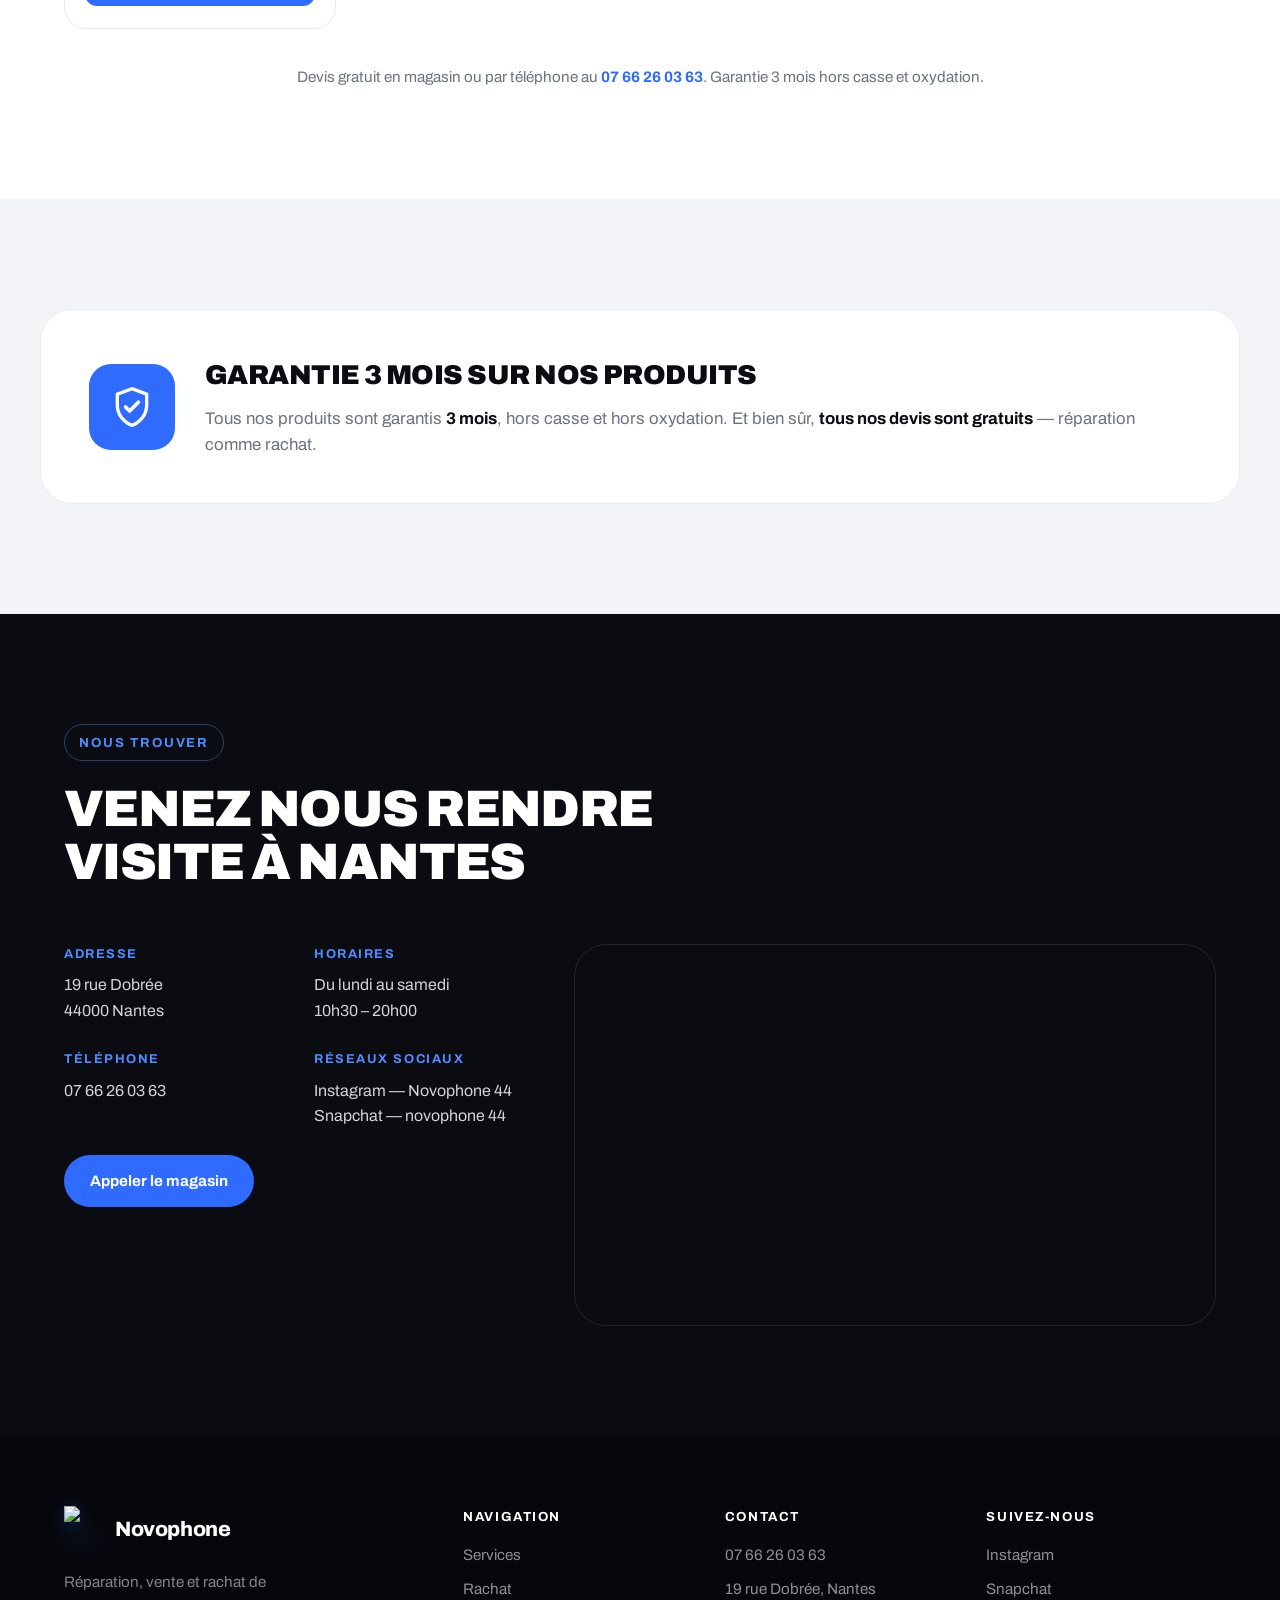
==== commit 2de421cf: "Add files via upload" ====
--- a/index.html
+++ b/index.html
@@ -16,12 +16,13 @@
   <header class="site-header" id="siteHeader">
     <div class="container header-inner">
       <a href="#accueil" class="logo">
-        <img src="LOGO.png" alt="Logo Novophone" class="logo-img" />
+        <img src="assets/logo.svg" alt="Logo Novophone" class="logo-img" />
         <span class="logo-text">Novophone</span>
       </a>
       <nav class="nav" id="nav">
         <a href="#services">Services</a>
         <a href="#ecrans">Écrans</a>
+        <a href="#batteries">Batteries</a>
         <a href="#rachat">Rachat</a>
         <a href="#boutique">Boutique</a>
         <a href="#contact">Contact</a>
@@ -323,6 +324,27 @@
     </div>
   </section>
 
+  <!-- ============ BATTERIES ============ -->
+  <section class="batteries section" id="batteries">
+    <div class="container">
+      <div class="section-head">
+        <span class="eyebrow dark">Remplacement de batterie</span>
+        <h2 class="section-title">TARIFS BATTERIES<br />TOUS MODÈLES</h2>
+        <p class="ecrans-lead">
+          Votre iPhone ne tient plus la journée ? On remplace votre batterie en
+          magasin avec pièces de qualité, main-d'œuvre incluse.
+        </p>
+      </div>
+      <div class="ecrans-filters" id="batteriesFilters"></div>
+      <div class="ecrans-grid" id="batteriesGrid"></div>
+      <p class="ecrans-note">
+        Devis gratuit en magasin ou par téléphone au
+        <a href="tel:0766260363">07 66 26 03 63</a>. Garantie 3 mois hors casse
+        et oxydation.
+      </p>
+    </div>
+  </section>
+
   <!-- ============ GARANTIE ============ -->
   <section class="garantie section" id="garantie">
     <div class="container garantie-inner">
--- a/styles.css
+++ b/styles.css
@@ -794,6 +794,27 @@
   font-size: 0.95rem;
 }
 .ecrans-note a { color: var(--blue); font-weight: 700; }
+
+/* Batterie — pastille de prix mise en valeur */
+.ec-price.tier-battery {
+  background: var(--blue);
+  padding: 14px 18px;
+}
+.ec-price.tier-battery .ec-tier {
+  color: rgba(255,255,255,0.85);
+  font-size: 0.74rem;
+}
+.ec-price.tier-battery .ec-amount {
+  color: #fff;
+  font-size: 1.2rem;
+}
+
+/* Section Batteries — fond légèrement distinct */
+.batteries {
+  background:
+    radial-gradient(800px 400px at 88% 0%, rgba(47,107,255,0.06), transparent 60%),
+    #fff;
+}
 
 /* ============ GARANTIE ============ */
 .garantie { background: var(--gray-100); }
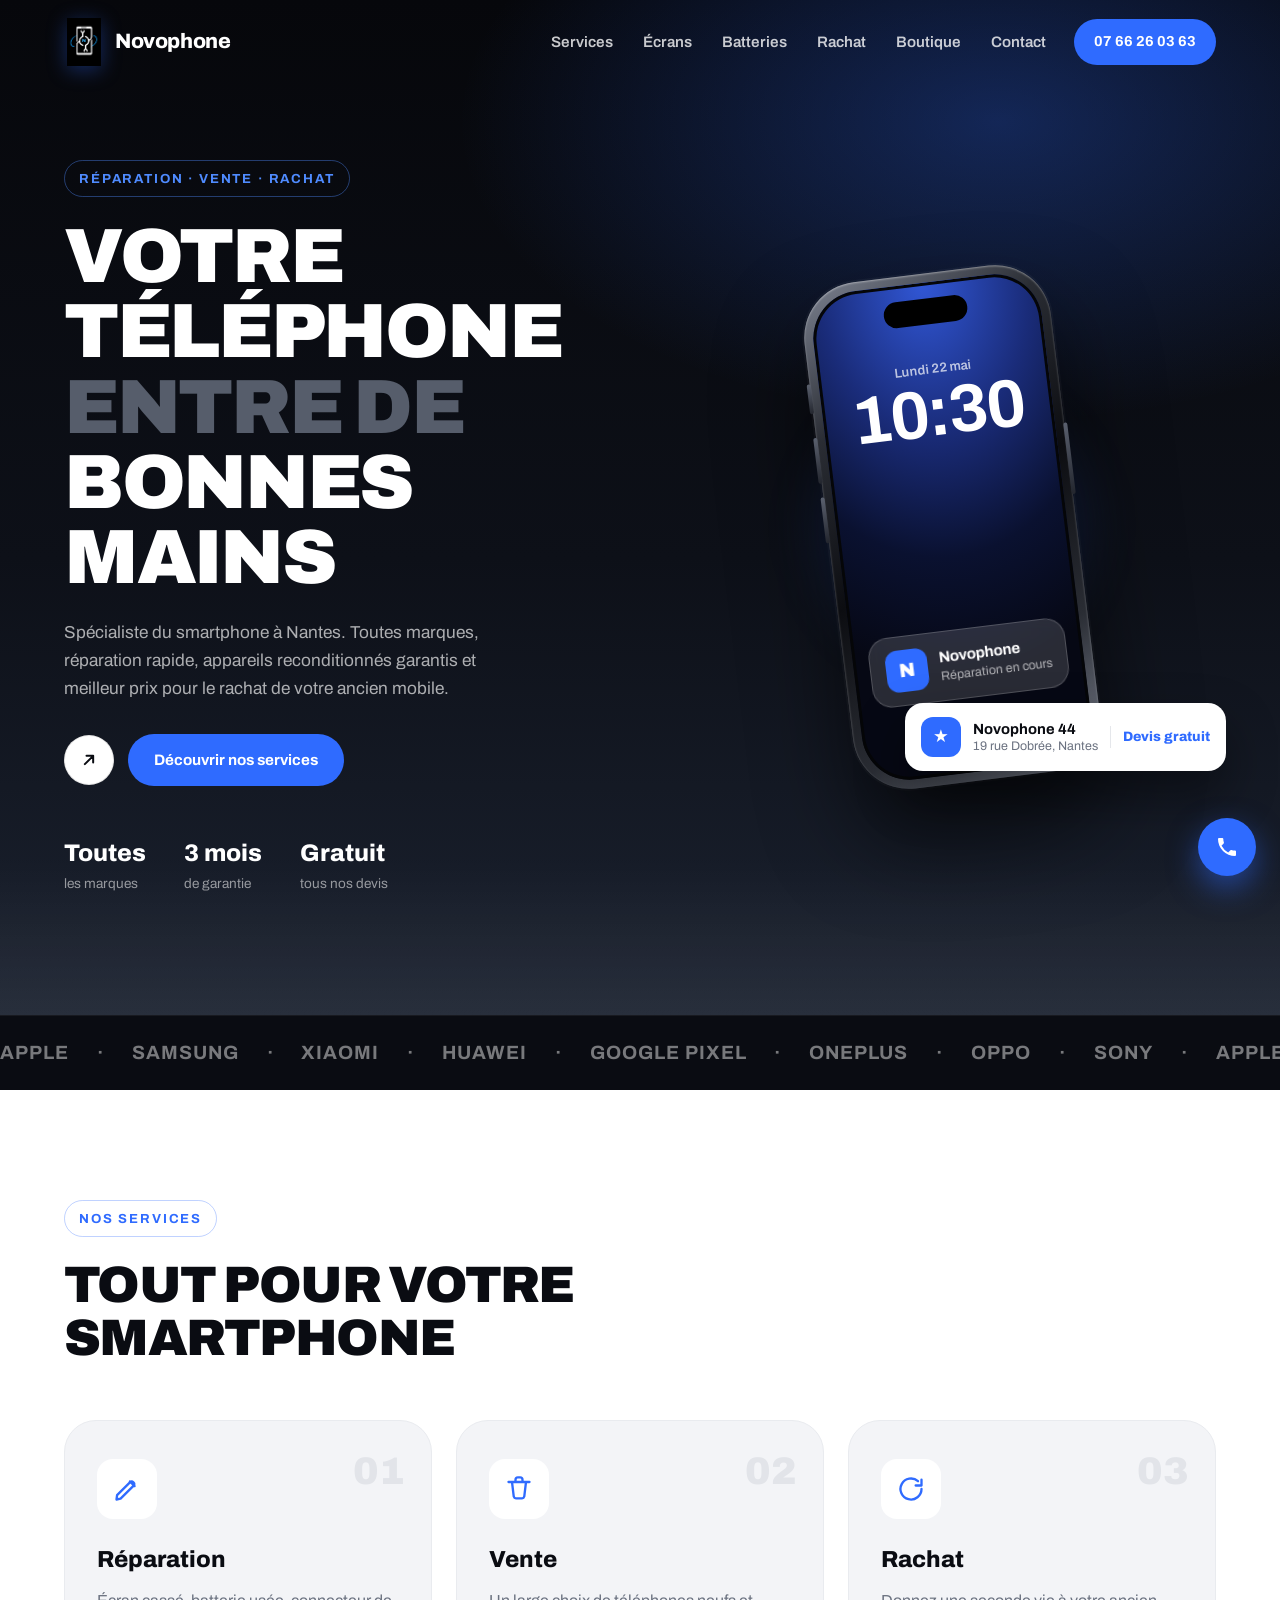
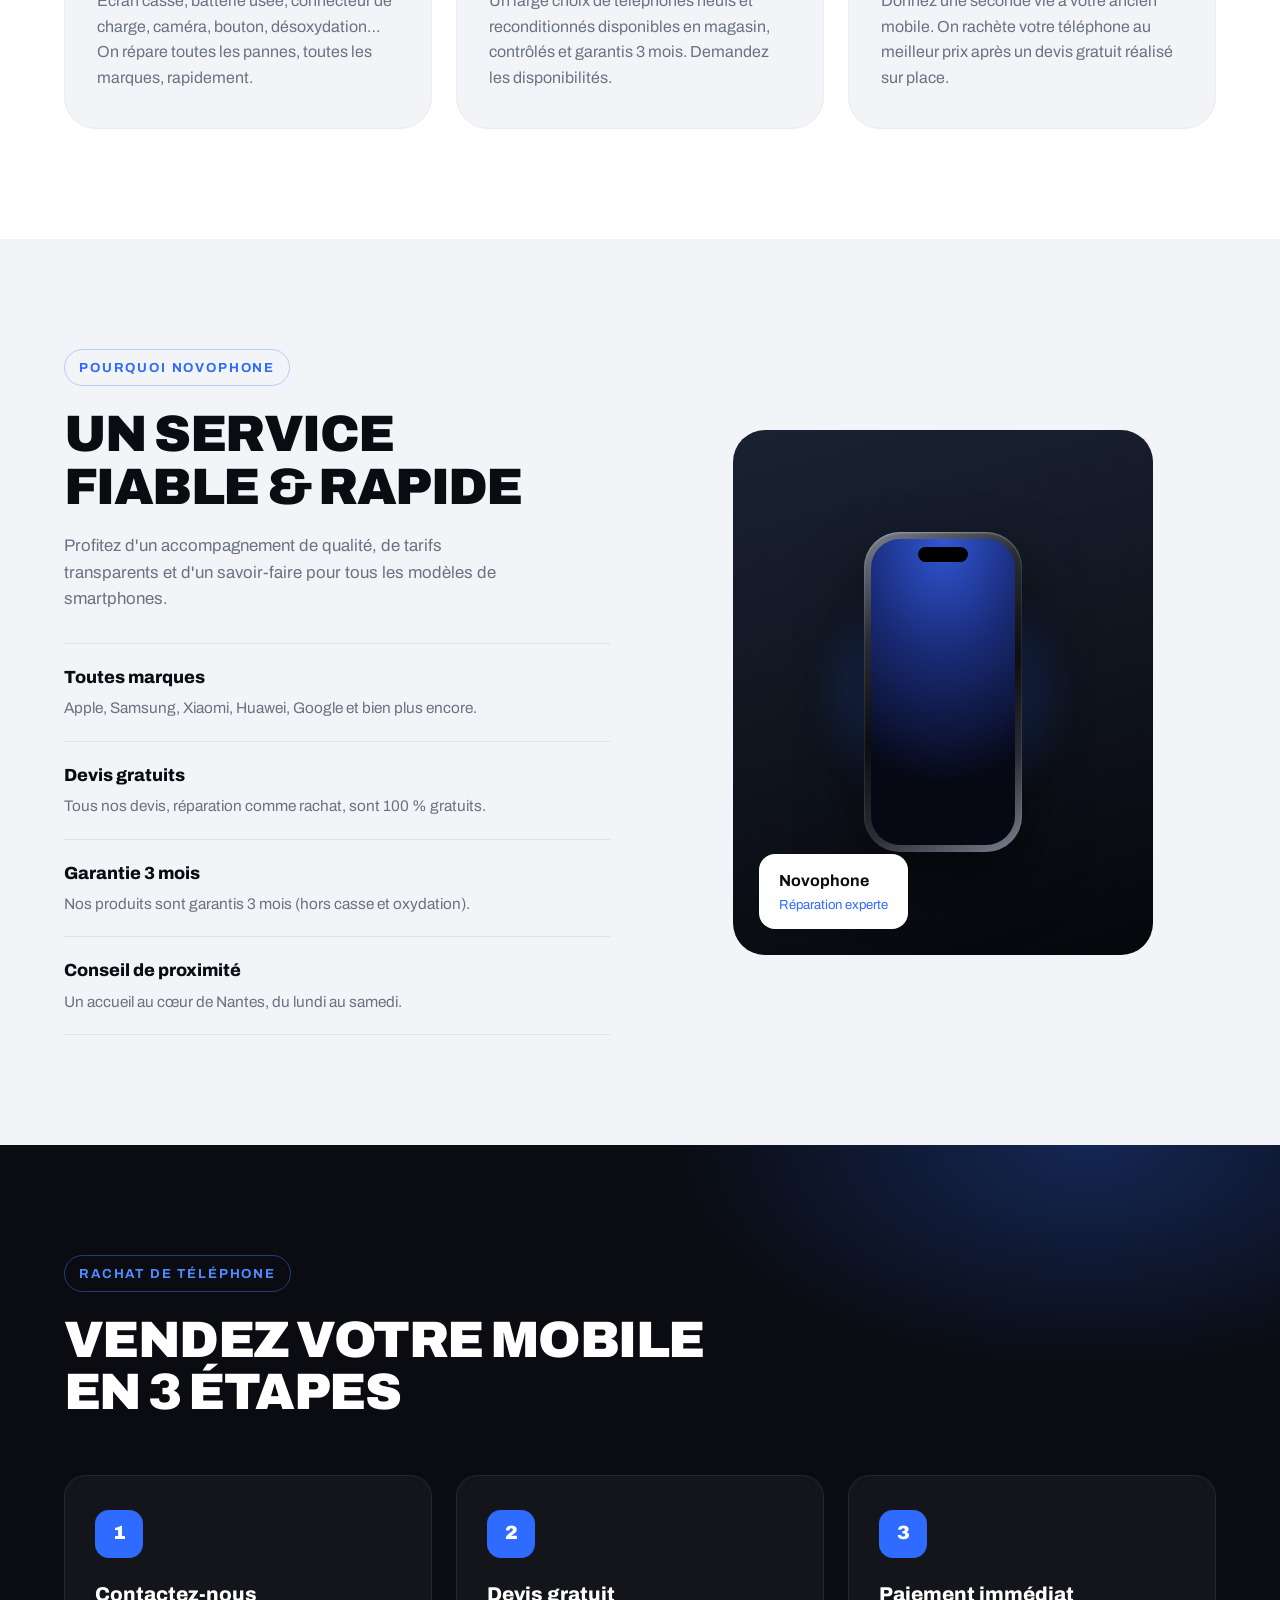
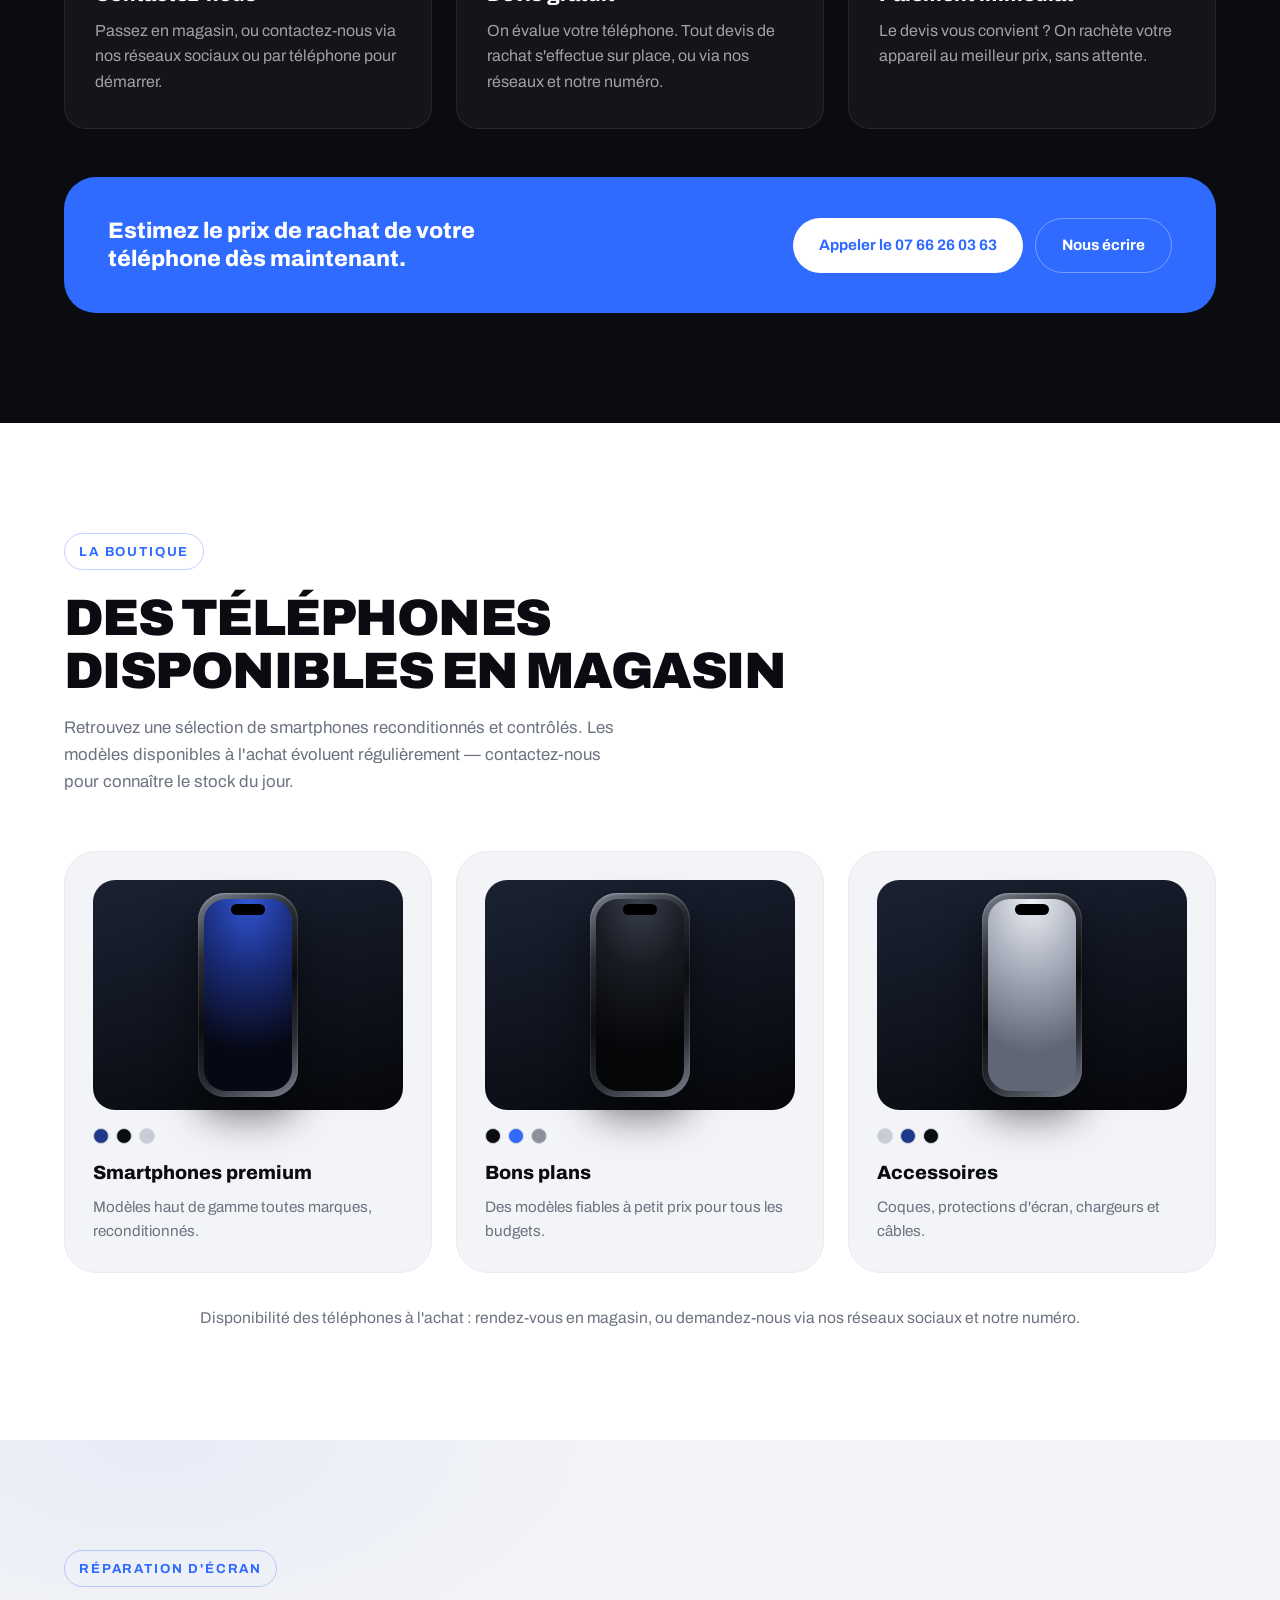
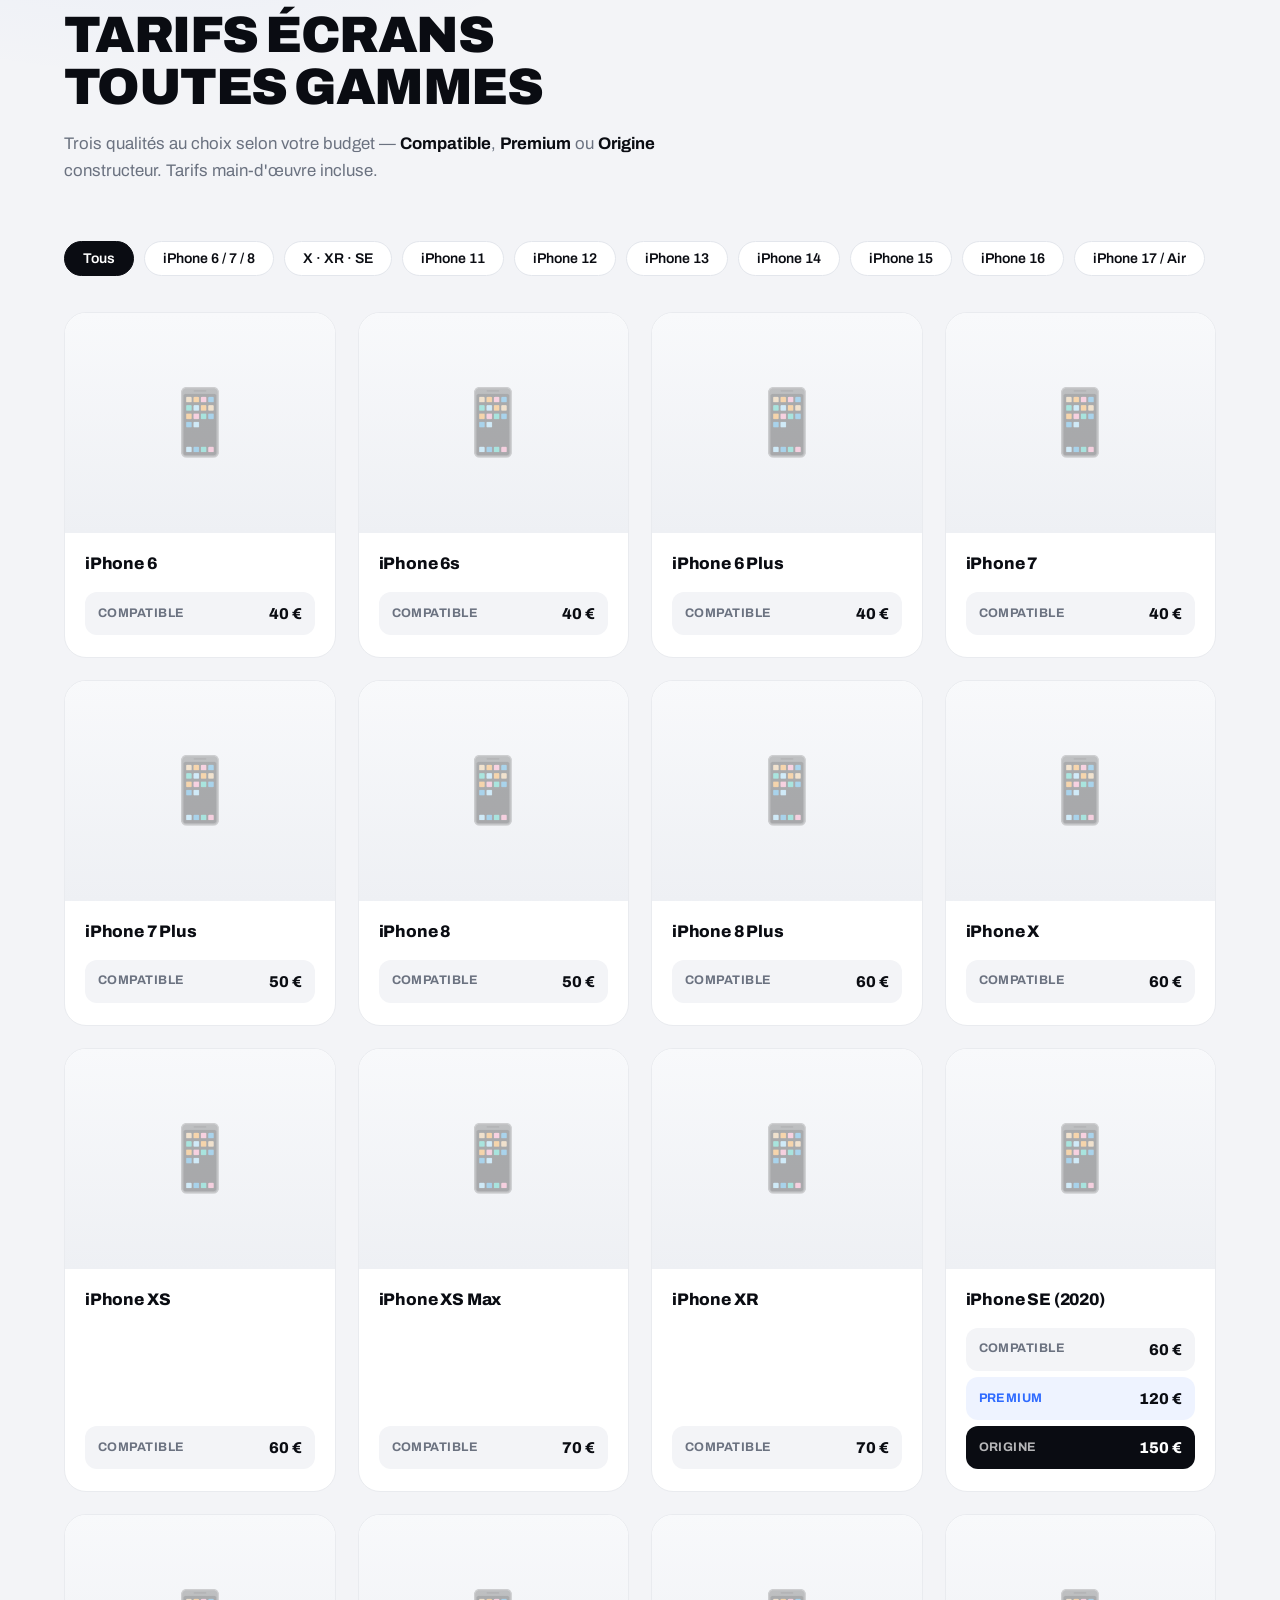
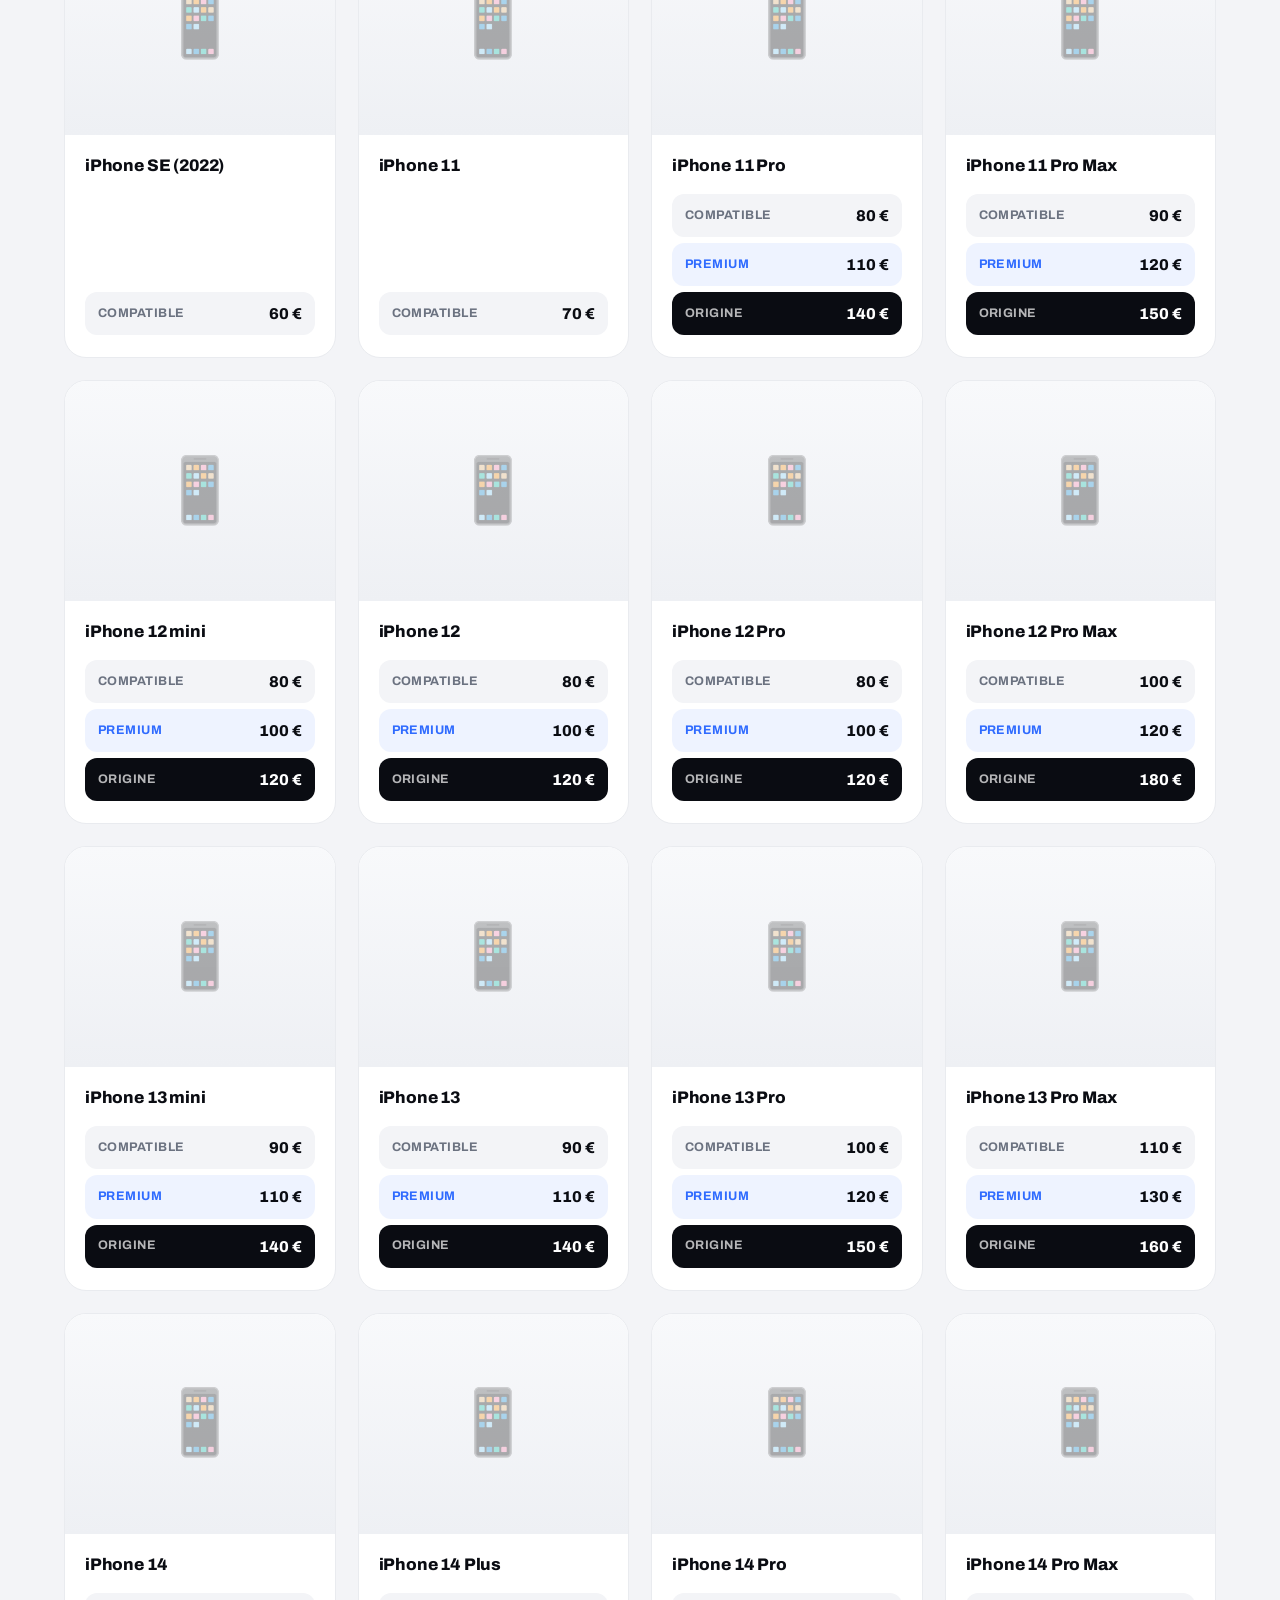
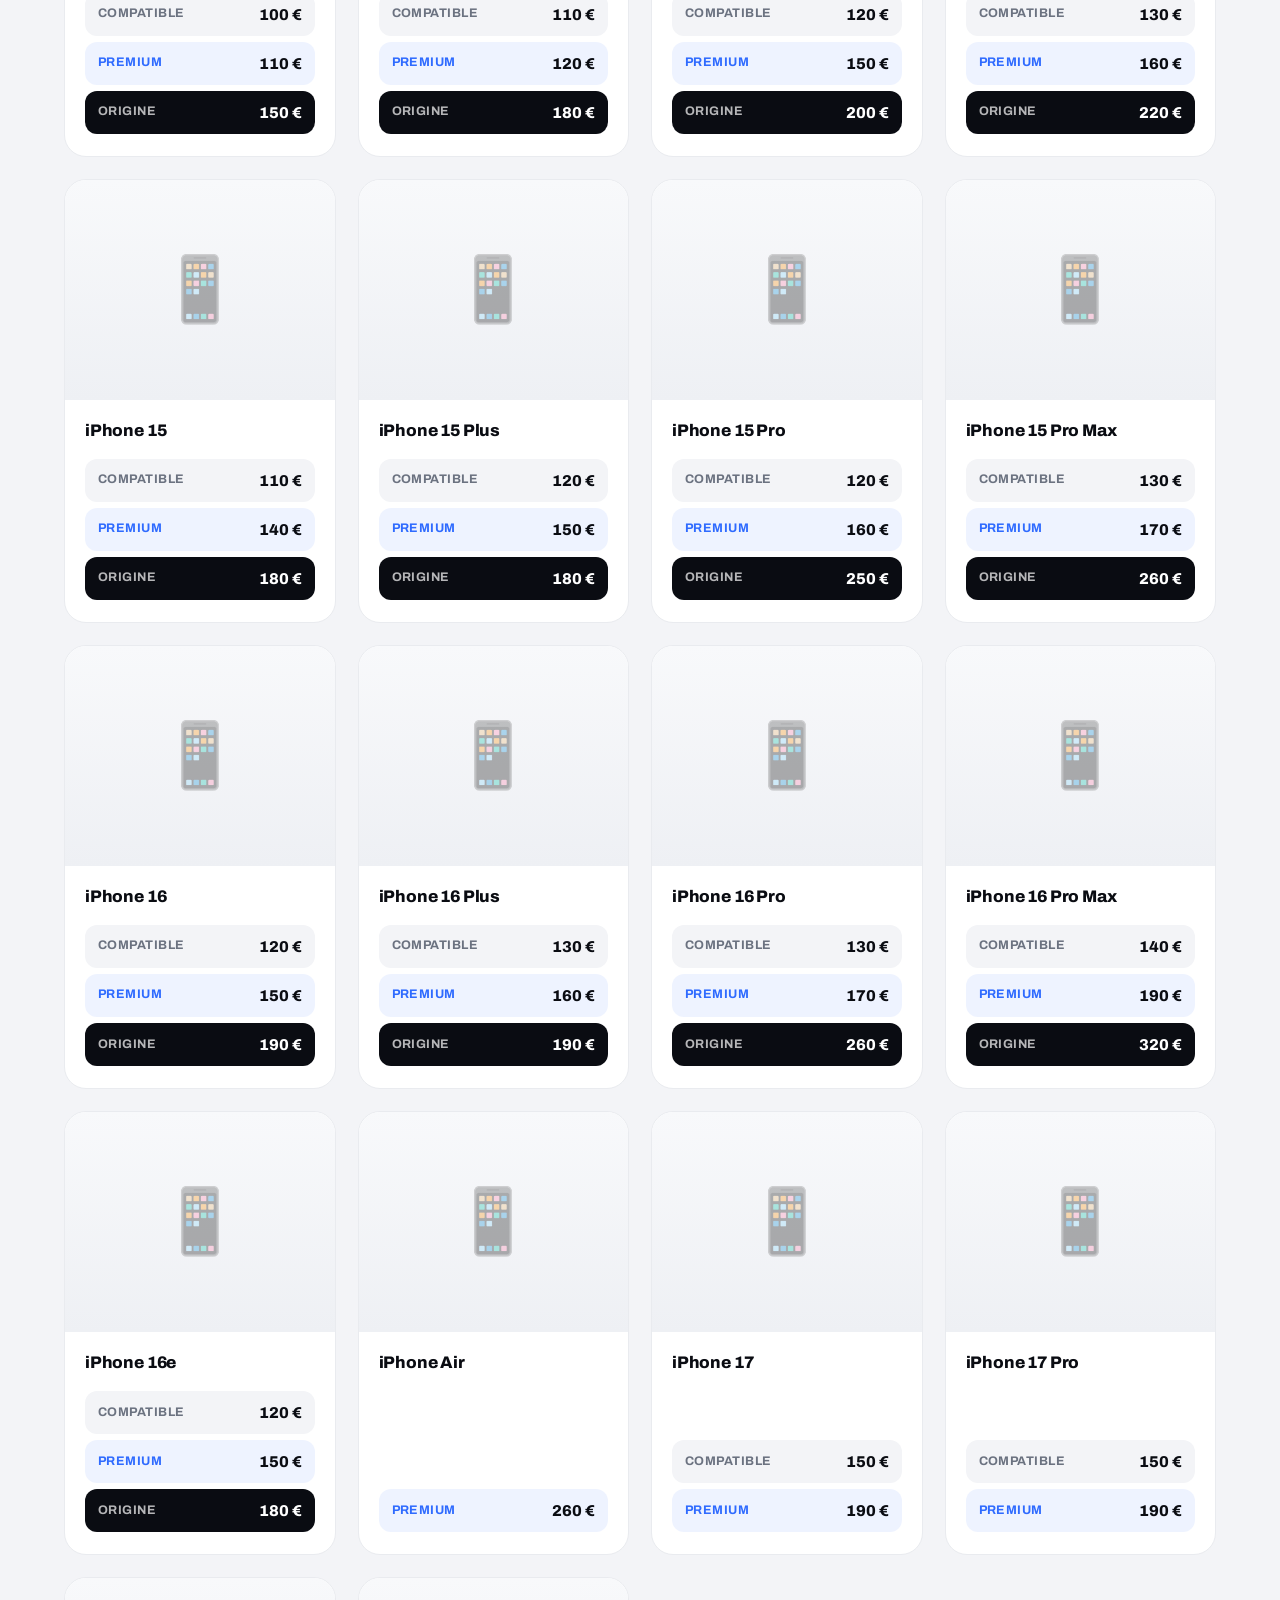
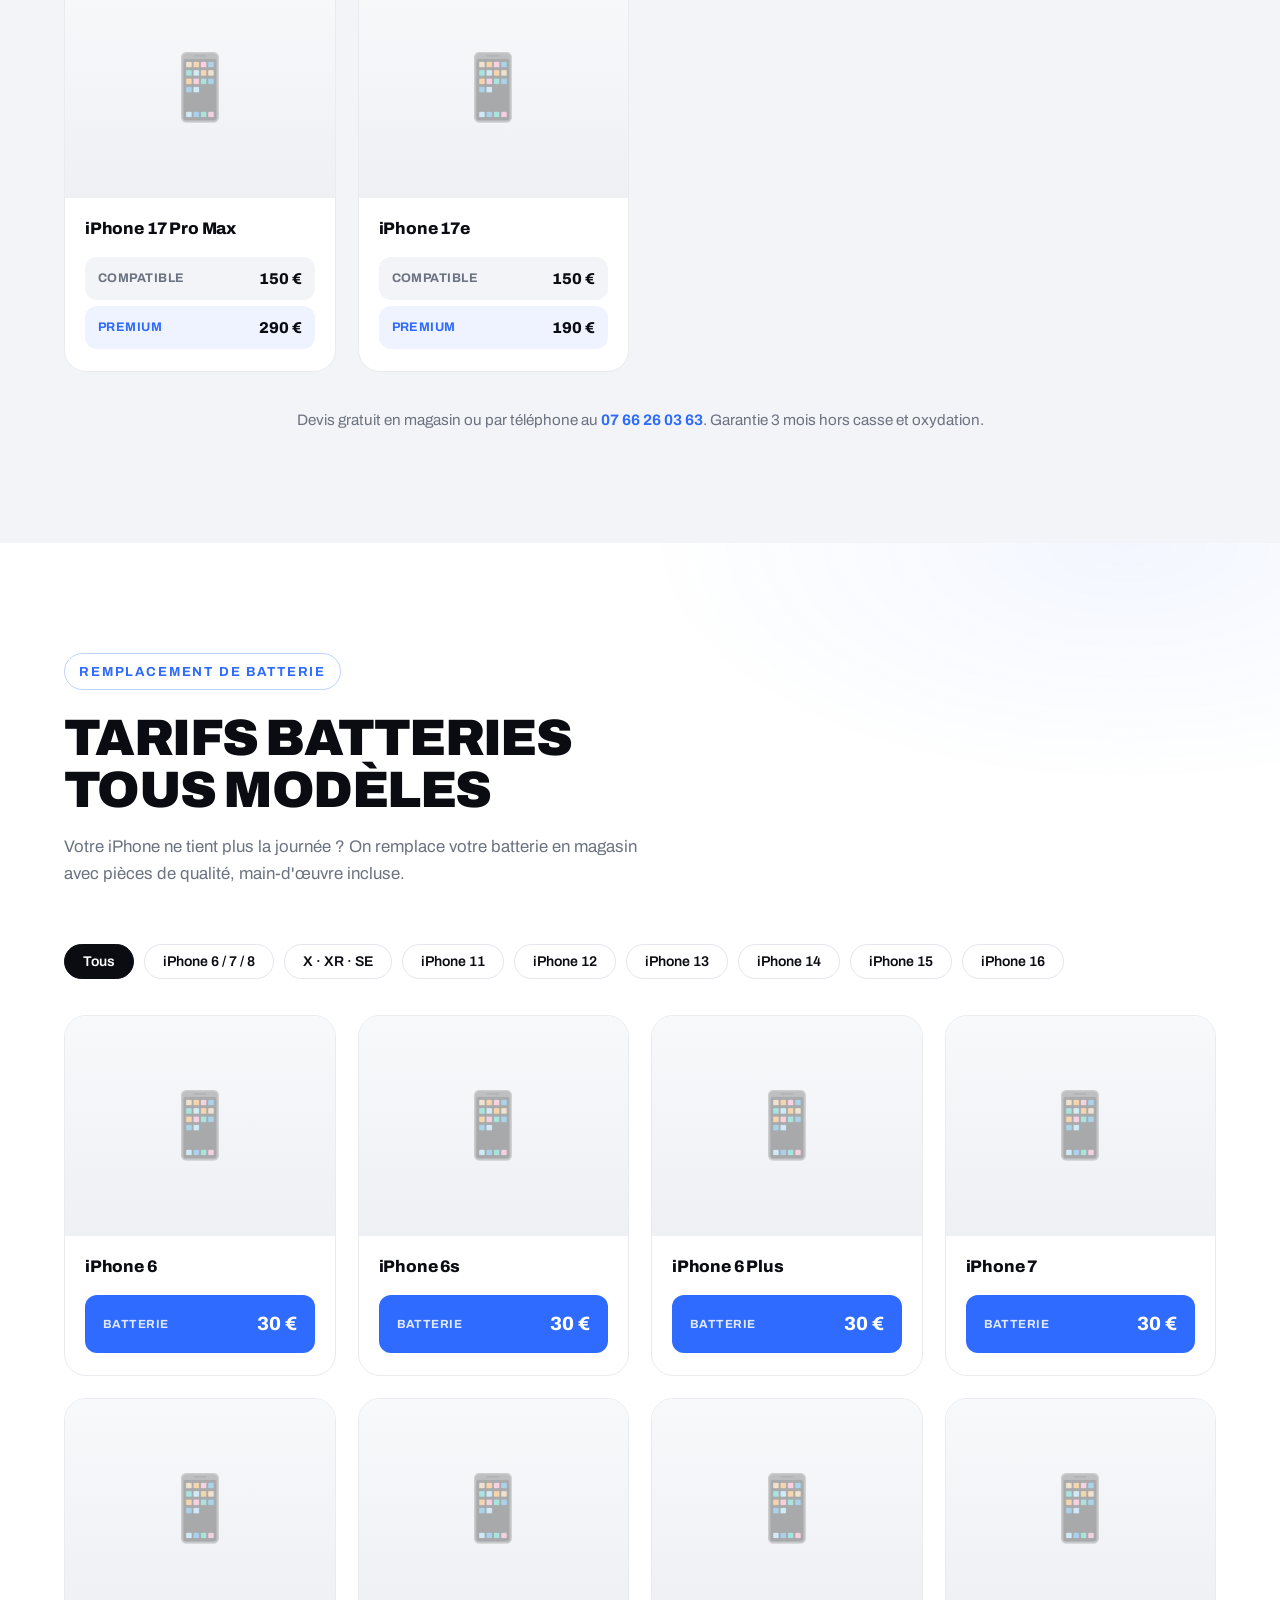
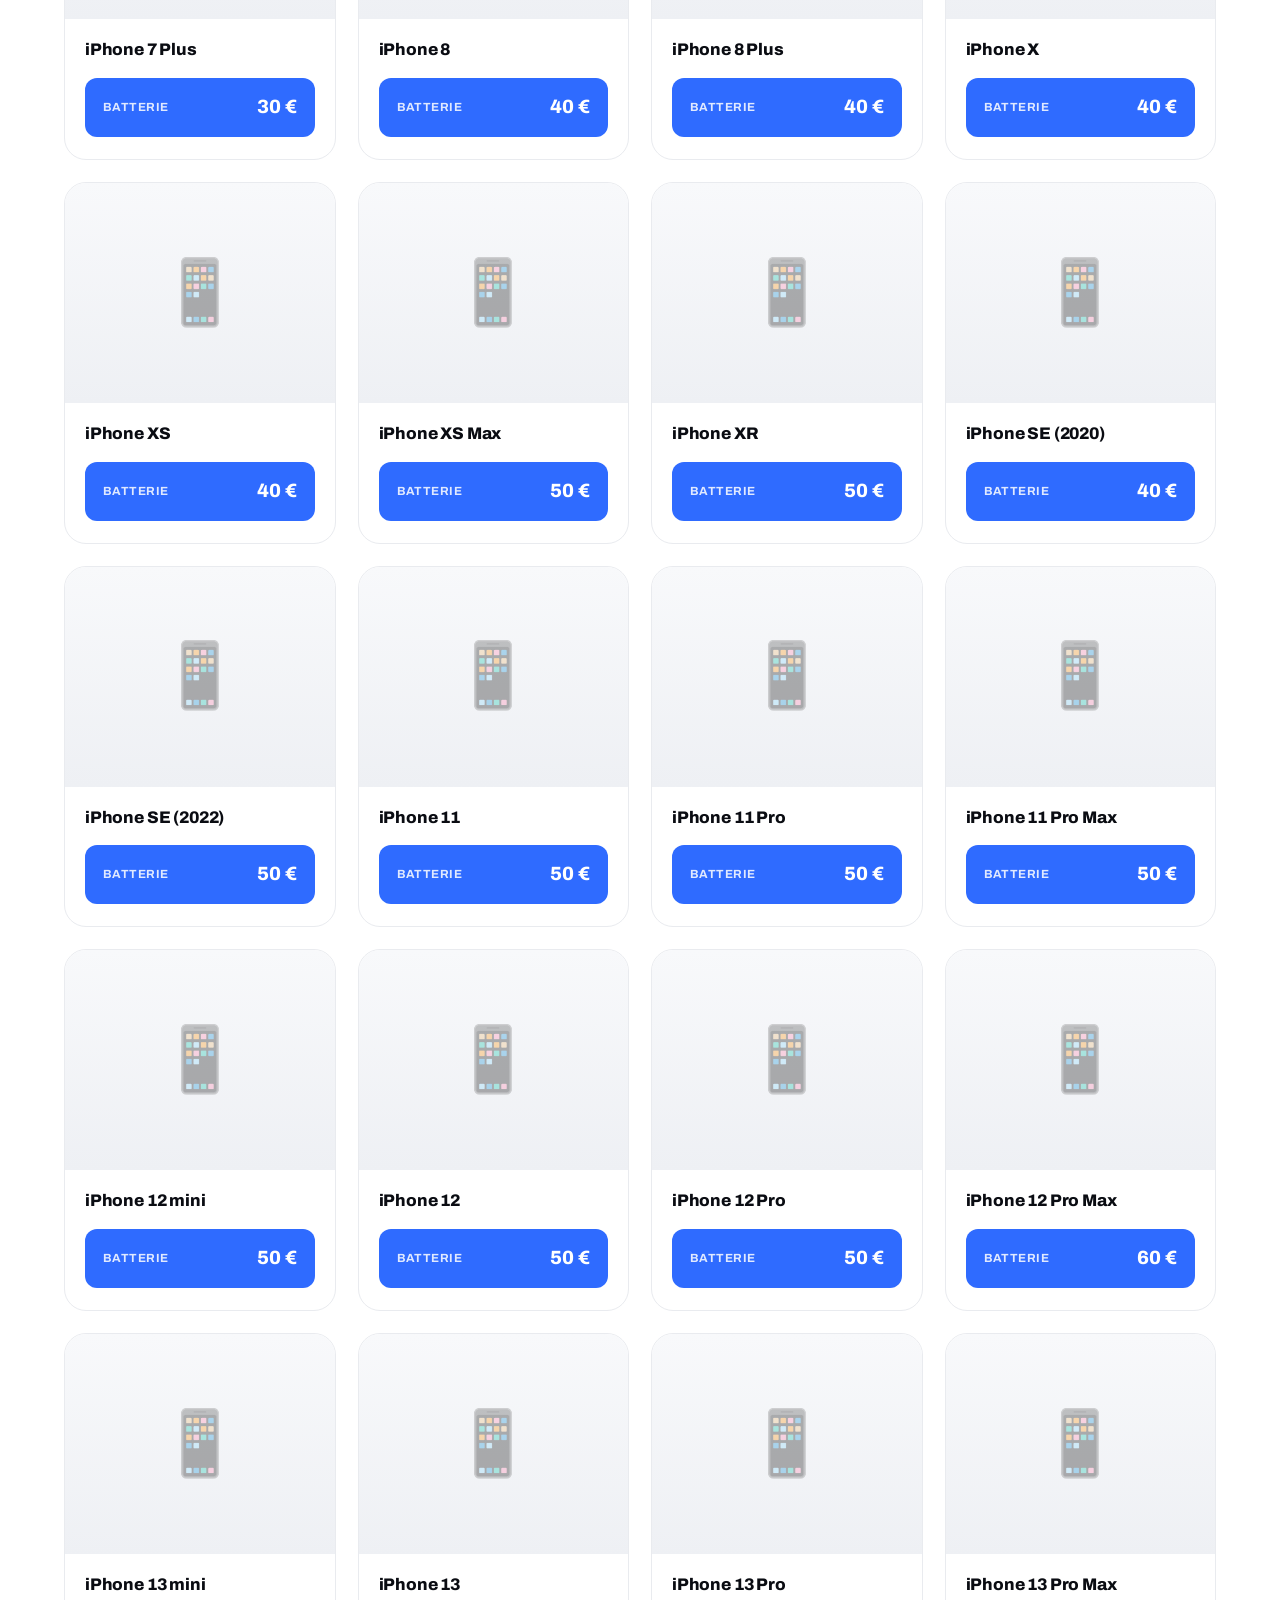
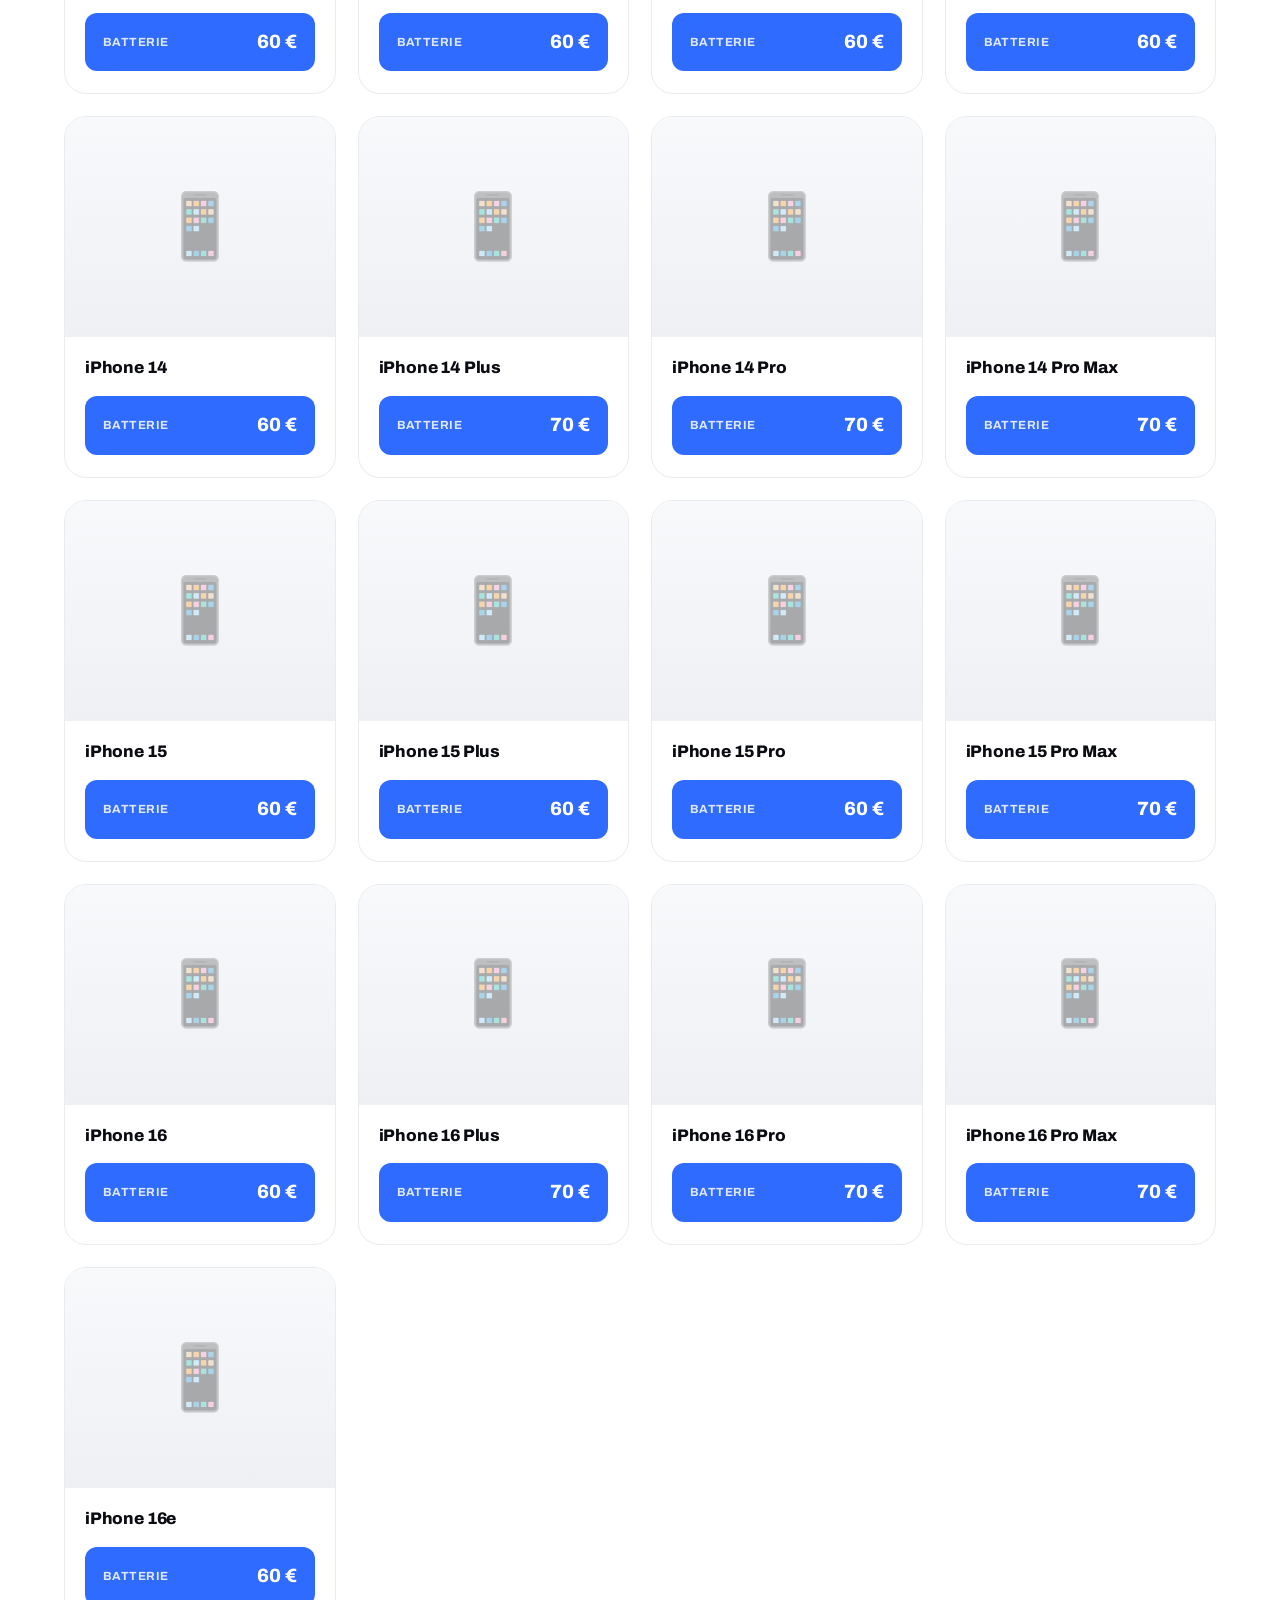
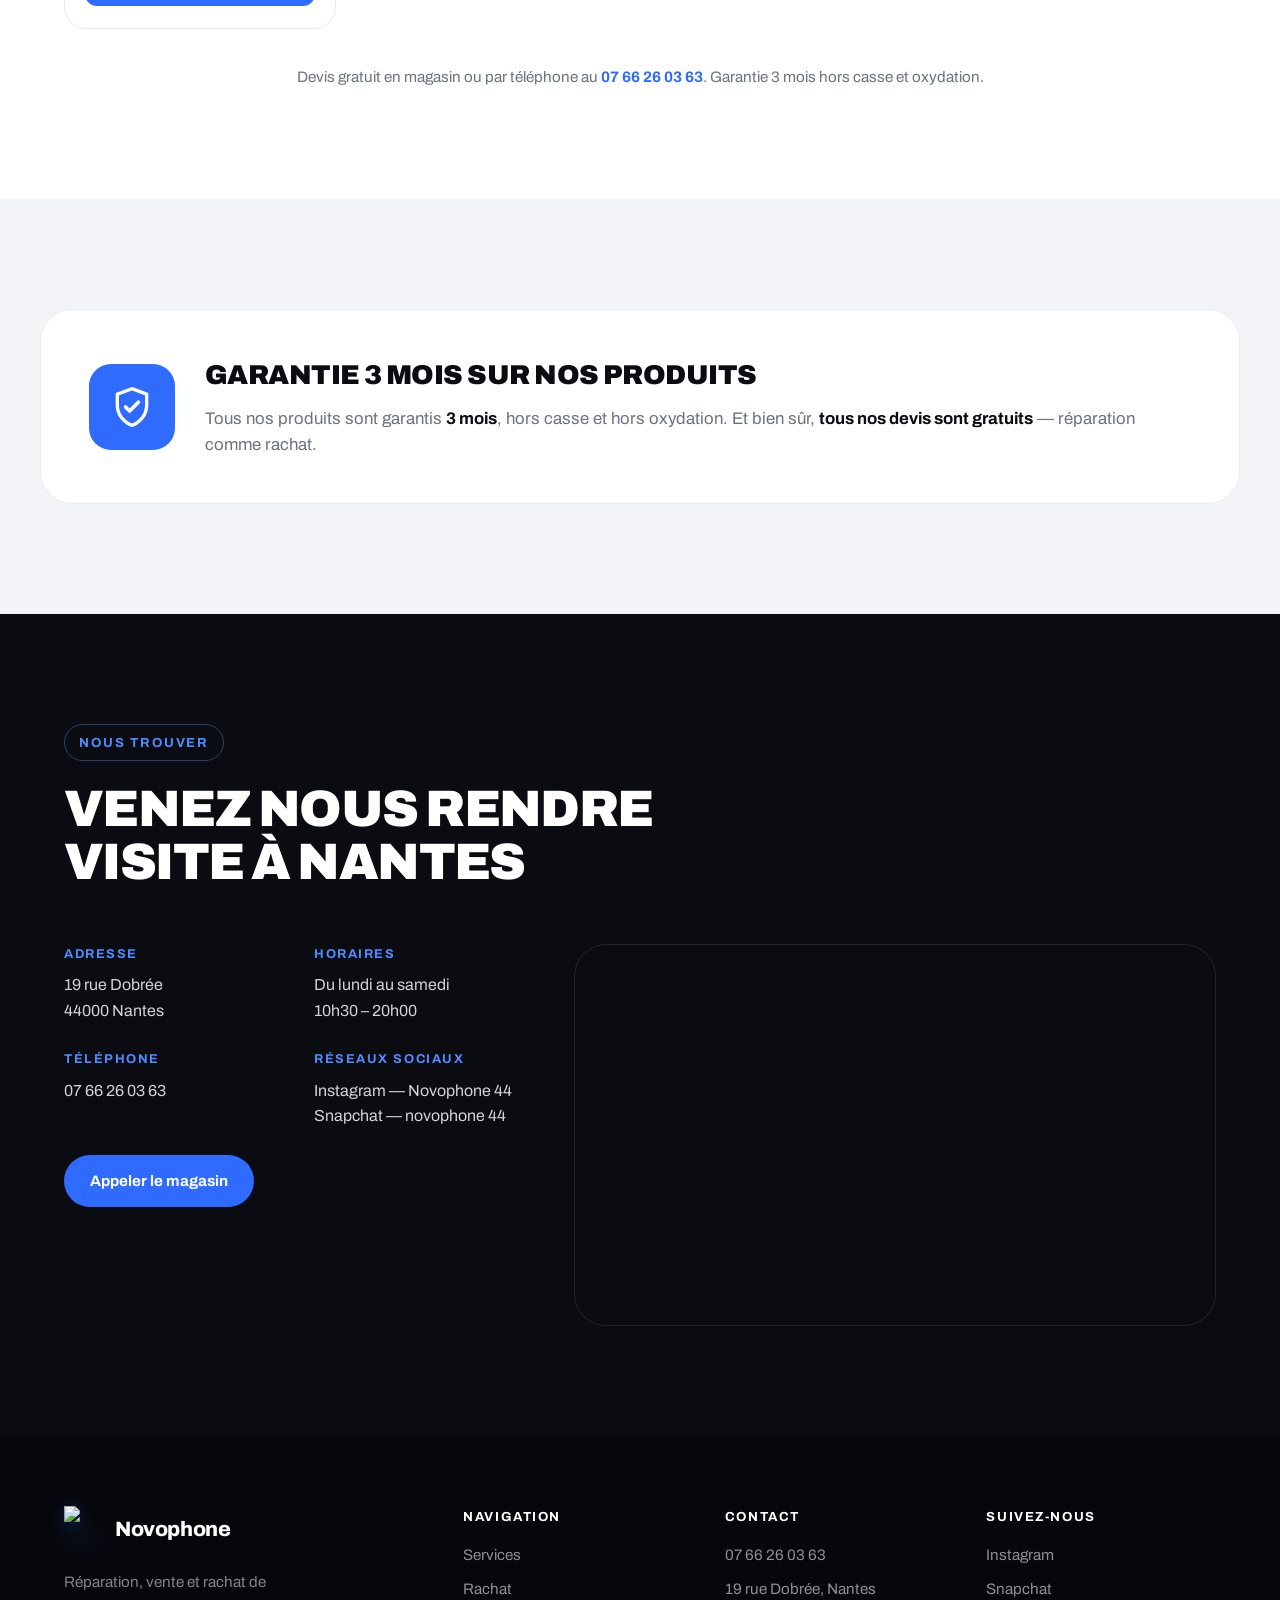
==== commit e6947649: "Update index.html" ====
--- a/index.html
+++ b/index.html
@@ -16,7 +16,7 @@
   <header class="site-header" id="siteHeader">
     <div class="container header-inner">
       <a href="#accueil" class="logo">
-        <img src="assets/logo.svg" alt="Logo Novophone" class="logo-img" />
+        <img src="LOGO.png" alt="Logo Novophone" class="logo-img" />
         <span class="logo-text">Novophone</span>
       </a>
       <nav class="nav" id="nav">
